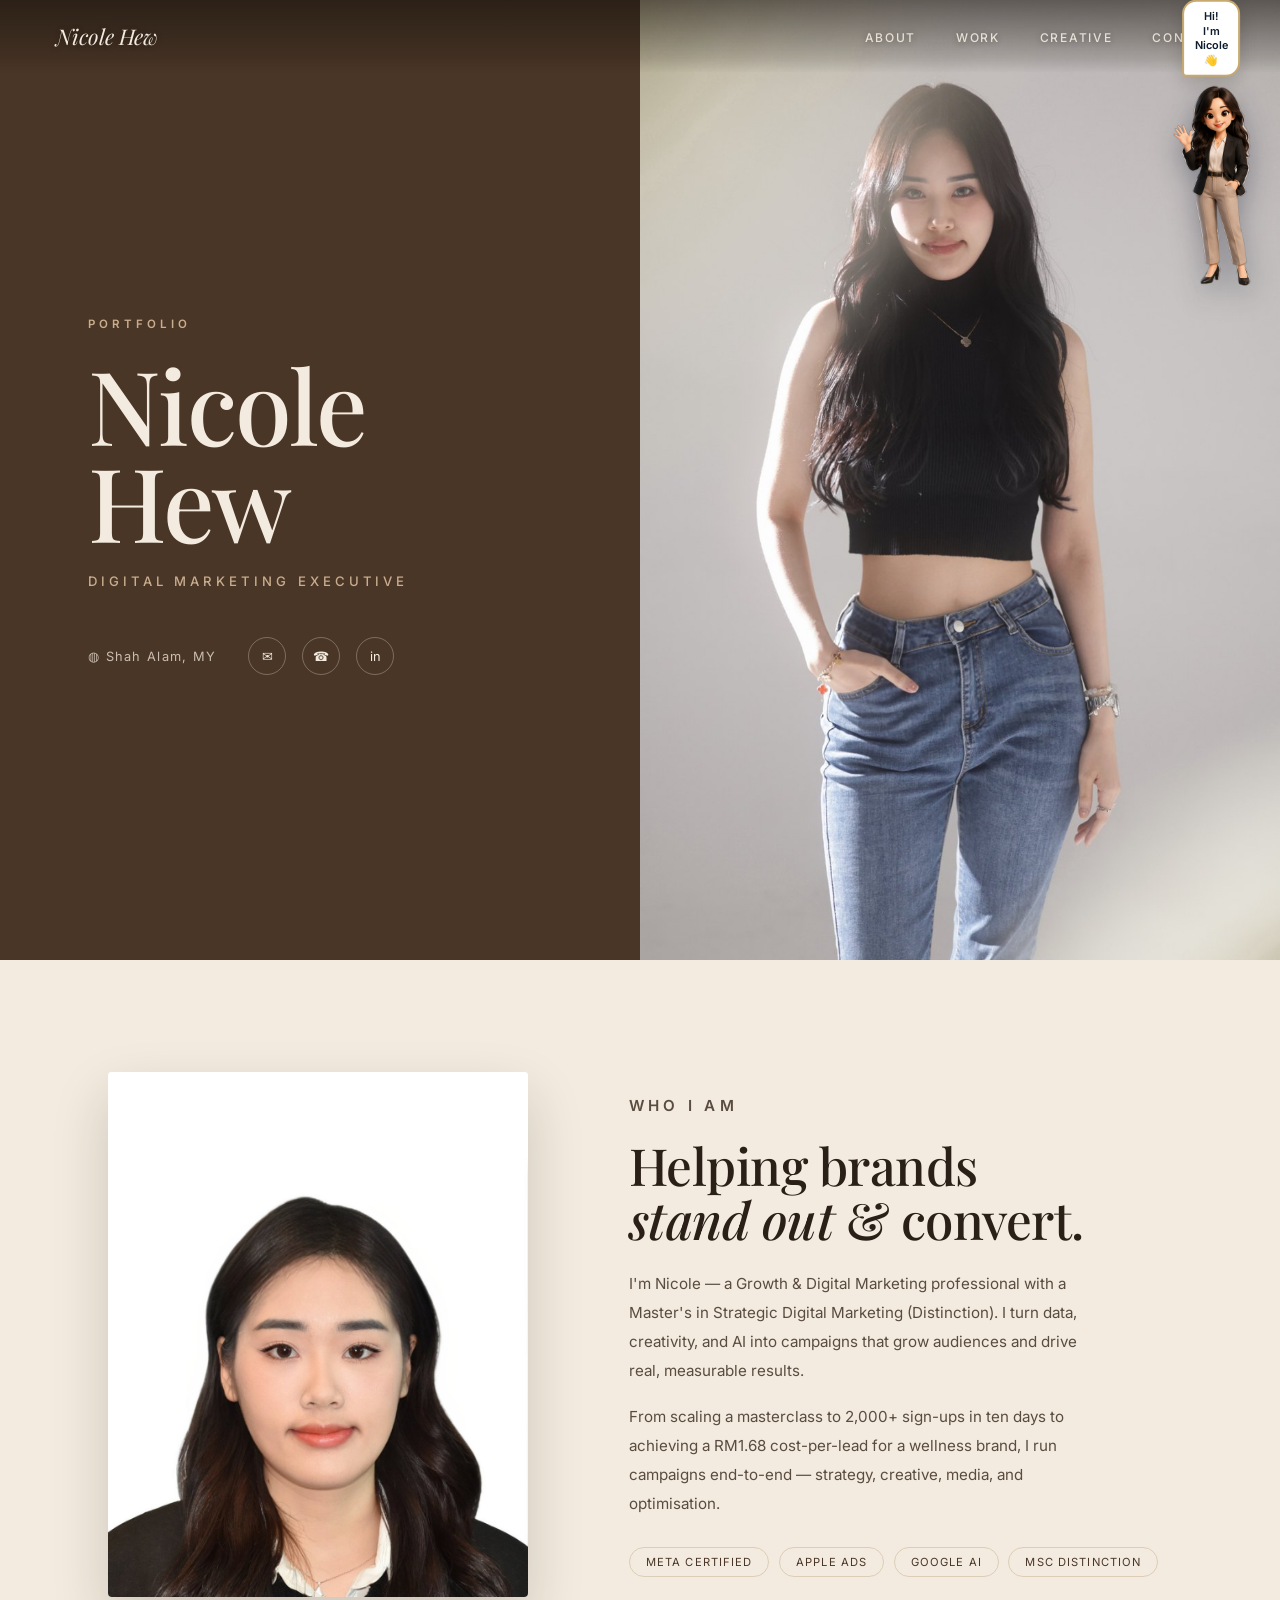
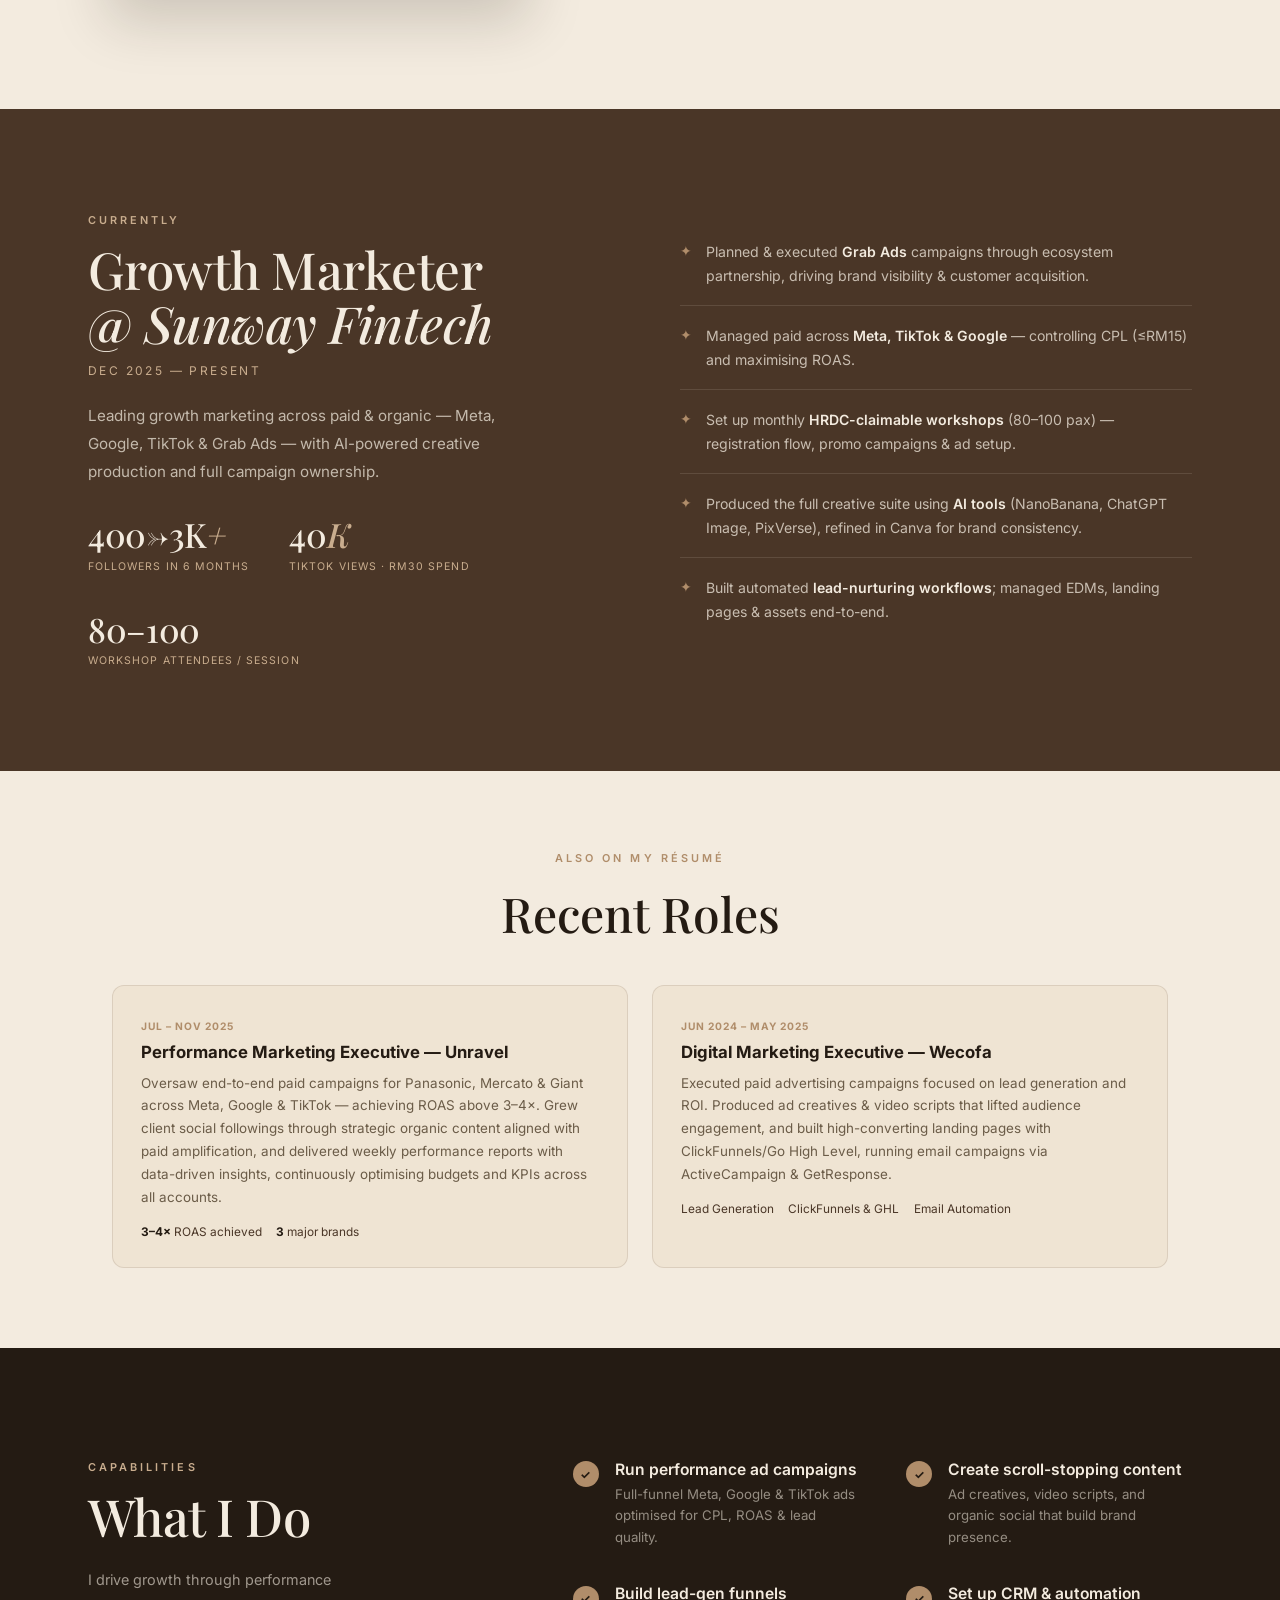
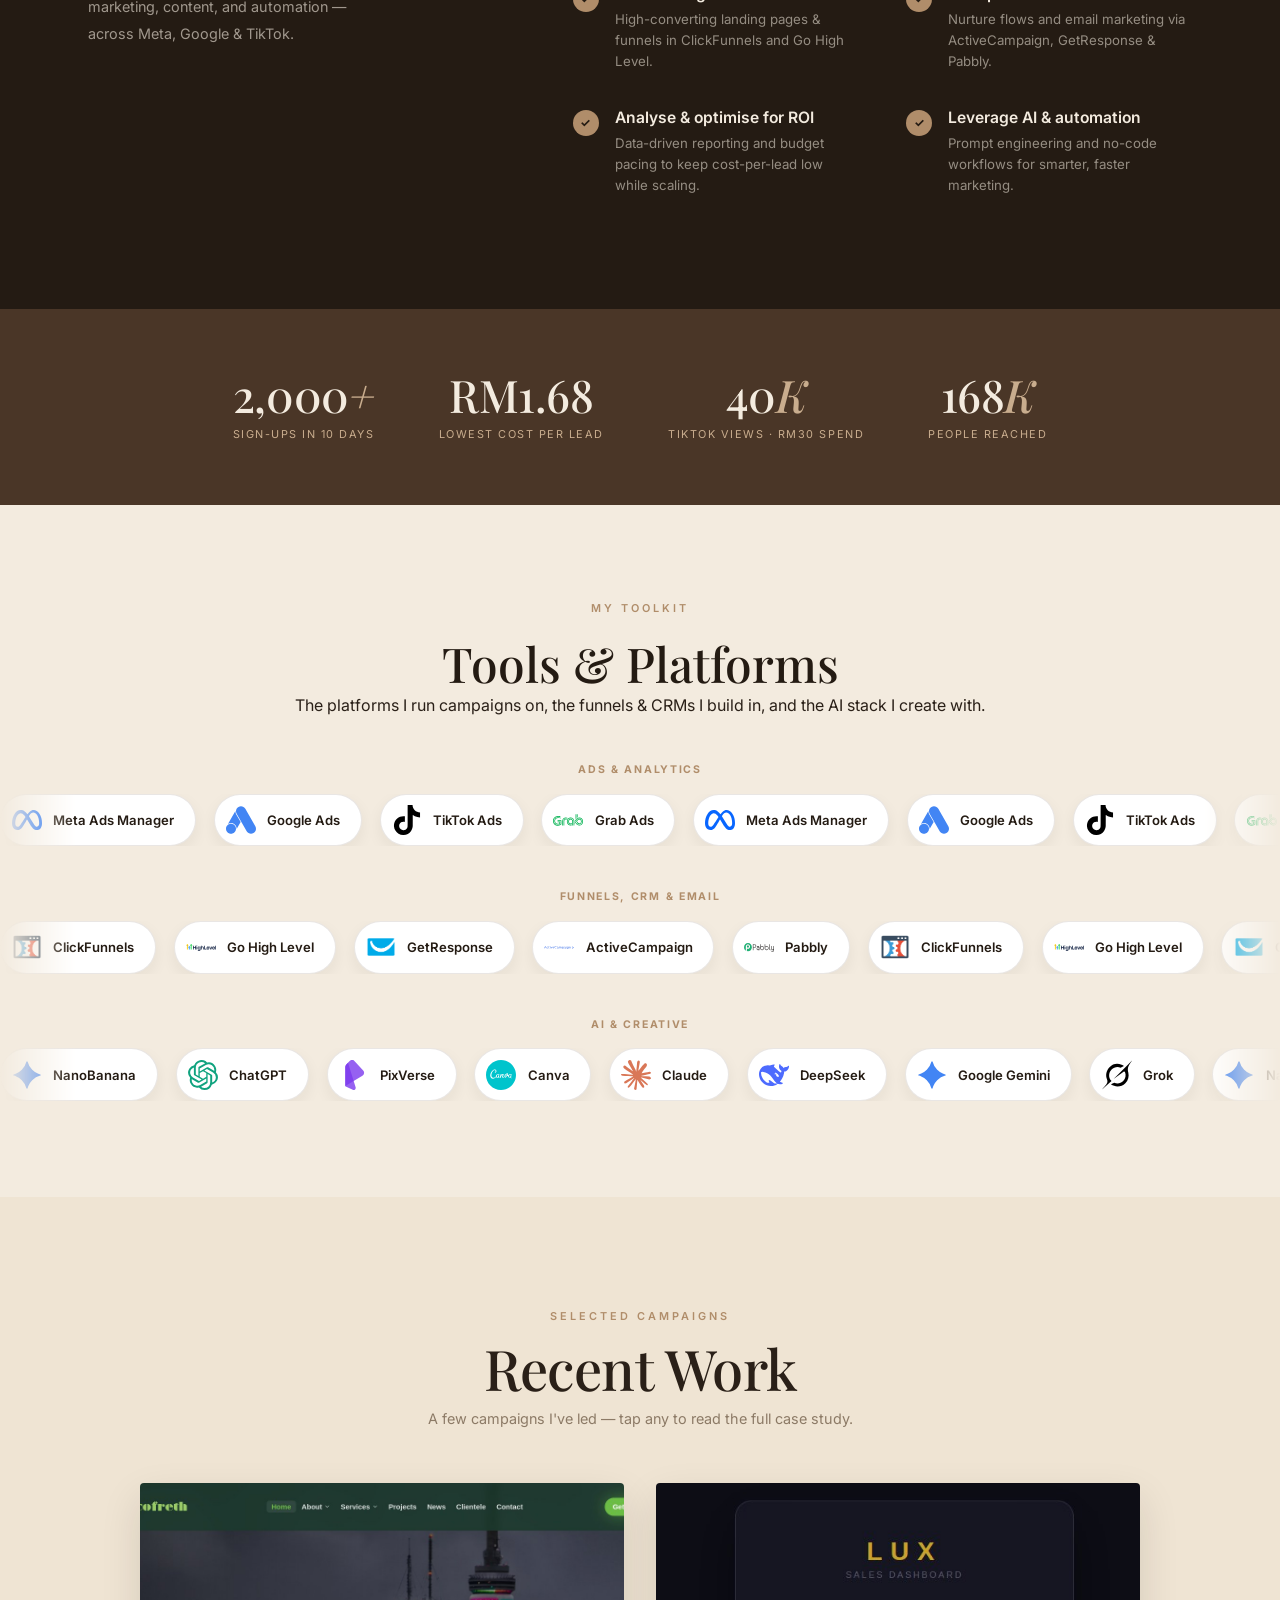
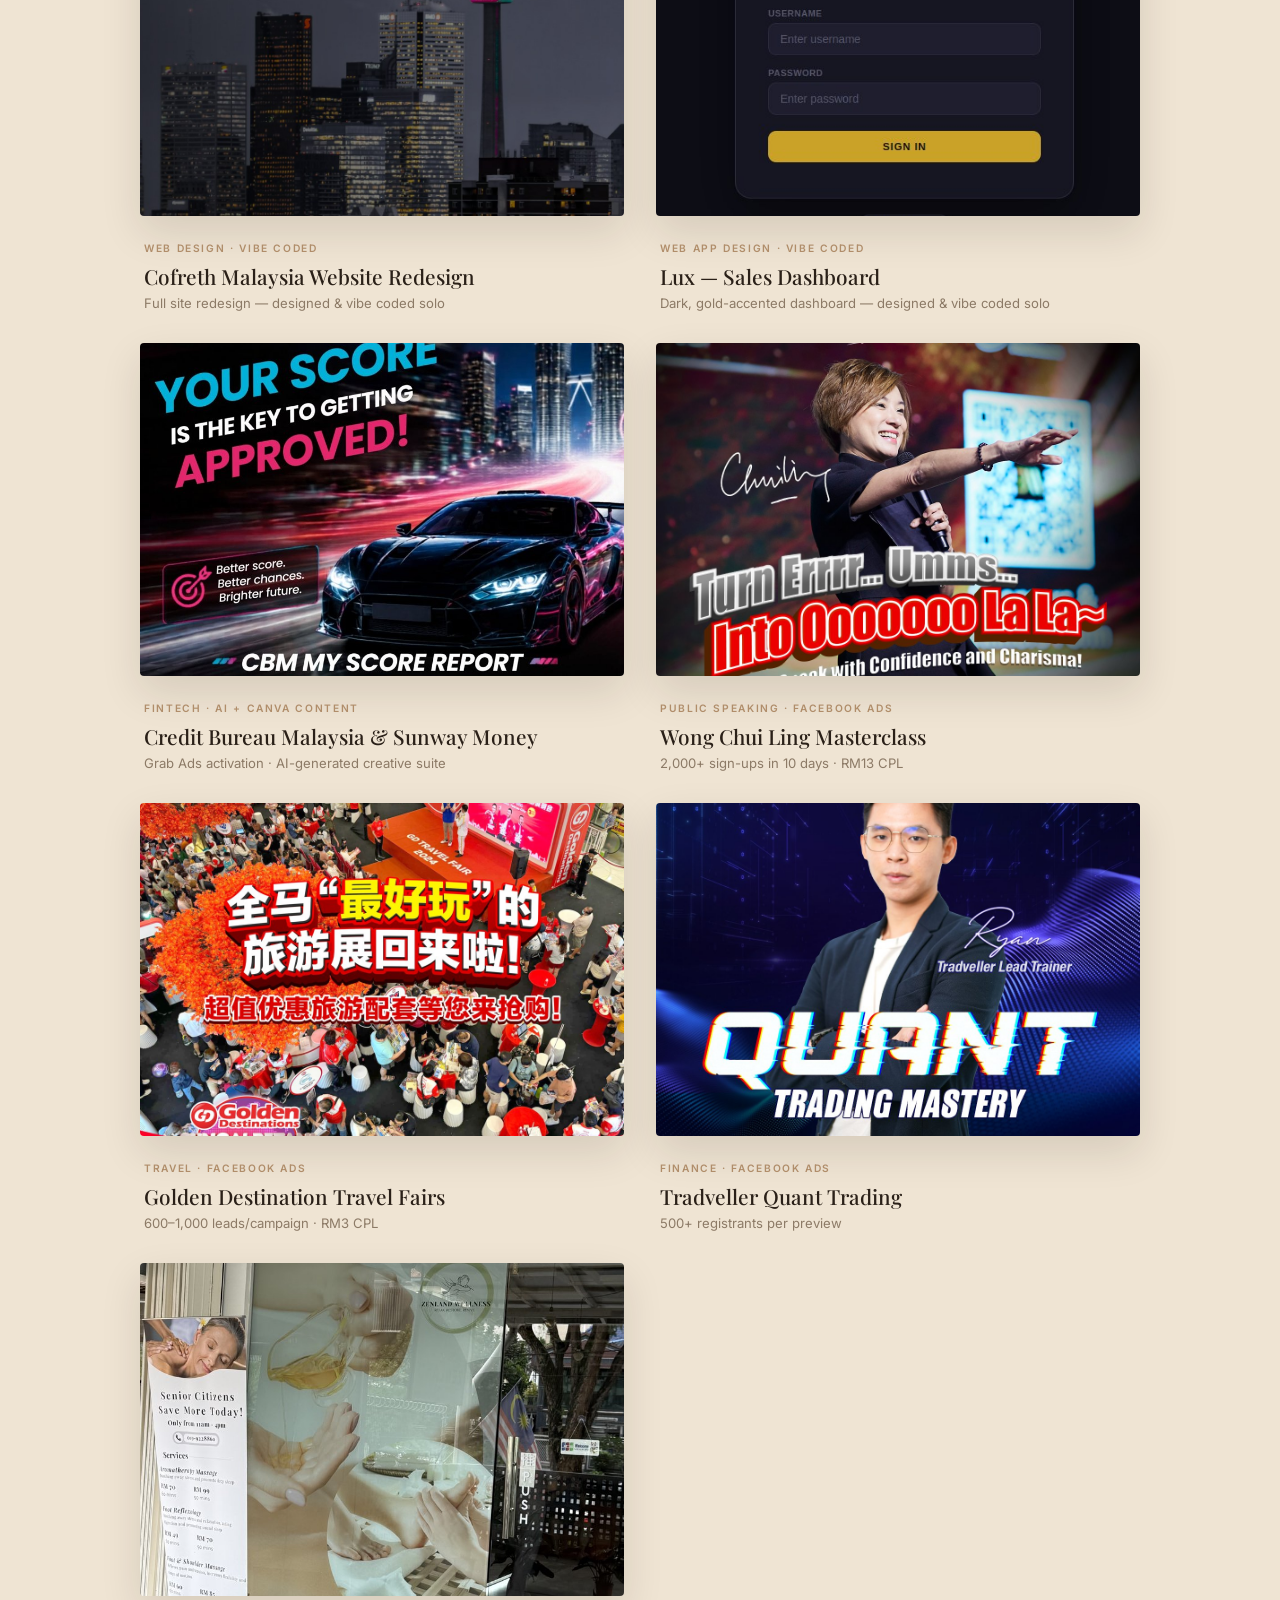
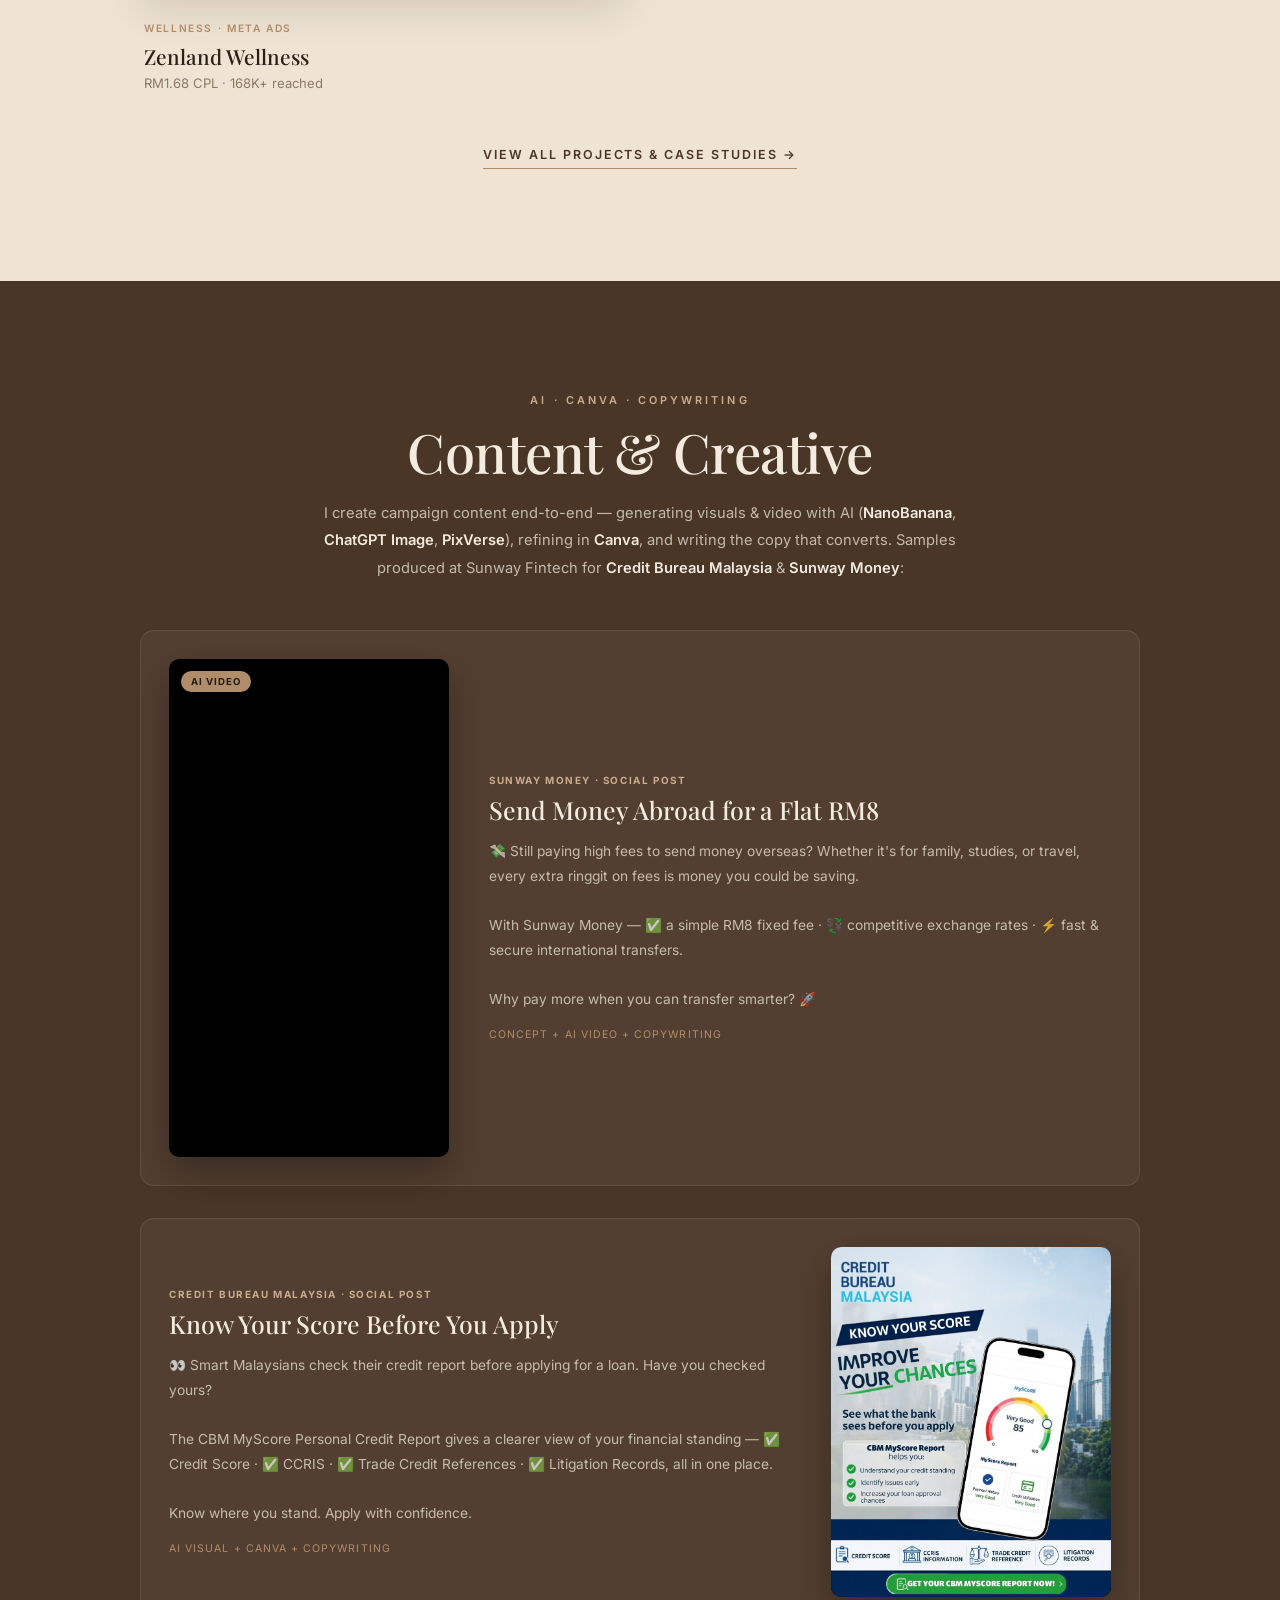
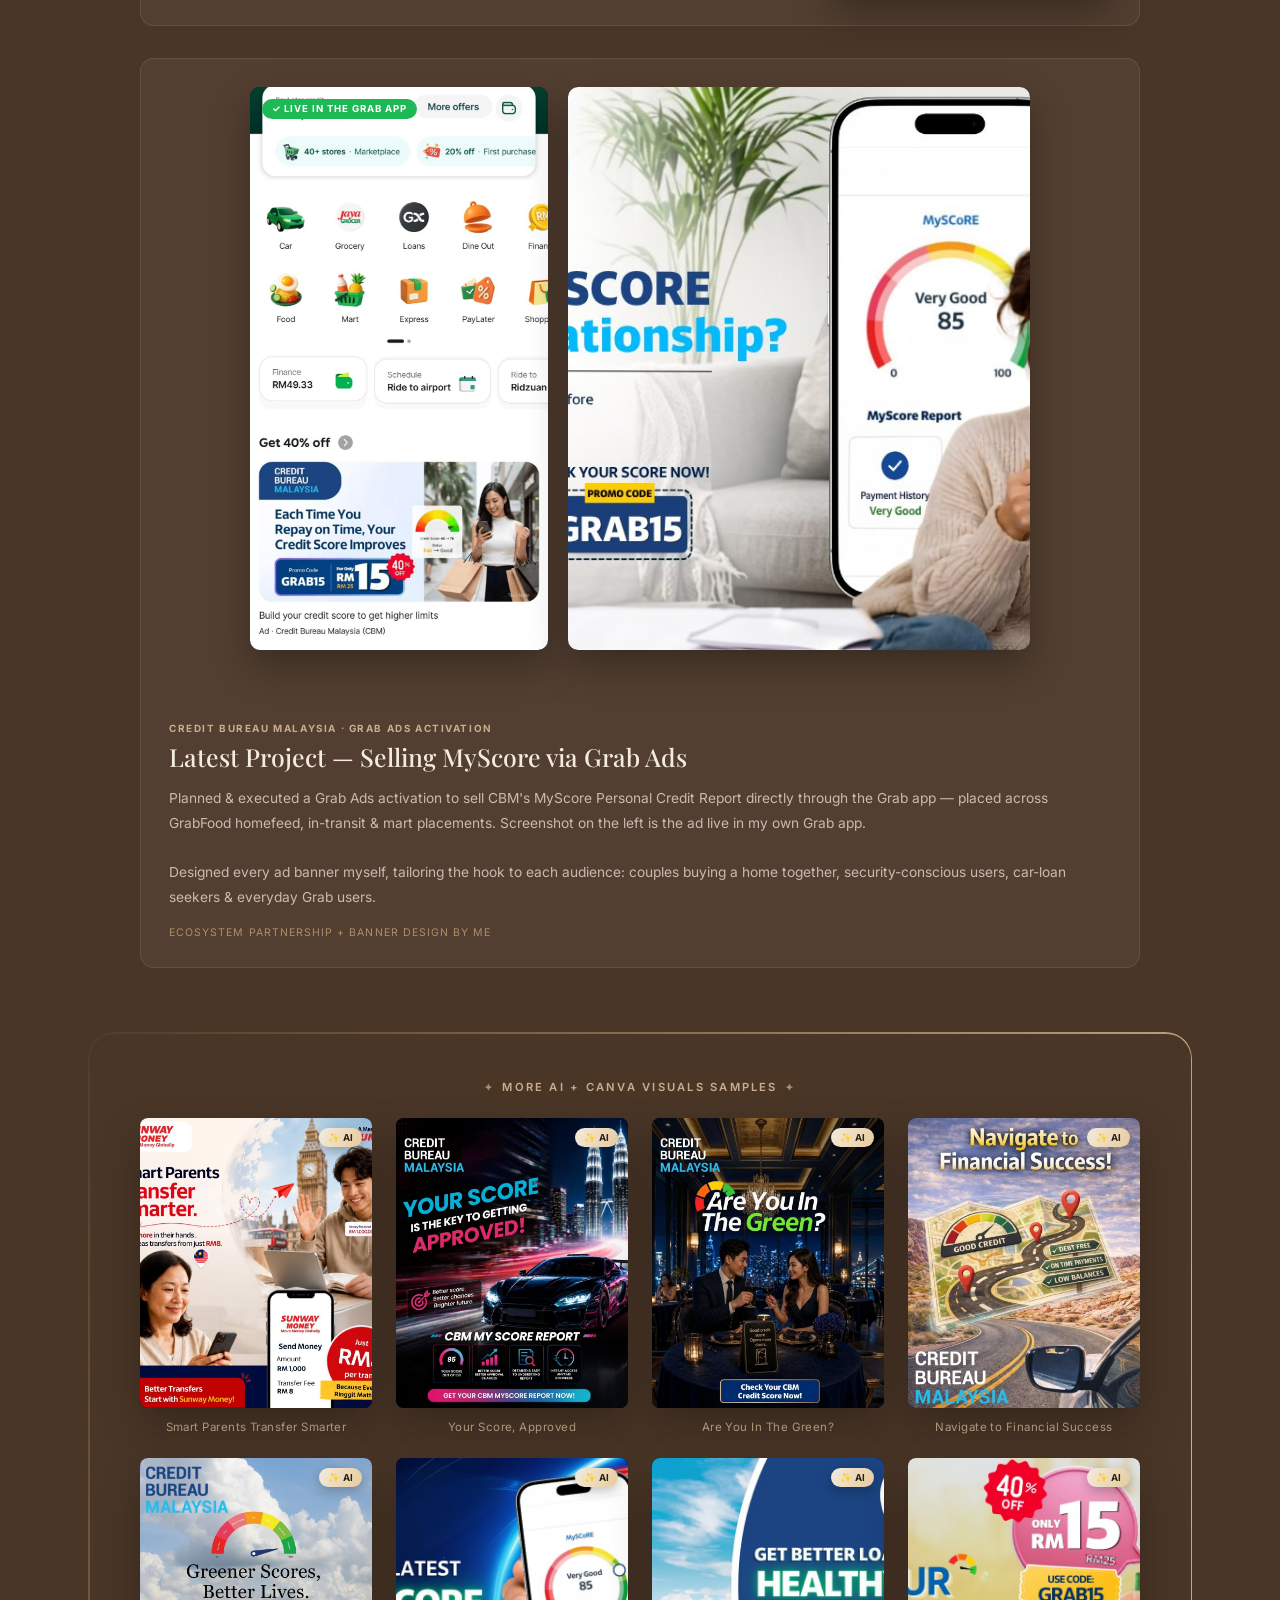
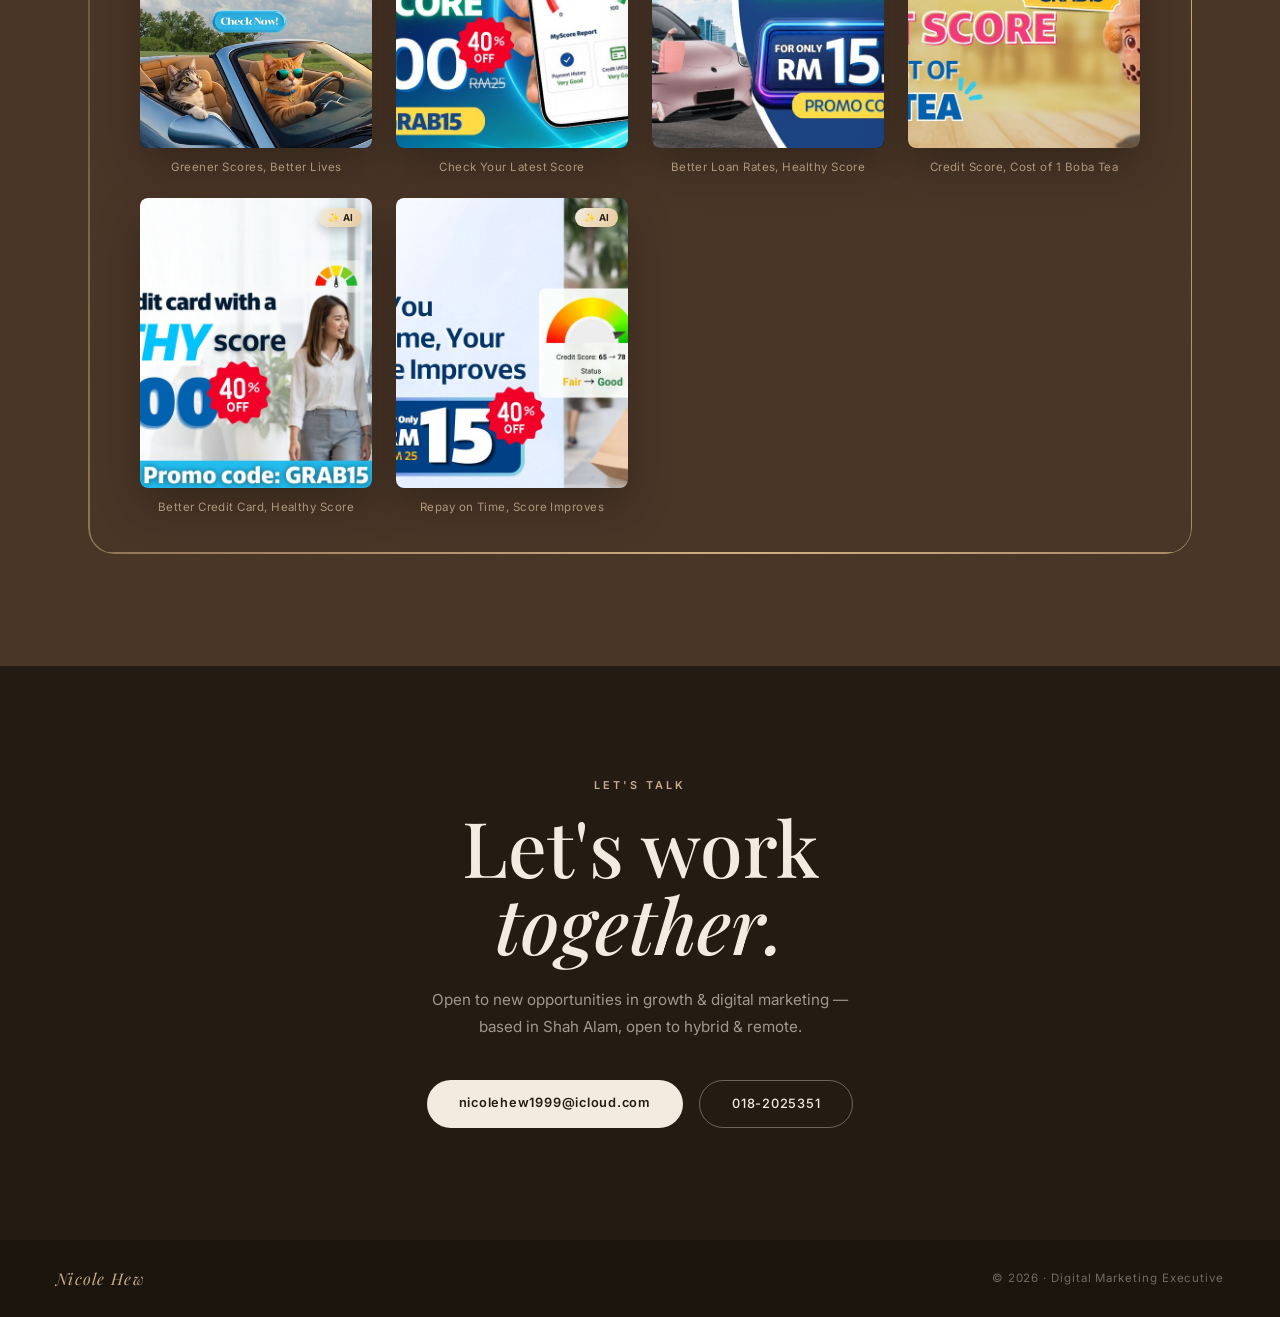
==== index.html @ e57d8f84 "Add ChatGPT, DeepSeek, Google Gemini, and Grok to the AI & Creative tools marquee" ====
<!DOCTYPE html>
<html lang="en">
<head>
  <meta charset="UTF-8" />
  <meta name="viewport" content="width=device-width, initial-scale=1.0" />
  <title>Nicole Hew — Digital Marketing Executive</title>
  <link rel="preconnect" href="https://fonts.googleapis.com" />
  <link rel="preconnect" href="https://fonts.gstatic.com" crossorigin />
  <link href="https://fonts.googleapis.com/css2?family=Playfair+Display:ital,wght@0,400;0,500;0,600;1,400;1,500&family=Cormorant+Garamond:ital@0;1&family=Inter:wght@300;400;500;600&display=swap" rel="stylesheet" />
  <link rel="stylesheet" href="style.css?v=26" />
</head>
<body>

  <!-- NAV -->
  <nav>
    <span class="logo">Nicole Hew</span>
    <ul>
      <li><a href="#about">About</a></li>
      <li><a href="#case">Work</a></li>
      <li><a href="#ai">Creative</a></li>
      <li><a href="#contact">Contact</a></li>
    </ul>
  </nav>

  <!-- HERO -->
  <header class="hero">
    <div class="hero-text">
      <p class="hero-eyebrow">Portfolio</p>
      <h1 class="hero-name">Nicole<br/>Hew</h1>
      <p class="hero-role">Digital Marketing Executive</p>
      <div class="hero-foot">
        <span class="hero-loc">◍ Shah Alam, MY</span>
        <div class="hero-socials">
          <a href="mailto:nicolehew1999@icloud.com" aria-label="Email">✉</a>
          <a href="tel:+60182025351" aria-label="Phone">☎</a>
          <a href="https://www.linkedin.com/in/nicolehewweiyi/" target="_blank" rel="noopener" aria-label="LinkedIn">in</a>
        </div>
      </div>
    </div>
    <div class="hero-photo">
      <img src="photo2.jpg" alt="Nicole Hew" onerror="this.outerHTML='&lt;div class=\'photo-ph hero-ph\'&gt;&lt;span&gt;Your portrait&lt;/span&gt;&lt;/div&gt;'" />
    </div>
  </header>

  <!-- ABOUT -->
  <section class="about" id="about">
    <div class="about-media">
      <img class="about-single" src="photo.jpg" alt="Nicole Hew" onerror="this.outerHTML='&lt;div class=\'photo-ph about-ph\'&gt;&lt;span&gt;Your photo&lt;/span&gt;&lt;/div&gt;'" />
    </div>
    <div class="about-copy">
      <p class="eyebrow">Who I am</p>
      <h2 class="serif-lg">Helping brands<br/><em>stand out</em> &amp; convert.</h2>
      <p>I'm Nicole — a Growth &amp; Digital Marketing professional with a Master's in Strategic Digital Marketing (Distinction). I turn data, creativity, and AI into campaigns that grow audiences and drive real, measurable results.</p>
      <p>From scaling a masterclass to 2,000+ sign-ups in ten days to achieving a RM1.68 cost-per-lead for a wellness brand, I run campaigns end-to-end — strategy, creative, media, and optimisation.</p>
      <div class="about-tags">
        <span>Meta Certified</span><span>Apple Ads</span><span>Google AI</span><span>MSc Distinction</span>
      </div>
    </div>
  </section>

  <!-- CURRENT ROLE -->
  <section class="current" id="current">
    <div class="current-head">
      <p class="eyebrow light">Currently</p>
      <h2 class="serif-lg light">Growth Marketer<br/><em>@ Sunway Fintech</em></h2>
      <p class="current-date">Dec 2025 — Present</p>
      <p class="current-intro">Leading growth marketing across paid &amp; organic — Meta, Google, TikTok &amp; Grab Ads — with AI-powered creative production and full campaign ownership.</p>
      <div class="current-metrics">
        <div><b class="serif-lg">400→3K<em>+</em></b><span>Followers in 6 months</span></div>
        <div><b class="serif-lg">40<em>K</em></b><span>TikTok views · RM30 spend</span></div>
        <div><b class="serif-lg">80–100</b><span>Workshop attendees / session</span></div>
      </div>
    </div>
    <ul class="current-list">
      <li><span class="c-tick">✦</span><p>Planned &amp; executed <b>Grab Ads</b> campaigns through ecosystem partnership, driving brand visibility &amp; customer acquisition.</p></li>
      <li><span class="c-tick">✦</span><p>Managed paid across <b>Meta, TikTok &amp; Google</b> — controlling CPL (≤RM15) and maximising ROAS.</p></li>
      <li><span class="c-tick">✦</span><p>Set up monthly <b>HRDC-claimable workshops</b> (80–100 pax) — registration flow, promo campaigns &amp; ad setup.</p></li>
      <li><span class="c-tick">✦</span><p>Produced the full creative suite using <b>AI tools</b> (NanoBanana, ChatGPT Image, PixVerse), refined in Canva for brand consistency.</p></li>
      <li><span class="c-tick">✦</span><p>Built automated <b>lead-nurturing workflows</b>; managed EDMs, landing pages &amp; assets end-to-end.</p></li>
    </ul>
  </section>

  <!-- RECENT ROLES -->
  <section class="roles-wrap">
    <div class="section-head">
      <p class="eyebrow">Also On My Résumé</p>
      <h3>Recent Roles</h3>
    </div>
    <div class="roles">
      <div class="role-card">
        <span class="role-badge">Jul – Nov 2025</span>
        <h4>Performance Marketing Executive — Unravel</h4>
        <p>Oversaw end-to-end paid campaigns for Panasonic, Mercato &amp; Giant across Meta, Google &amp; TikTok — achieving ROAS above 3–4×. Grew client social followings through strategic organic content aligned with paid amplification, and delivered weekly performance reports with data-driven insights, continuously optimising budgets and KPIs across all accounts.</p>
        <div class="role-metrics">
          <span><b>3–4×</b> ROAS achieved</span>
          <span><b>3</b> major brands</span>
        </div>
      </div>
      <div class="role-card">
        <span class="role-badge">Jun 2024 – May 2025</span>
        <h4>Digital Marketing Executive — Wecofa</h4>
        <p>Executed paid advertising campaigns focused on lead generation and ROI. Produced ad creatives &amp; video scripts that lifted audience engagement, and built high-converting landing pages with ClickFunnels/Go High Level, running email campaigns via ActiveCampaign &amp; GetResponse.</p>
        <div class="role-metrics">
          <span>Lead Generation</span>
          <span>ClickFunnels &amp; GHL</span>
          <span>Email Automation</span>
        </div>
      </div>
    </div>
  </section>

  <!-- SERVICES ("Do you need to") -->
  <section class="services" id="work">
    <div class="services-inner">
      <div class="services-head">
        <p class="eyebrow light">Capabilities</p>
        <h2 class="serif-lg light">What I Do</h2>
        <p class="services-sub">I drive growth through performance marketing, content, and automation — across Meta, Google &amp; TikTok.</p>
      </div>
      <ul class="services-list">
        <li><span class="tick">✓</span><div><b>Run performance ad campaigns</b><p>Full-funnel Meta, Google &amp; TikTok ads optimised for CPL, ROAS &amp; lead quality.</p></div></li>
        <li><span class="tick">✓</span><div><b>Create scroll-stopping content</b><p>Ad creatives, video scripts, and organic social that build brand presence.</p></div></li>
        <li><span class="tick">✓</span><div><b>Build lead-gen funnels</b><p>High-converting landing pages &amp; funnels in ClickFunnels and Go High Level.</p></div></li>
        <li><span class="tick">✓</span><div><b>Set up CRM &amp; automation</b><p>Nurture flows and email marketing via ActiveCampaign, GetResponse &amp; Pabbly.</p></div></li>
        <li><span class="tick">✓</span><div><b>Analyse &amp; optimise for ROI</b><p>Data-driven reporting and budget pacing to keep cost-per-lead low while scaling.</p></div></li>
        <li><span class="tick">✓</span><div><b>Leverage AI &amp; automation</b><p>Prompt engineering and no-code workflows for smarter, faster marketing.</p></div></li>
      </ul>
    </div>
  </section>

  <!-- STATS BAND -->
  <section class="stats">
    <div class="stat"><span class="stat-num serif-lg">2,000<em>+</em></span><span class="stat-key">Sign-ups in 10 days</span></div>
    <div class="stat"><span class="stat-num serif-lg">RM1.68</span><span class="stat-key">Lowest cost per lead</span></div>
    <div class="stat"><span class="stat-num serif-lg">40<em>K</em></span><span class="stat-key">TikTok views · RM30 spend</span></div>
    <div class="stat"><span class="stat-num serif-lg">168<em>K</em></span><span class="stat-key">People reached</span></div>
  </section>

  <!-- TOOLS & PLATFORMS -->
  <section class="tools" id="tools">
    <div class="section-head">
      <p class="eyebrow">My Toolkit</p>
      <h3>Tools &amp; Platforms</h3>
      <p class="section-sub">The platforms I run campaigns on, the funnels &amp; CRMs I build in, and the AI stack I create with.</p>
    </div>

    <p class="tools-cat">Ads &amp; Analytics</p>
    <div class="marquee">
      <div class="marquee-track" data-marquee>
        <div class="logo-card"><img src="img/logos/meta.svg" alt="Meta" /><span>Meta Ads Manager</span></div>
        <div class="logo-card"><img src="img/logos/googleads.svg" alt="Google Ads" /><span>Google Ads</span></div>
        <div class="logo-card"><img src="img/logos/tiktok.svg" alt="TikTok" /><span>TikTok Ads</span></div>
        <div class="logo-card"><img src="img/logos/grab.svg" alt="Grab" /><span>Grab Ads</span></div>
      </div>
    </div>

    <p class="tools-cat">Funnels, CRM &amp; Email</p>
    <div class="marquee">
      <div class="marquee-track reverse" data-marquee>
        <div class="logo-card"><img src="img/logos/clickfunnels.png" alt="ClickFunnels" /><span>ClickFunnels</span></div>
        <div class="logo-card"><img src="img/logos/gohighlevel.svg" alt="Go High Level" /><span>Go High Level</span></div>
        <div class="logo-card"><img src="img/logos/getresponse.png" alt="GetResponse" /><span>GetResponse</span></div>
        <div class="logo-card"><img src="img/logos/activecampaign.svg" alt="ActiveCampaign" /><span>ActiveCampaign</span></div>
        <div class="logo-card"><img src="img/logos/pabbly.svg" alt="Pabbly" /><span>Pabbly</span></div>
      </div>
    </div>

    <p class="tools-cat">AI &amp; Creative</p>
    <div class="marquee">
      <div class="marquee-track" data-marquee>
        <div class="logo-card"><img src="img/logos/gemini.svg" alt="Gemini" /><span>NanoBanana</span></div>
        <div class="logo-card"><img src="img/logos/openai.svg" alt="OpenAI" /><span>ChatGPT</span></div>
        <div class="logo-card"><img src="img/logos/pixverse.svg" alt="PixVerse" /><span>PixVerse</span></div>
        <div class="logo-card"><img src="img/logos/canva.svg" alt="Canva" /><span>Canva</span></div>
        <div class="logo-card"><img src="img/logos/claude.svg" alt="Claude" /><span>Claude</span></div>
        <div class="logo-card"><img src="img/logos/deepseek.svg" alt="DeepSeek" /><span>DeepSeek</span></div>
        <div class="logo-card"><img src="img/logos/gemini.svg" alt="Gemini" /><span>Google Gemini</span></div>
        <div class="logo-card"><img src="img/logos/grok.svg" alt="Grok" /><span>Grok</span></div>
      </div>
    </div>
  </section>

  <!-- SELECTED WORK -->
  <section class="work" id="case">
    <div class="work-head">
      <p class="eyebrow">Selected campaigns</p>
      <h2 class="serif-lg">Recent Work</h2>
      <p class="work-sub">A few campaigns I've led — tap any to read the full case study.</p>
    </div>
    <div class="work-gallery">
      <a class="wtile" href="projects.html#cofreth">
        <div class="wtile-img"><img src="img/cofreth-new.jpg" alt="Cofreth Malaysia website redesign" /></div>
        <div class="wtile-cap"><span class="wtile-cat">Web Design · Vibe Coded</span><h3>Cofreth Malaysia Website Redesign</h3><p>Full site redesign — designed &amp; vibe coded solo</p></div>
      </a>
      <a class="wtile" href="projects.html#lux">
        <div class="wtile-img"><img src="img/lux-login.jpg" alt="Lux Sales Dashboard" /></div>
        <div class="wtile-cap"><span class="wtile-cat">Web App Design · Vibe Coded</span><h3>Lux — Sales Dashboard</h3><p>Dark, gold-accented dashboard — designed &amp; vibe coded solo</p></div>
      </a>
      <a class="wtile" href="projects.html#cbmsunway">
        <div class="wtile-img"><img src="img/cbm-car.jpg" alt="Credit Bureau Malaysia MyScore campaign" /></div>
        <div class="wtile-cap"><span class="wtile-cat">Fintech · AI + Canva Content</span><h3>Credit Bureau Malaysia &amp; Sunway Money</h3><p>Grab Ads activation · AI-generated creative suite</p></div>
      </a>
      <a class="wtile" href="projects.html#chuiling">
        <div class="wtile-img"><img src="img/chuiling-ad1.jpg" alt="Wong Chui Ling public speaking campaign" /></div>
        <div class="wtile-cap"><span class="wtile-cat">Public Speaking · Facebook Ads</span><h3>Wong Chui Ling Masterclass</h3><p>2,000+ sign-ups in 10 days · RM13 CPL</p></div>
      </a>
      <a class="wtile" href="projects.html#golden">
        <div class="wtile-img"><img src="img/golden-ad1.jpg" alt="Golden Destination travel campaign" /></div>
        <div class="wtile-cap"><span class="wtile-cat">Travel · Facebook Ads</span><h3>Golden Destination Travel Fairs</h3><p>600–1,000 leads/campaign · RM3 CPL</p></div>
      </a>
      <a class="wtile" href="projects.html#tradveller">
        <div class="wtile-img"><img src="img/quant-ad1.jpg" alt="Tradveller quant trading campaign" /></div>
        <div class="wtile-cap"><span class="wtile-cat">Finance · Facebook Ads</span><h3>Tradveller Quant Trading</h3><p>500+ registrants per preview</p></div>
      </a>
      <a class="wtile" href="projects.html#zenland">
        <div class="wtile-img"><img src="img/zenland-storefront.jpg" alt="Zenland Wellness storefront" /></div>
        <div class="wtile-cap"><span class="wtile-cat">Wellness · Meta Ads</span><h3>Zenland Wellness</h3><p>RM1.68 CPL · 168K+ reached</p></div>
      </a>
    </div>
    <a class="work-cta" href="projects.html">View all projects &amp; case studies →</a>
  </section>

  <!-- AI-POWERED CREATIVE & CONTENT -->
  <section class="ailab" id="ai">
    <div class="ailab-head">
      <p class="eyebrow light">AI · Canva · Copywriting</p>
      <h2 class="serif-lg light">Content &amp; Creative</h2>
      <p class="ailab-sub">I create campaign content end-to-end — generating visuals &amp; video with AI (<b>NanoBanana</b>, <b>ChatGPT Image</b>, <b>PixVerse</b>), refining in <b>Canva</b>, and writing the copy that converts. Samples produced at Sunway Fintech for <b>Credit Bureau Malaysia</b> &amp; <b>Sunway Money</b>:</p>
    </div>

    <div class="ailab-posts">
      <article class="ailab-post">
        <div class="ailab-post-media is-video"><video src="img/cbm-video.mp4" autoplay muted loop playsinline></video><span class="ailab-badge">AI Video</span></div>
        <div class="ailab-post-copy">
          <p class="ailab-post-tag">Sunway Money · Social Post</p>
          <h3>Send Money Abroad for a Flat RM8</h3>
          <p class="ailab-post-text">💸 Still paying high fees to send money overseas? Whether it's for family, studies, or travel, every extra ringgit on fees is money you could be saving.<br/><br/>With Sunway Money — ✅ a simple RM8 fixed fee · 💱 competitive exchange rates · ⚡ fast &amp; secure international transfers.<br/><br/>Why pay more when you can transfer smarter? 🚀</p>
          <p class="ailab-post-meta">Concept + AI video + copywriting</p>
        </div>
      </article>

      <article class="ailab-post reverse">
        <div class="ailab-post-media"><img src="img/cbm-phone.jpg" alt="CBM MyScore — Know Your Score ad" /></div>
        <div class="ailab-post-copy">
          <p class="ailab-post-tag">Credit Bureau Malaysia · Social Post</p>
          <h3>Know Your Score Before You Apply</h3>
          <p class="ailab-post-text">👀 Smart Malaysians check their credit report before applying for a loan. Have you checked yours?<br/><br/>The CBM MyScore Personal Credit Report gives a clearer view of your financial standing — ✅ Credit Score · ✅ CCRIS · ✅ Trade Credit References · ✅ Litigation Records, all in one place.<br/><br/>Know where you stand. Apply with confidence.</p>
          <p class="ailab-post-meta">AI visual + Canva + copywriting</p>
        </div>
      </article>

      <article class="ailab-post feature">
        <div class="ailab-proof-gallery">
          <div class="ailab-post-media tall"><img src="img/grab-live-app.jpg" alt="CBM ad banner live inside the Grab app homefeed" /><span class="ailab-badge">✓ Live in the Grab App</span></div>
          <div class="ailab-post-media wide2"><img src="img/grab-relationship.jpg" alt="Credit Bureau Malaysia Grab Ads — Can Credit Score Impact Your Relationship" /></div>
        </div>
        <div class="ailab-post-copy">
          <p class="ailab-post-tag">Credit Bureau Malaysia · Grab Ads Activation</p>
          <h3>Latest Project — Selling MyScore via Grab Ads</h3>
          <p class="ailab-post-text">Planned &amp; executed a Grab Ads activation to sell CBM's MyScore Personal Credit Report directly through the Grab app — placed across GrabFood homefeed, in-transit &amp; mart placements. Screenshot on the left is the ad live in my own Grab app.<br/><br/>Designed every ad banner myself, tailoring the hook to each audience: couples buying a home together, security-conscious users, car-loan seekers &amp; everyday Grab users.</p>
          <p class="ailab-post-meta">Ecosystem partnership + banner design by me</p>
        </div>
      </article>
    </div>

    <div class="ailab-showcase">
      <p class="ailab-galtitle"><span>More AI + Canva visuals samples</span></p>
      <div class="ailab-gallery four">
        <figure class="ailab-item"><div class="ailab-media"><span class="ailab-ai-badge">✨ AI</span><img src="img/sunway-transfer.jpg" alt="Sunway Money — Smart Parents Transfer Smarter ad" /></div><figcaption>Smart Parents Transfer Smarter</figcaption></figure>
        <figure class="ailab-item"><div class="ailab-media"><span class="ailab-ai-badge">✨ AI</span><img src="img/cbm-car.jpg" alt="CBM — Your Score is the Key to Getting Approved ad" /></div><figcaption>Your Score, Approved</figcaption></figure>
        <figure class="ailab-item"><div class="ailab-media"><span class="ailab-ai-badge">✨ AI</span><img src="img/cbm-dine.jpg" alt="CBM — Are You In The Green ad" /></div><figcaption>Are You In The Green?</figcaption></figure>
        <figure class="ailab-item"><div class="ailab-media"><span class="ailab-ai-badge">✨ AI</span><img src="img/cbm-navigate.jpg" alt="CBM — Navigate to Financial Success ad" /></div><figcaption>Navigate to Financial Success</figcaption></figure>
        <figure class="ailab-item"><div class="ailab-media"><span class="ailab-ai-badge">✨ AI</span><img src="img/cbm-cats.jpg" alt="CBM — Greener Scores, Better Lives ad" /></div><figcaption>Greener Scores, Better Lives</figcaption></figure>
        <figure class="ailab-item"><div class="ailab-media"><span class="ailab-ai-badge">✨ AI</span><img src="img/grab-checkscore.jpg" alt="CBM Grab Ads — Check Your Latest Credit Score" /></div><figcaption>Check Your Latest Score</figcaption></figure>
        <figure class="ailab-item"><div class="ailab-media"><span class="ailab-ai-badge">✨ AI</span><img src="img/grab-carloan.jpg" alt="CBM Grab Ads — Get Better Loan Rates With a Healthy Score" /></div><figcaption>Better Loan Rates, Healthy Score</figcaption></figure>
        <figure class="ailab-item"><div class="ailab-media"><span class="ailab-ai-badge">✨ AI</span><img src="img/grab-boba.jpg" alt="CBM Grab Ads — Get Your Credit Score at the Cost of 1 Boba Tea" /></div><figcaption>Credit Score, Cost of 1 Boba Tea</figcaption></figure>
        <figure class="ailab-item"><div class="ailab-media"><span class="ailab-ai-badge">✨ AI</span><img src="img/grab-freshgrads.jpg" alt="CBM Grab Ads — Get Better Credit Card With a Healthy Score" /></div><figcaption>Better Credit Card, Healthy Score</figcaption></figure>
        <figure class="ailab-item"><div class="ailab-media"><span class="ailab-ai-badge">✨ AI</span><img src="img/grab-shopaholics.jpg" alt="CBM Grab Ads — Each Time You Repay on Time, Your Credit Score Improves" /></div><figcaption>Repay on Time, Score Improves</figcaption></figure>
      </div>
    </div>
  </section>

  <!-- CONTACT -->
  <section class="contact" id="contact">
    <p class="eyebrow light">Let's talk</p>
    <h2 class="serif-xl light">Let's work<br/><em>together.</em></h2>
    <p class="contact-sub">Open to new opportunities in growth &amp; digital marketing — based in Shah Alam, open to hybrid &amp; remote.</p>
    <div class="contact-links">
      <a href="mailto:nicolehew1999@icloud.com" class="btn-cream">nicolehew1999@icloud.com</a>
      <a href="tel:+60182025351" class="btn-line">018-2025351</a>
    </div>
  </section>

  <footer>
    <span>Nicole Hew</span>
    <span>© 2026 · Digital Marketing Executive</span>
  </footer>

  <script src="main.js?v=13"></script>
  <script src="mascot.js?v=18"></script>
</body>
</html>
---- style.css ----
*, *::before, *::after { box-sizing: border-box; margin: 0; padding: 0; }

:root {
  --espresso: #241b13;
  --brown: #4a3627;
  --brown-2: #5c4634;
  --tan: #b08d6a;
  --tan-soft: #c9ad8e;
  --cream: #f3ebdf;
  --cream-2: #efe4d3;
  --sand: #e6d8c3;
  --ink: #2a2018;
  --muted: #8c7a66;
  --line: #ddcdb6;
}

html { scroll-behavior: smooth; }
body { font-family: 'Inter', sans-serif; background: var(--cream); color: var(--ink); overflow-x: hidden; }

.serif-lg { font-family: 'Playfair Display', serif; font-weight: 500; line-height: 1.05; letter-spacing: -0.01em; }
.serif-xl { font-family: 'Playfair Display', serif; font-weight: 500; line-height: 1; }
em { font-family: 'Playfair Display', serif; font-style: italic; }
.eyebrow { font-size: 0.68rem; font-weight: 600; letter-spacing: 0.28em; text-transform: uppercase; color: var(--tan); margin-bottom: 1rem; }
.eyebrow.light { color: var(--tan-soft); }
.light { color: var(--cream); }

/* ── NAV ── */
nav {
  position: fixed; top: 0; left: 0; right: 0; z-index: 100;
  display: flex; align-items: center; justify-content: space-between;
  padding: 1.4rem 3.5rem;
  background: linear-gradient(180deg, rgba(20,15,10,0.55) 0%, rgba(20,15,10,0.15) 80%, rgba(20,15,10,0) 100%);
  transition: background 0.4s, padding 0.4s;
}
nav.scrolled { background: rgba(36,27,19,0.92); backdrop-filter: blur(10px); padding: 1rem 3.5rem; }
.logo { font-family: 'Playfair Display', serif; font-size: 1.35rem; font-style: italic; color: var(--cream); text-shadow: 0 1px 6px rgba(0,0,0,0.3); }
nav ul { list-style: none; display: flex; gap: 2.5rem; }
nav ul a {
  position: relative; text-decoration: none; font-size: 0.75rem; font-weight: 500; letter-spacing: 0.14em;
  text-transform: uppercase; color: rgba(243,235,223,0.9); text-shadow: 0 1px 6px rgba(0,0,0,0.3);
  padding-bottom: 0.35rem; transition: color 0.25s;
}
nav ul a::after {
  content: ''; position: absolute; left: 0; bottom: 0; width: 100%; height: 2px;
  background: var(--tan); transform: scaleX(0); transform-origin: left; transition: transform 0.25s ease;
}
nav ul a:hover { color: var(--tan-soft); }
nav ul a:hover::after { transform: scaleX(1); }

/* ── HERO ── */
.hero {
  min-height: 100vh; background: var(--brown);
  display: grid; grid-template-columns: 1fr 1fr; align-items: stretch;
}
.hero-text { display: flex; flex-direction: column; justify-content: center; padding: 6rem 4rem 4rem 5.5rem; }
.hero-eyebrow { font-family: 'Inter', sans-serif; font-size: 0.72rem; font-weight: 600; letter-spacing: 0.35em; text-transform: uppercase; color: var(--tan-soft); margin-bottom: 1.5rem; }
.hero-name { font-family: 'Playfair Display', serif; font-weight: 500; font-size: clamp(3.5rem, 8vw, 7rem); color: var(--cream); line-height: 0.95; letter-spacing: -0.02em; }
.hero-role { font-size: 0.82rem; font-weight: 500; letter-spacing: 0.3em; text-transform: uppercase; color: var(--tan-soft); margin-top: 1.5rem; }
.hero-foot { display: flex; align-items: center; gap: 2rem; margin-top: 3rem; flex-wrap: wrap; }
.hero-loc { font-size: 0.8rem; letter-spacing: 0.1em; color: rgba(243,235,223,0.75); }
.hero-socials { display: flex; gap: 1rem; }
.hero-socials a {
  width: 38px; height: 38px; border-radius: 50%; border: 1px solid rgba(243,235,223,0.3);
  display: flex; align-items: center; justify-content: center;
  color: var(--cream); text-decoration: none; font-size: 0.8rem; transition: all 0.25s;
}
.hero-socials a:hover { background: var(--tan); border-color: var(--tan); color: var(--espresso); }
.hero-photo { position: relative; overflow: hidden; }
.hero-photo img { width: 100%; height: 100%; object-fit: cover; object-position: center 20%; display: block; }

/* photo placeholders */
.photo-ph { display: flex; align-items: center; justify-content: center; background: var(--brown-2); }
.photo-ph span { font-family: 'Playfair Display', serif; font-style: italic; font-size: 1.1rem; color: var(--tan-soft); letter-spacing: 0.05em; }
.hero-ph { width: 100%; height: 100%; min-height: 100vh; }
.about-ph { width: 100%; height: 100%; background: var(--sand); }
.about-ph span { color: var(--muted); }

/* ── ABOUT ── */
.about { background: var(--cream); padding: 7rem 5.5rem; display: grid; grid-template-columns: 0.9fr 1.1fr; gap: 5rem; align-items: center; }
.about-media { display: flex; justify-content: center; }
.about-single { width: 100%; max-width: 420px; aspect-ratio: 4/5; object-fit: cover; object-position: center 20%; border-radius: 4px; box-shadow: 0 24px 55px rgba(36,27,19,0.18); display: block; background: #fff; }
.about-ph { width: 100%; max-width: 420px; aspect-ratio: 4/5; border-radius: 4px; }
.about-copy h2 { font-size: clamp(2rem, 4vw, 3.2rem); color: var(--ink); margin-bottom: 1.5rem; }
.about-copy p { font-size: 0.95rem; line-height: 1.9; color: #5a4d3f; margin-bottom: 1.1rem; max-width: 46ch; }
.about-tags { display: flex; flex-wrap: wrap; gap: 0.6rem; margin-top: 1.75rem; }
.about-tags span { font-size: 0.7rem; letter-spacing: 0.1em; text-transform: uppercase; color: var(--brown); border: 1px solid var(--line); border-radius: 100px; padding: 0.45rem 1rem; }

/* ── CURRENT ROLE ── */
.current { background: var(--brown); padding: 6.5rem 5.5rem; display: grid; grid-template-columns: 1fr 1fr; gap: 5rem; align-items: center; }
.current-head h2 { font-size: clamp(2rem, 4vw, 3.2rem); margin-bottom: 0.75rem; }
.current-date { font-size: 0.75rem; letter-spacing: 0.2em; text-transform: uppercase; color: var(--tan-soft); margin-bottom: 1.5rem; }
.current-intro { font-size: 0.95rem; line-height: 1.85; color: rgba(243,235,223,0.72); max-width: 42ch; margin-bottom: 2rem; }
.current-metrics { display: flex; gap: 2.5rem; flex-wrap: wrap; }
.current-metrics b { display: block; font-size: 2.1rem; color: var(--cream); line-height: 1; font-weight: 500; }
.current-metrics em { color: var(--tan-soft); }
.current-metrics span { font-size: 0.66rem; letter-spacing: 0.1em; text-transform: uppercase; color: var(--tan-soft); margin-top: 0.5rem; display: block; }
.current-list { list-style: none; display: flex; flex-direction: column; gap: 1.1rem; }
.current-list li { display: flex; gap: 0.9rem; align-items: flex-start; padding-bottom: 1.1rem; border-bottom: 1px solid rgba(243,235,223,0.12); }
.current-list li:last-child { border-bottom: none; }
.c-tick { color: var(--tan); font-size: 0.9rem; margin-top: 0.15rem; flex-shrink: 0; }
.current-list p { font-size: 0.88rem; line-height: 1.7; color: rgba(243,235,223,0.75); }
.current-list b { color: var(--cream); font-weight: 600; }

/* ── RECENT ROLES ── */
.roles-wrap { max-width: 1120px; margin: 0 auto; padding: 5rem 2rem; }
.roles-wrap .section-head { text-align: center; margin-bottom: 2.5rem; }
.roles-wrap .section-head h3 { font-family: 'Playfair Display', serif; font-weight: 500; font-size: clamp(2rem, 4vw, 3rem); color: var(--espresso); }
.roles { display: grid; grid-template-columns: 1fr 1fr; gap: 1.5rem; }
.role-card { background: var(--cream-2); border: 1px solid rgba(74,54,39,0.12); border-radius: 12px; padding: 1.75rem; }
.role-badge { display: inline-block; font-size: 0.64rem; font-weight: 700; letter-spacing: 0.1em; text-transform: uppercase; color: var(--tan); margin-bottom: 0.6rem; }
.role-card h4 { font-size: 1.05rem; margin-bottom: 0.6rem; color: var(--espresso); }
.role-card p { font-size: 0.84rem; line-height: 1.7; color: #6b5c48; margin-bottom: 1rem; }
.role-metrics { display: flex; flex-wrap: wrap; gap: 0.4rem 0.9rem; }
.role-metrics span { font-size: 0.74rem; color: var(--brown); }
.role-metrics b { color: var(--espresso); }
@media (max-width: 820px) { .roles { grid-template-columns: 1fr; } }

/* ── SERVICES ── */
.services { background: var(--espresso); padding: 7rem 5.5rem; }
.services-inner { display: grid; grid-template-columns: 0.8fr 1.2fr; gap: 4.5rem; align-items: start; }
.services-head h2 { font-size: clamp(2.2rem, 4vw, 3.4rem); margin-bottom: 1.5rem; }
.services-sub { font-size: 0.9rem; line-height: 1.85; color: rgba(243,235,223,0.6); max-width: 34ch; }
.services-list { list-style: none; display: grid; grid-template-columns: 1fr 1fr; gap: 2.25rem 3rem; }
.services-list li { display: flex; gap: 1rem; align-items: flex-start; }
.tick { flex-shrink: 0; width: 26px; height: 26px; border-radius: 50%; background: var(--tan); color: var(--espresso); display: flex; align-items: center; justify-content: center; font-size: 0.75rem; font-weight: 700; margin-top: 0.1rem; }
.services-list b { display: block; font-size: 0.98rem; color: var(--cream); margin-bottom: 0.35rem; font-weight: 600; }
.services-list p { font-size: 0.83rem; line-height: 1.6; color: rgba(243,235,223,0.55); }

/* ── STATS ── */
.stats { background: var(--brown); display: flex; justify-content: center; gap: 4rem; padding: 4rem 3rem; flex-wrap: wrap; }
.stat { text-align: center; }
.stat-num { display: block; font-size: 2.8rem; color: var(--cream); line-height: 1; }
.stat-num em { color: var(--tan-soft); }
.stat-key { font-size: 0.68rem; letter-spacing: 0.14em; text-transform: uppercase; color: var(--tan-soft); margin-top: 0.6rem; display: block; }

/* ── TOOLS & PLATFORMS ── */
.tools { background: var(--cream); padding: 6rem 0; overflow: hidden; }
.tools .section-head { text-align: center; margin: 0 auto 3rem; max-width: 1120px; padding: 0 5.5rem; }
.tools .section-head h3 { font-family: 'Playfair Display', serif; font-weight: 500; font-size: clamp(2rem, 4vw, 3rem); color: var(--espresso); }
.tools-cat {
  font-size: 0.66rem; font-weight: 700; letter-spacing: 0.16em; text-transform: uppercase; color: var(--tan);
  margin: 2.75rem auto 1.1rem; text-align: center; max-width: 1120px; padding: 0 5.5rem;
}
.tools-cat:first-of-type { margin-top: 0; }

.marquee {
  position: relative; overflow: hidden; width: 100%;
  -webkit-mask-image: linear-gradient(90deg, transparent 0, #000 6%, #000 94%, transparent 100%);
  mask-image: linear-gradient(90deg, transparent 0, #000 6%, #000 94%, transparent 100%);
}
.marquee-track {
  display: flex; gap: 1.1rem; width: max-content;
  animation: marquee-scroll linear infinite;
  animation-duration: var(--marquee-duration, 26s);
}
.marquee-track.reverse { animation-direction: reverse; }
.marquee:hover .marquee-track { animation-play-state: paused; }
@keyframes marquee-scroll { from { transform: translateX(0); } to { transform: translateX(calc(-1 * var(--set-width, 50%))); } }

.logo-card {
  display: flex; align-items: center; gap: 0.7rem; background: #fff; flex-shrink: 0;
  border: 1px solid rgba(74,54,39,0.12); border-radius: 100px; padding: 0.65rem 1.3rem 0.65rem 0.7rem;
  font-size: 0.82rem; font-weight: 600; color: var(--espresso); white-space: nowrap;
  box-shadow: 0 6px 16px rgba(36,27,19,0.06); transition: transform 0.25s, box-shadow 0.25s;
}
.logo-card:hover { transform: translateY(-3px) scale(1.03); box-shadow: 0 12px 26px rgba(36,27,19,0.16); }
.logo-card img { width: 30px; height: 30px; object-fit: contain; flex-shrink: 0; }
@media (max-width: 900px) {
  .tools { padding: 4.5rem 0; }
  .tools .section-head, .tools-cat { padding: 0 1.75rem; }
}

/* ── SELECTED WORK ── */
.work { background: var(--cream-2); padding: 7rem 5.5rem; }
.work-head { text-align: center; margin-bottom: 3.5rem; }
.work-head h2 { font-size: clamp(2.2rem, 4.5vw, 3.5rem); color: var(--ink); }
.work-sub { font-size: 0.9rem; color: var(--muted); margin-top: 0.75rem; }
.work-gallery { display: grid; grid-template-columns: repeat(2, 1fr); gap: 2rem; max-width: 1000px; margin: 0 auto; }
.wtile { text-decoration: none; color: var(--ink); display: block; }
.wtile-img { overflow: hidden; border-radius: 4px; aspect-ratio: 16/11; box-shadow: 0 16px 40px rgba(36,27,19,0.12); }
.wtile-img img { width: 100%; height: 100%; object-fit: cover; transition: transform 0.5s ease; display: block; }
.wtile:hover .wtile-img img { transform: scale(1.05); }
.wtile-cap { padding: 1.25rem 0.25rem 0; }
.wtile-cat { font-size: 0.64rem; font-weight: 600; letter-spacing: 0.16em; text-transform: uppercase; color: var(--tan); }
.wtile-cap h3 { font-family: 'Playfair Display', serif; font-weight: 500; font-size: 1.3rem; margin: 0.4rem 0 0.3rem; }
.wtile-cap p { font-size: 0.82rem; color: var(--muted); }
.work-cta { display: block; text-align: center; margin: 3.5rem auto 0; width: fit-content; font-size: 0.78rem; font-weight: 600; letter-spacing: 0.16em; text-transform: uppercase; color: var(--brown); text-decoration: none; border-bottom: 1px solid var(--tan); padding-bottom: 0.4rem; transition: color 0.25s; }
.work-cta:hover { color: var(--tan); }

/* ── AI-POWERED CREATIVE ── */
.ailab { background: var(--brown); padding: 7rem 5.5rem; }
.ailab-head { text-align: center; max-width: 640px; margin: 0 auto 3rem; }
.ailab-head h2 { font-size: clamp(2.2rem, 4.5vw, 3.4rem); margin-bottom: 1.25rem; }
.ailab-sub { font-size: 0.92rem; line-height: 1.85; color: rgba(243,235,223,0.72); }
.ailab-sub b { color: var(--cream); font-weight: 600; }
/* sample posts (visual + copy) */
.ailab-posts { max-width: 1000px; margin: 0 auto 4rem; display: flex; flex-direction: column; gap: 2rem; }
.ailab-post { display: grid; grid-template-columns: 280px 1fr; gap: 2.5rem; align-items: center; background: rgba(243,235,223,0.05); border: 1px solid rgba(243,235,223,0.1); border-radius: 14px; padding: 1.75rem; }
.ailab-post.feature { grid-template-columns: 1fr; }
.ailab-post.feature .ailab-post-media.wide { max-width: 560px; margin: 0 auto; width: 100%; }
.ailab-post.reverse { grid-template-columns: 1fr 280px; }
.ailab-post.reverse .ailab-post-media { order: 2; }
.ailab-post-media { position: relative; width: 100%; min-width: 0; border-radius: 10px; overflow: hidden; background: #000; box-shadow: 0 16px 38px rgba(0,0,0,0.32); aspect-ratio: 4/5; }
.ailab-post-media.is-video { aspect-ratio: 9/16; }
.ailab-post-media.wide { aspect-ratio: 2/1; }
.ailab-post-media img, .ailab-post-media video { width: 100%; height: 100%; object-fit: cover; display: block; }
.ailab-proof-gallery { display: grid; grid-template-columns: 1fr 1.55fr; gap: 1.25rem; max-width: 780px; margin: 0 auto 2rem; align-items: stretch; }
.ailab-post-media.tall { aspect-ratio: 9/17; }
.ailab-post-media.tall .ailab-badge { background: #1db954; color: #fff; }
.ailab-post-media.wide2 { aspect-ratio: 4/3; }
@media (max-width: 700px) {
  .ailab-proof-gallery { grid-template-columns: 1fr; max-width: 320px; }
}
.ailab-post-tag { font-size: 0.62rem; font-weight: 700; letter-spacing: 0.16em; text-transform: uppercase; color: var(--tan-soft); margin-bottom: 0.6rem; }
.ailab-post-copy h3 { font-family: 'Playfair Display', serif; font-weight: 500; font-size: 1.55rem; color: var(--cream); margin-bottom: 0.9rem; line-height: 1.15; }
.ailab-post-text { font-size: 0.86rem; line-height: 1.8; color: rgba(243,235,223,0.72); margin-bottom: 1rem; }
.ailab-post-meta { font-size: 0.66rem; letter-spacing: 0.1em; text-transform: uppercase; color: var(--tan); }

.ailab-showcase { position: relative; max-width: 1140px; margin: 0 auto; padding: 3rem 2rem 2.5rem; border-radius: 26px; }
.ailab-showcase::before {
  content: ''; position: absolute; inset: 0; border-radius: 26px; padding: 1.5px;
  background: linear-gradient(120deg, rgba(201,173,142,0.05), rgba(230,199,150,0.85), rgba(201,173,142,0.05), rgba(230,199,150,0.55), rgba(201,173,142,0.05));
  background-size: 300% 300%;
  animation: ai-shimmer 7s ease infinite;
  -webkit-mask: linear-gradient(#fff 0 0) content-box, linear-gradient(#fff 0 0);
  -webkit-mask-composite: xor; mask-composite: exclude;
  pointer-events: none;
}
@keyframes ai-shimmer { 0%,100% { background-position: 0% 50%; } 50% { background-position: 100% 50%; } }
.ailab-galtitle { text-align: center; font-size: 0.7rem; font-weight: 600; letter-spacing: 0.2em; text-transform: uppercase; color: var(--tan-soft); margin-bottom: 1.5rem; }
.ailab-galtitle span { position: relative; padding: 0 1.6em; }
.ailab-galtitle span::before, .ailab-galtitle span::after { content: '✦'; position: absolute; top: 50%; transform: translateY(-50%); color: var(--tan); font-size: 0.9em; }
.ailab-galtitle span::before { left: 0; }
.ailab-galtitle span::after { right: 0; }
.ailab-gallery { display: grid; grid-template-columns: repeat(3, 1fr); gap: 1.5rem; max-width: 1000px; margin: 0 auto; align-items: start; }
.ailab-gallery.two { grid-template-columns: repeat(2, 1fr); max-width: 620px; }
.ailab-gallery.four { grid-template-columns: repeat(4, 1fr); max-width: 1000px; }
.ailab-gallery.five { grid-template-columns: repeat(5, 1fr); max-width: 1080px; }
.ailab-item { margin: 0; }
.ailab-media { position: relative; aspect-ratio: 4/5; border-radius: 8px; overflow: hidden; box-shadow: 0 18px 44px rgba(0,0,0,0.28); background: #000; transition: box-shadow 0.3s, transform 0.3s; }
.ailab-media.is-video { aspect-ratio: 9/16; }
.ailab-media img, .ailab-media video { width: 100%; height: 100%; object-fit: cover; display: block; }
.ailab-item:hover .ailab-media { transform: translateY(-5px); box-shadow: 0 10px 20px rgba(0,0,0,0.25), 0 0 0 1px rgba(230,199,150,0.5), 0 0 26px rgba(230,199,150,0.45); }
.ailab-badge { position: absolute; top: 0.75rem; left: 0.75rem; background: var(--tan); color: var(--espresso); font-size: 0.6rem; font-weight: 700; letter-spacing: 0.1em; text-transform: uppercase; padding: 0.3rem 0.65rem; border-radius: 100px; }
.ailab-ai-badge {
  position: absolute; top: 0.6rem; right: 0.6rem; z-index: 2;
  font-size: 0.6rem; font-weight: 700; letter-spacing: 0.04em; color: #2a2018;
  background: linear-gradient(120deg, #f3ebdf, #e6c796, #f3ebdf);
  background-size: 220% 220%; animation: ai-shimmer 4s ease infinite;
  padding: 0.28rem 0.55rem; border-radius: 100px; box-shadow: 0 4px 12px rgba(0,0,0,0.25);
}
.ailab-item figcaption { text-align: center; margin-top: 0.75rem; font-size: 0.72rem; letter-spacing: 0.04em; color: var(--tan-soft); }

/* ── LIGHTBOX ── */
#ailab .ailab-gallery img, #ailab .ailab-post-media img { cursor: zoom-in; }
#lightbox {
  position: fixed; inset: 0; z-index: 2000;
  background: rgba(20,15,10,0.93); backdrop-filter: blur(4px);
  display: none; align-items: center; justify-content: center;
  padding: 4vh 4vw; cursor: zoom-out;
}
#lightbox.open { display: flex; animation: lbin 0.25s ease; }
@keyframes lbin { from { opacity: 0; } to { opacity: 1; } }
#lightbox img { max-width: 100%; max-height: 92vh; border-radius: 8px; box-shadow: 0 24px 70px rgba(0,0,0,0.6); }
#lightbox-close {
  position: fixed; top: 1rem; right: 1.6rem; color: var(--cream);
  font-size: 2.6rem; line-height: 1; cursor: pointer; opacity: 0.8; transition: opacity 0.2s;
}
#lightbox-close:hover { opacity: 1; }

/* ── CONTACT ── */
.contact { background: var(--espresso); text-align: center; padding: 7rem 2rem; }
.contact h2 { font-size: clamp(2.8rem, 6vw, 5rem); margin-bottom: 1.5rem; }
.contact-sub { font-size: 0.95rem; line-height: 1.8; color: rgba(243,235,223,0.6); max-width: 42ch; margin: 0 auto 2.5rem; }
.contact-links { display: flex; gap: 1rem; justify-content: center; flex-wrap: wrap; }
.btn-cream { background: var(--cream); color: var(--espresso); text-decoration: none; padding: 0.95rem 2rem; border-radius: 100px; font-size: 0.8rem; font-weight: 600; letter-spacing: 0.06em; transition: background 0.25s; }
.btn-cream:hover { background: var(--tan); }
.btn-line { border: 1px solid rgba(243,235,223,0.35); color: var(--cream); text-decoration: none; padding: 0.95rem 2rem; border-radius: 100px; font-size: 0.8rem; font-weight: 500; letter-spacing: 0.06em; transition: background 0.25s; }
.btn-line:hover { background: rgba(243,235,223,0.08); }

/* ── FOOTER ── */
footer { background: #1c150e; display: flex; justify-content: space-between; align-items: center; padding: 1.75rem 3.5rem; }
footer span { font-size: 0.72rem; letter-spacing: 0.08em; color: rgba(243,235,223,0.4); }
footer span:first-child { font-family: 'Playfair Display', serif; font-style: italic; font-size: 1rem; color: var(--tan-soft); }

/* ── SCROLL REVEAL ── */
.reveal { opacity: 0; transform: translateY(26px); transition: opacity 0.8s ease, transform 0.8s ease; }
.reveal.visible { opacity: 1; transform: translateY(0); }

/* ── RESPONSIVE ── */
@media (max-width: 900px) {
  nav { padding: 1rem 1.5rem; }
  nav ul { gap: 1.25rem; }
  .hero { grid-template-columns: 1fr; }
  .hero-text { padding: 6rem 1.75rem 3rem; order: 2; }
  .hero-photo { order: 1; height: 60vh; }
  .hero-ph { min-height: 60vh; }
  .about { grid-template-columns: 1fr; gap: 3.5rem; padding: 4.5rem 1.75rem; }
  .about-media { height: 400px; }
  .current { grid-template-columns: 1fr; gap: 2.5rem; padding: 4.5rem 1.75rem; }
  .current-metrics { gap: 1.5rem; }
  .current-metrics b { font-size: 1.7rem; }
  .services { padding: 4.5rem 1.75rem; }
  .services-inner { grid-template-columns: 1fr; gap: 2.5rem; }
  .ailab { padding: 4.5rem 1.75rem; }
  .ailab-showcase { padding: 2.25rem 1.1rem 1.75rem; }
  .ailab-gallery { grid-template-columns: 1fr; gap: 2rem; max-width: 380px; }
  .ailab-gallery.two { grid-template-columns: 1fr; max-width: 380px; }
  .ailab-gallery.four { grid-template-columns: repeat(2, 1fr); max-width: 420px; }
  .ailab-gallery.five { grid-template-columns: repeat(2, 1fr); max-width: 420px; }
  .ailab-post, .ailab-post.reverse { grid-template-columns: 1fr; gap: 1.5rem; }
  .ailab-post.reverse .ailab-post-media { order: 0; }
  .ailab-post-media, .ailab-post-media.is-video { max-width: 260px; margin: 0 auto; width: 100%; }
  .services-list { grid-template-columns: 1fr; gap: 1.75rem; }
  .stats { gap: 2rem 2.5rem; padding: 3rem 1.5rem; }
  .stat-num { font-size: 2.2rem; }
  .work { padding: 4.5rem 1.75rem; }
  .work-gallery { grid-template-columns: 1fr; gap: 2.5rem; }
  footer { flex-direction: column; gap: 0.5rem; text-align: center; }
}

@media (max-width: 560px) {
  nav { flex-direction: column; align-items: flex-start; gap: 0.7rem; padding: 0.9rem 1.25rem;
    background: rgba(36,27,19,0.88); backdrop-filter: blur(10px); }
  nav ul { gap: 1rem; flex-wrap: wrap; }
  nav ul a { font-size: 0.68rem; }
  .logo { font-size: 1.15rem; }
  .hero { margin-top: 92px; }
  .hero-photo { height: 58vh; }
  .hero-ph { min-height: 58vh; }
  .hero-text { padding: 2.5rem 1.75rem 6.5rem; }
  .about-copy p, .current-intro, .current-list p, .services-sub, .ailab-sub,
  .ailab-post-text, .contact-sub, .role-card p, .section-sub { font-size: 0.82rem; line-height: 1.65; }
  .ailab-post-copy h3 { font-size: 1.25rem; }
}
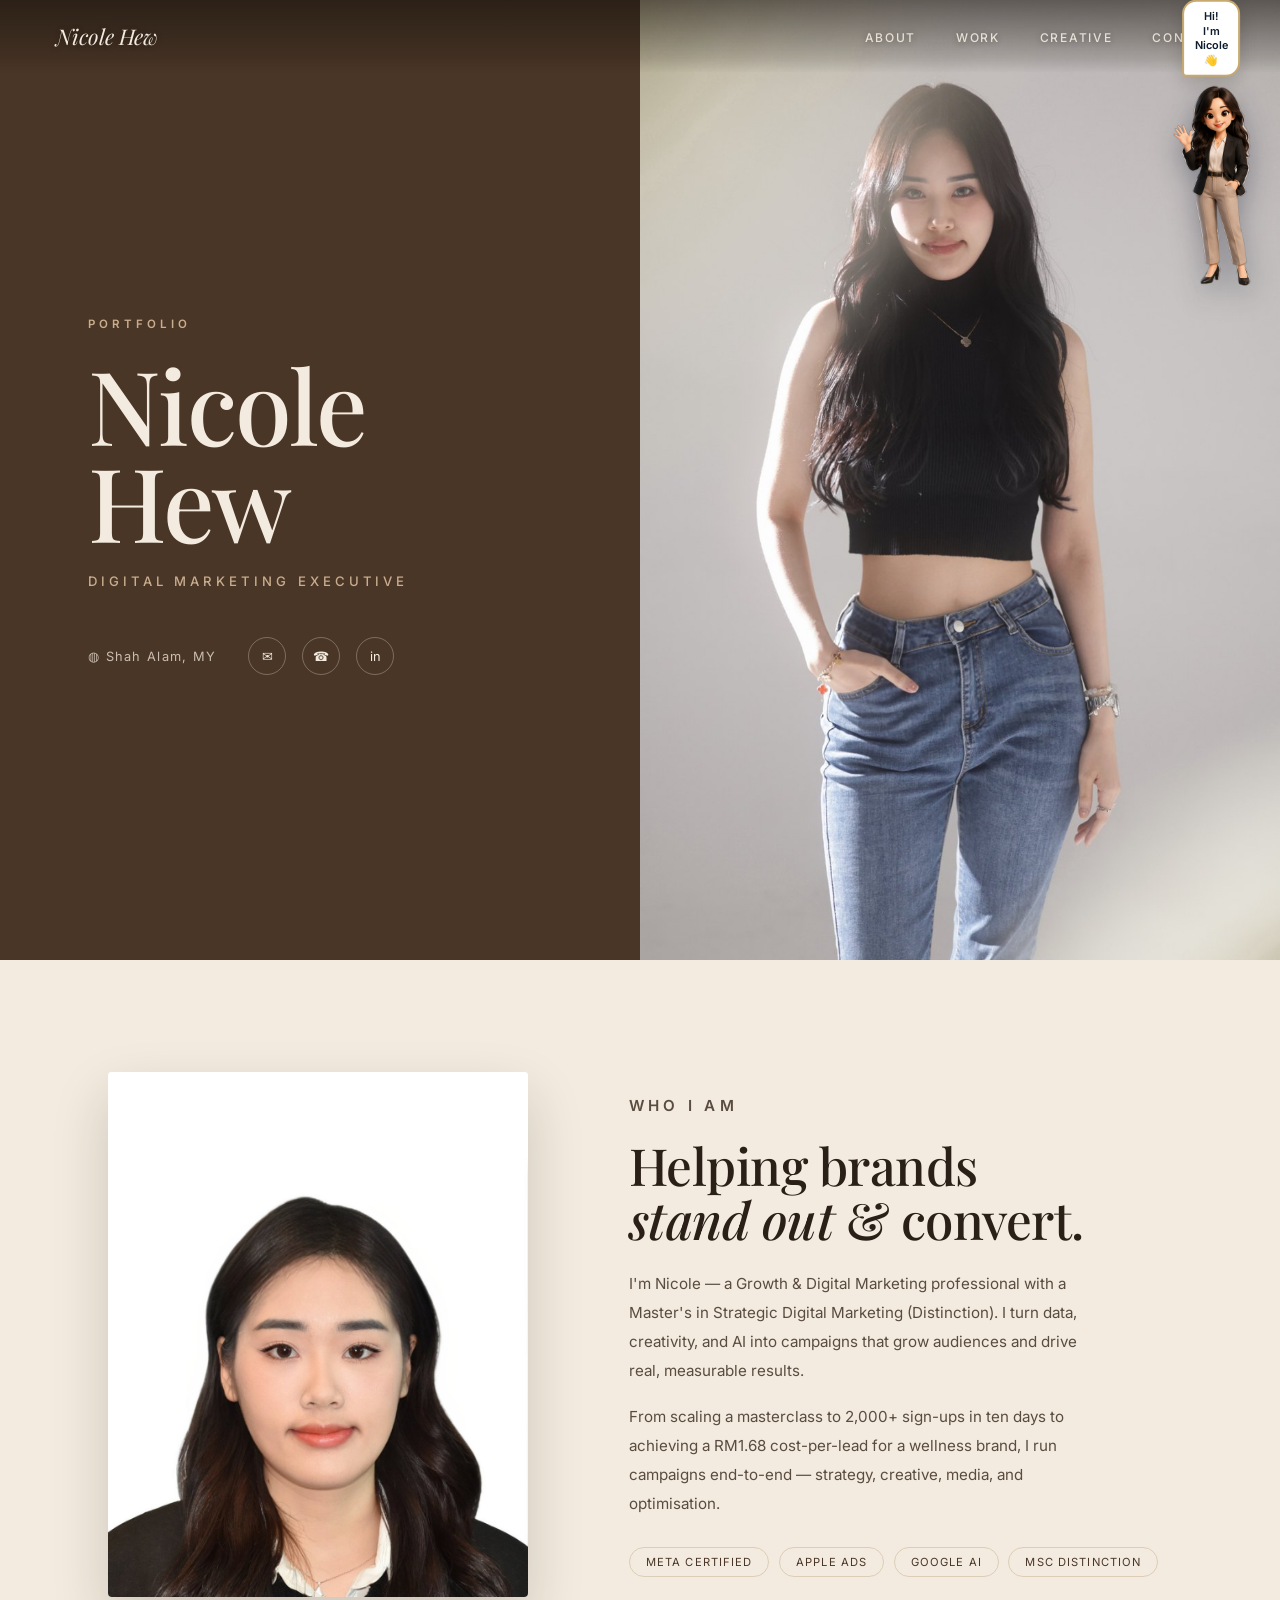
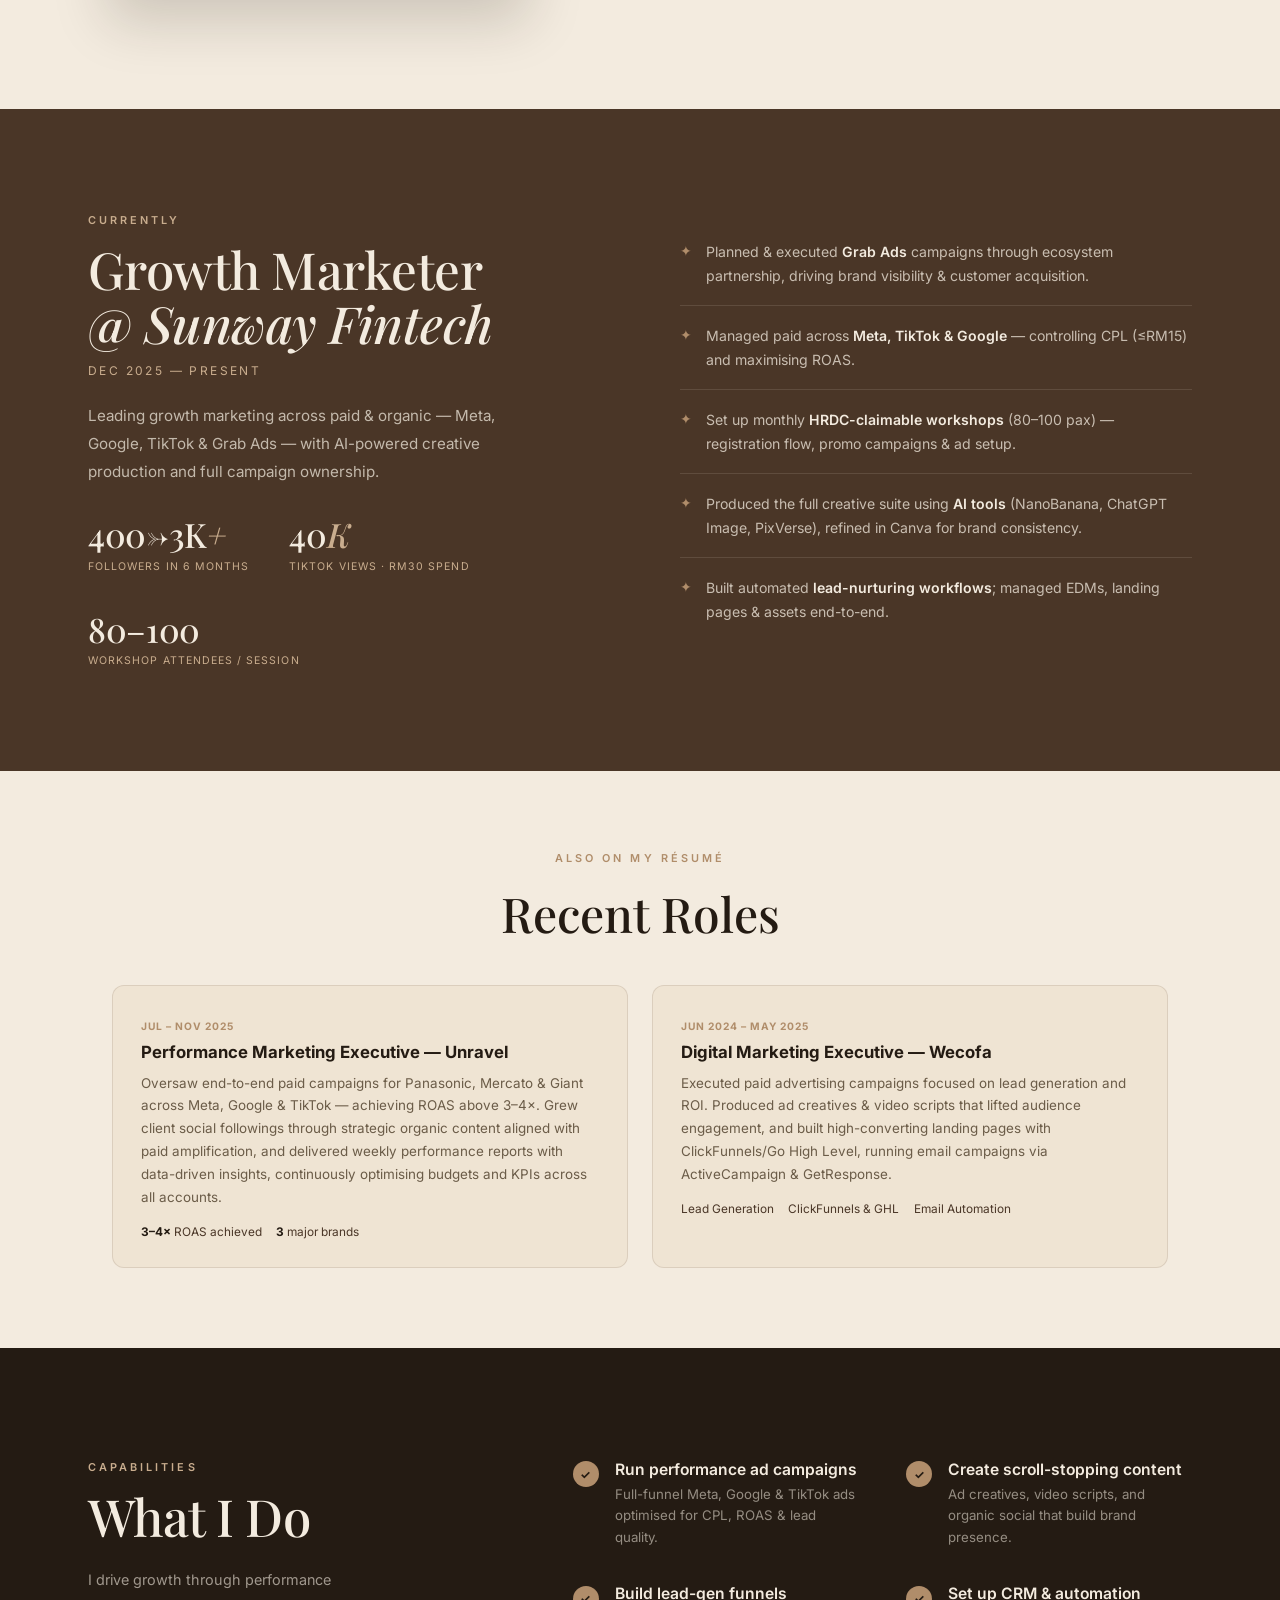
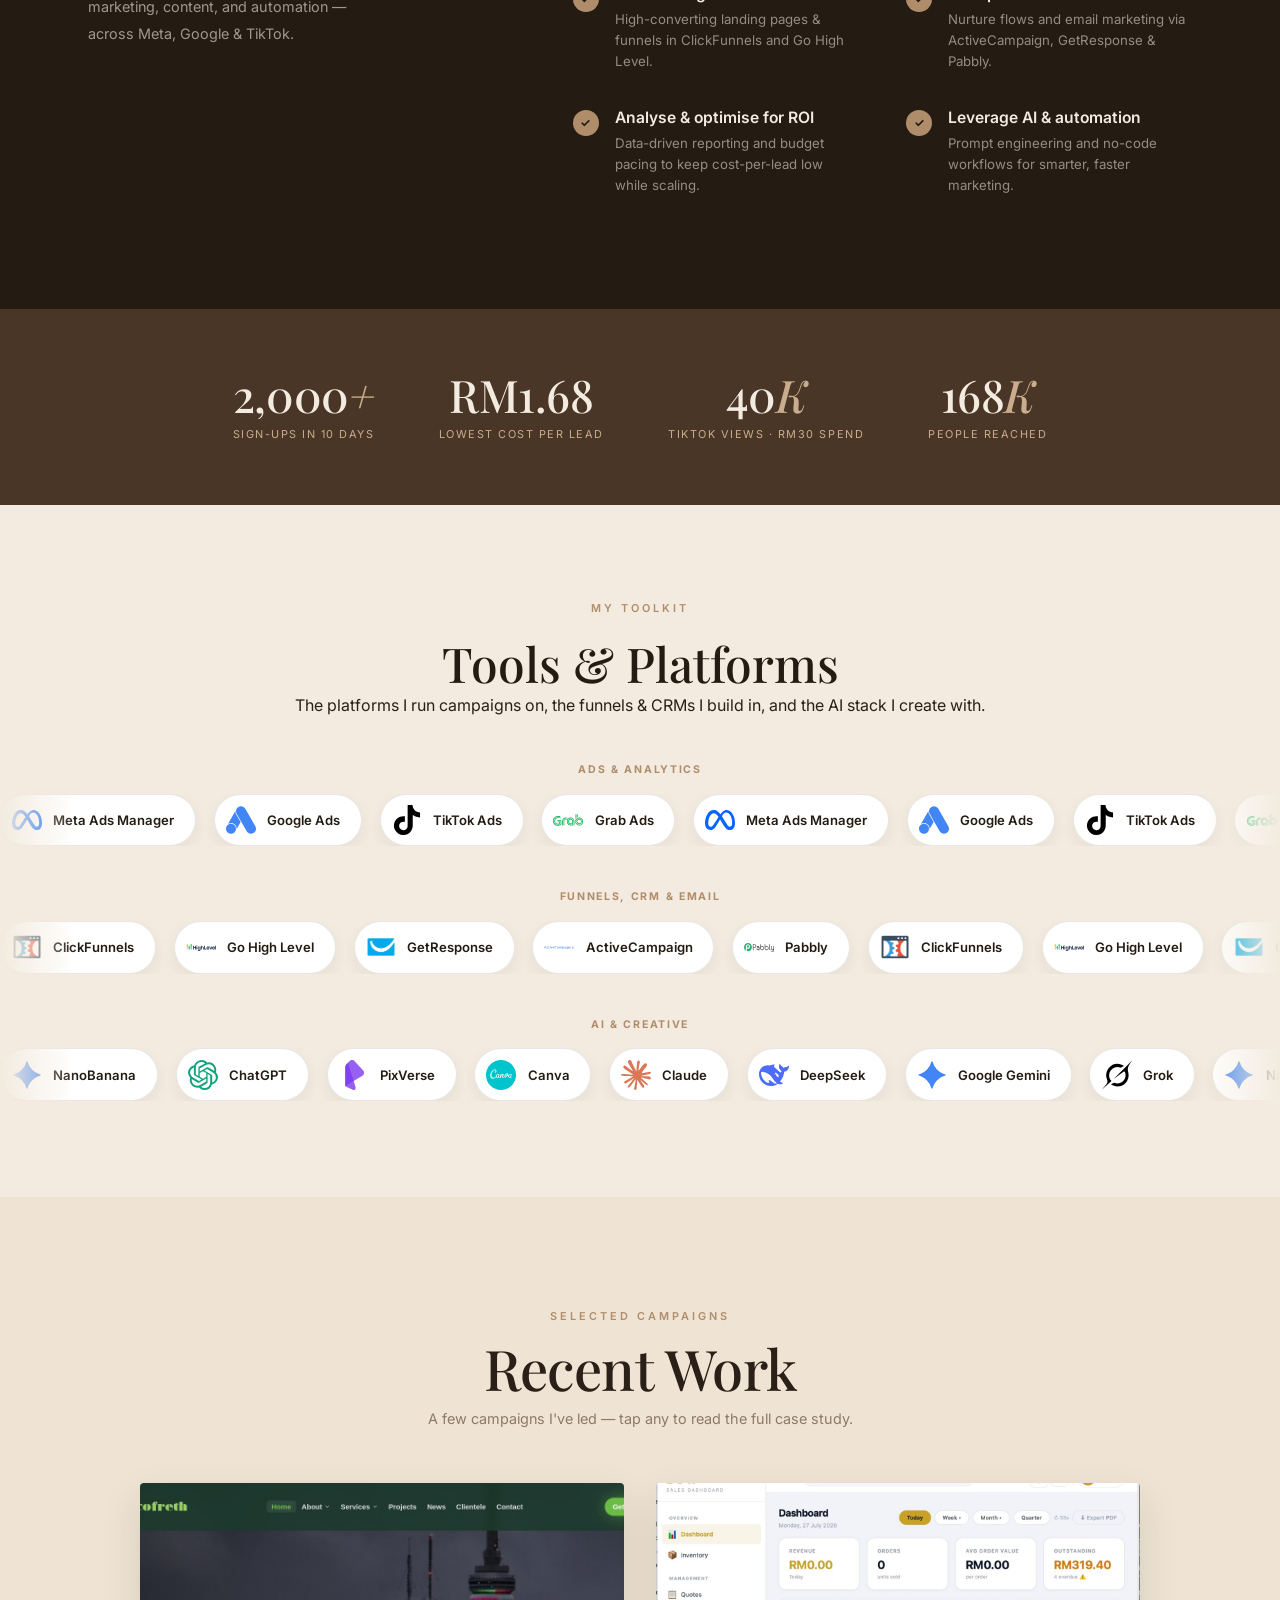
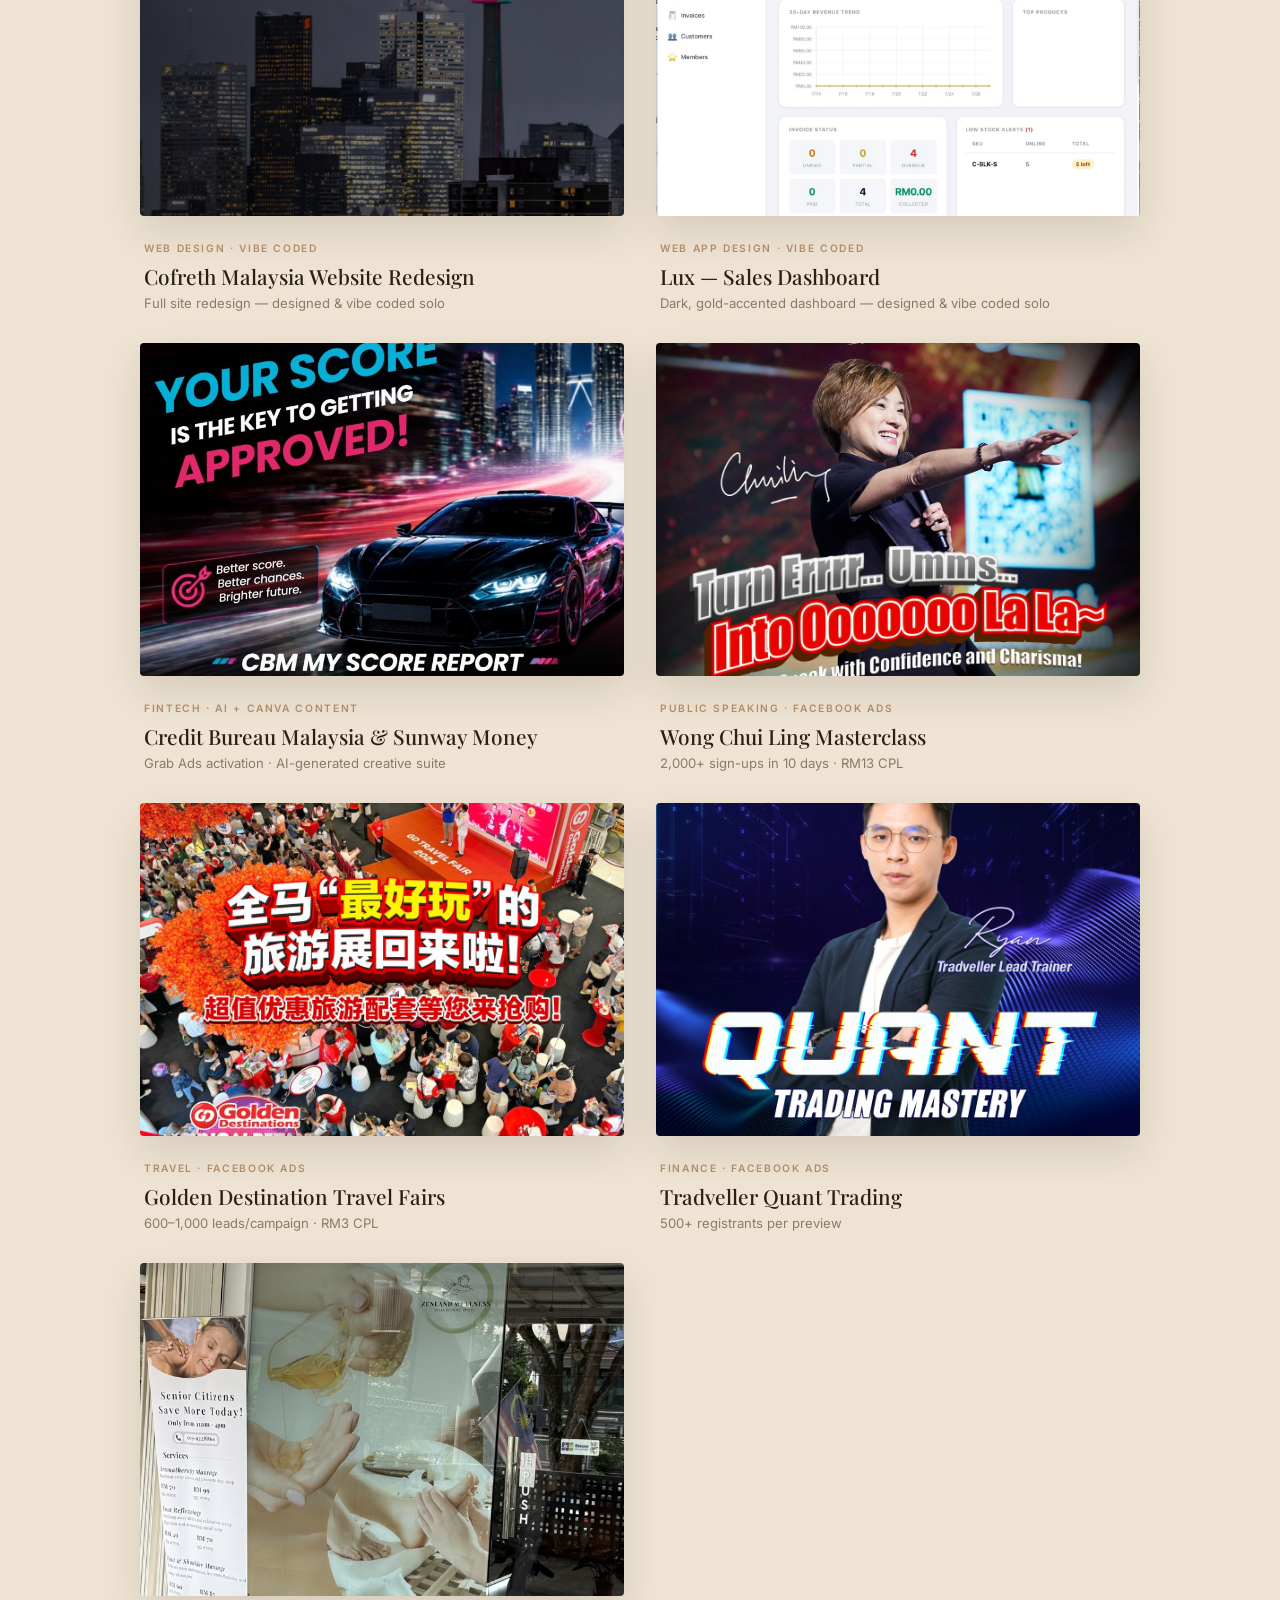
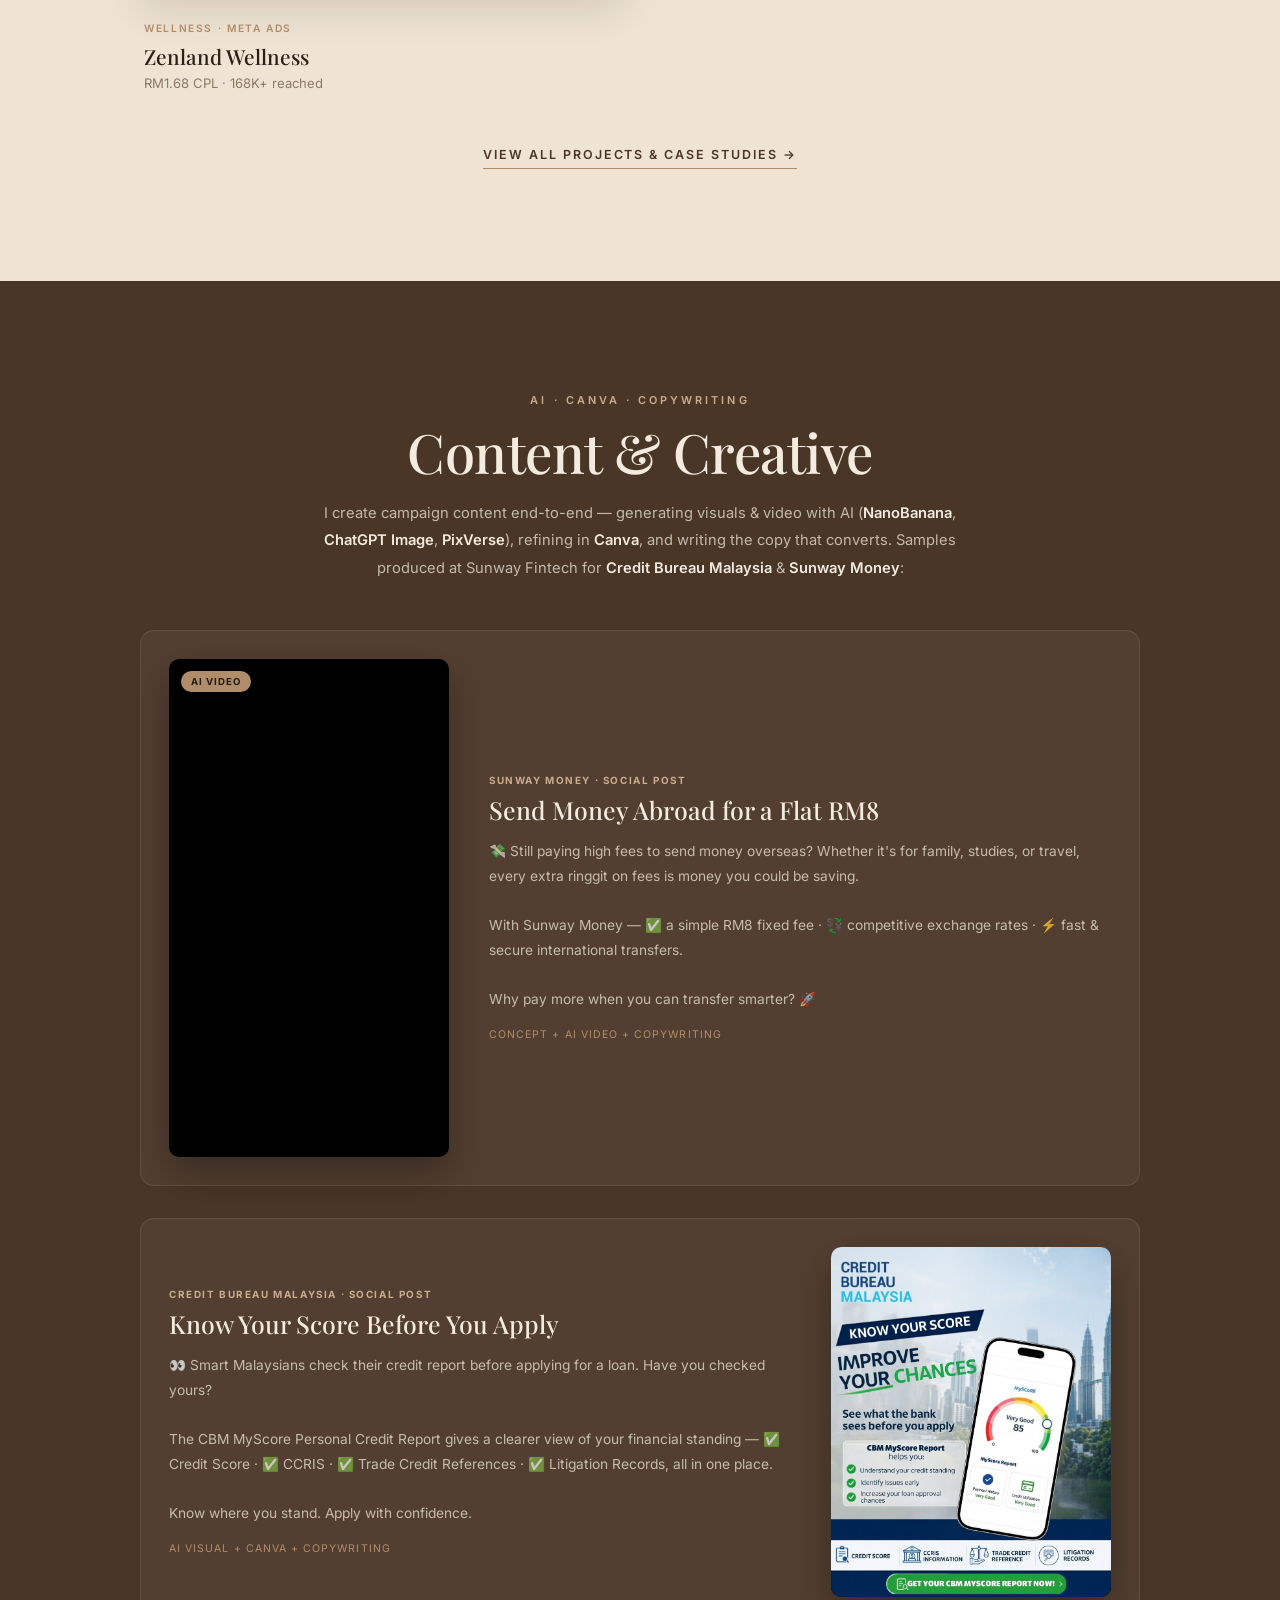
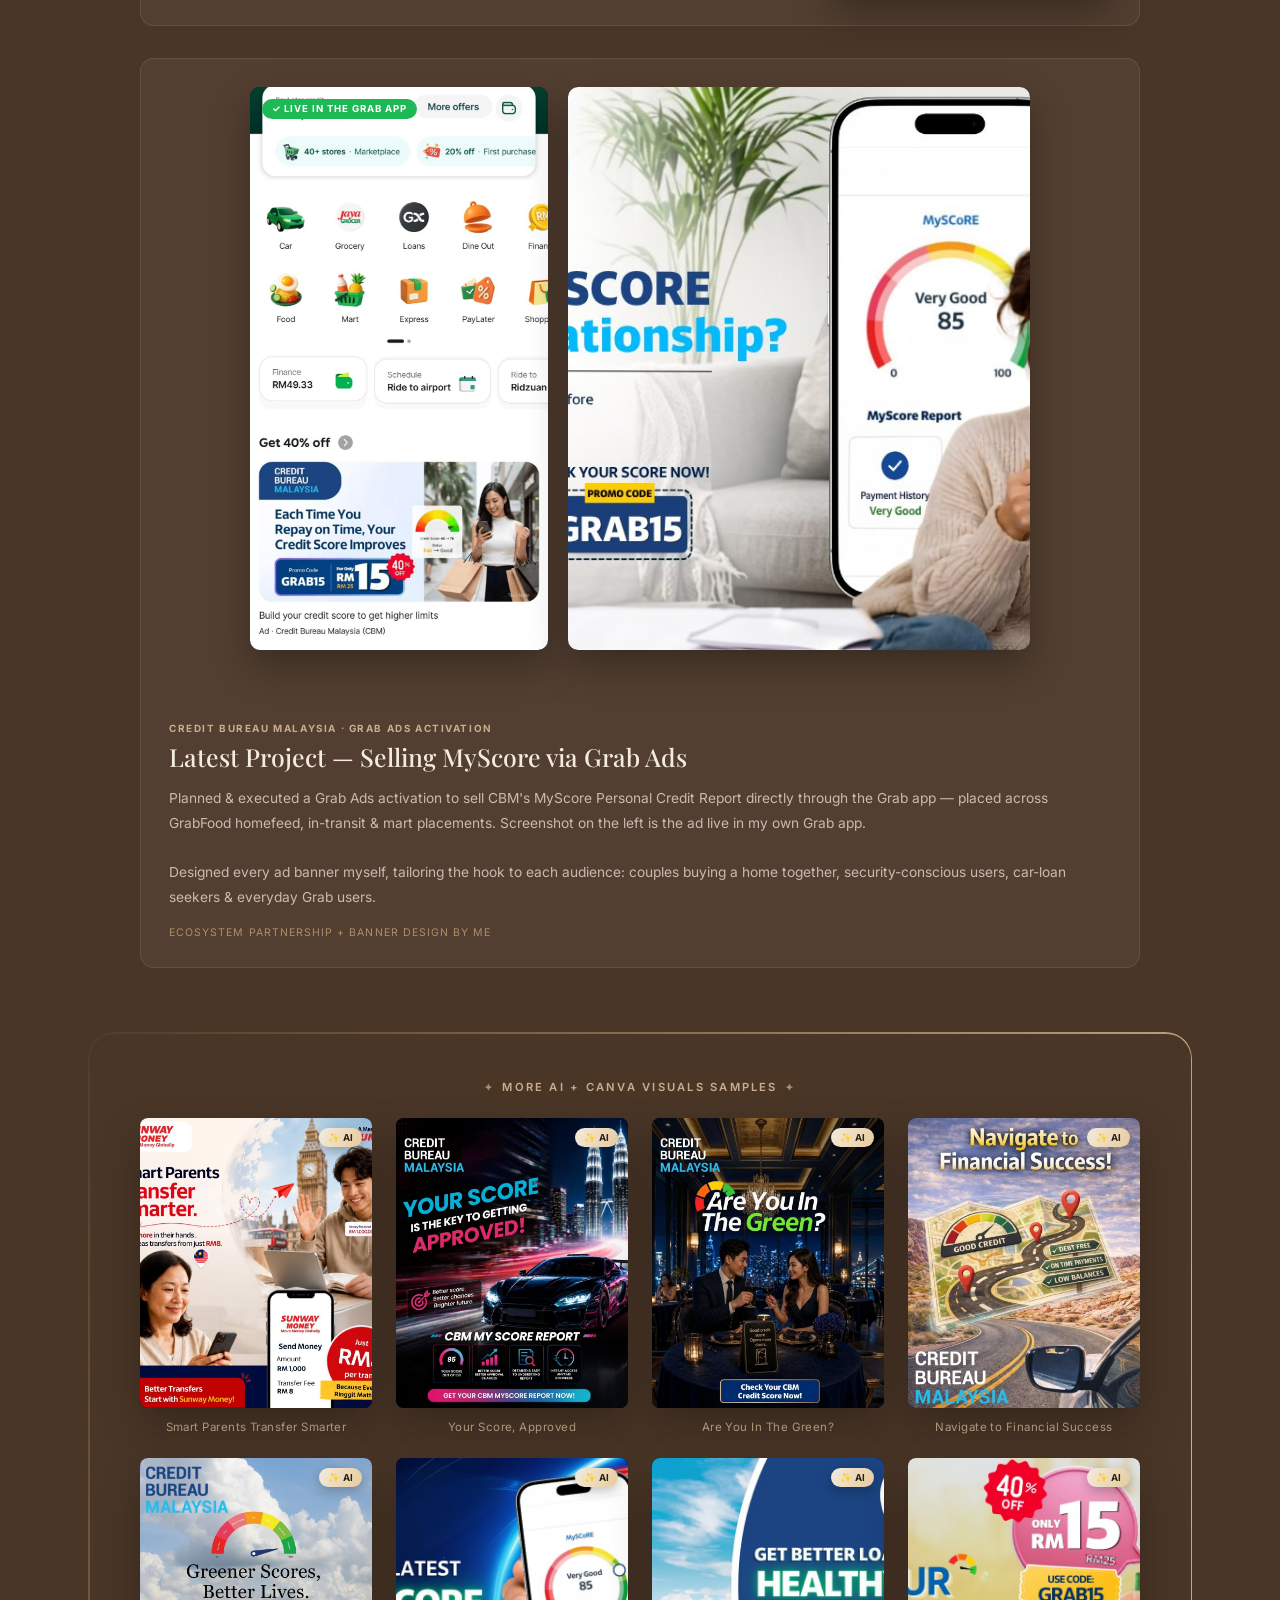
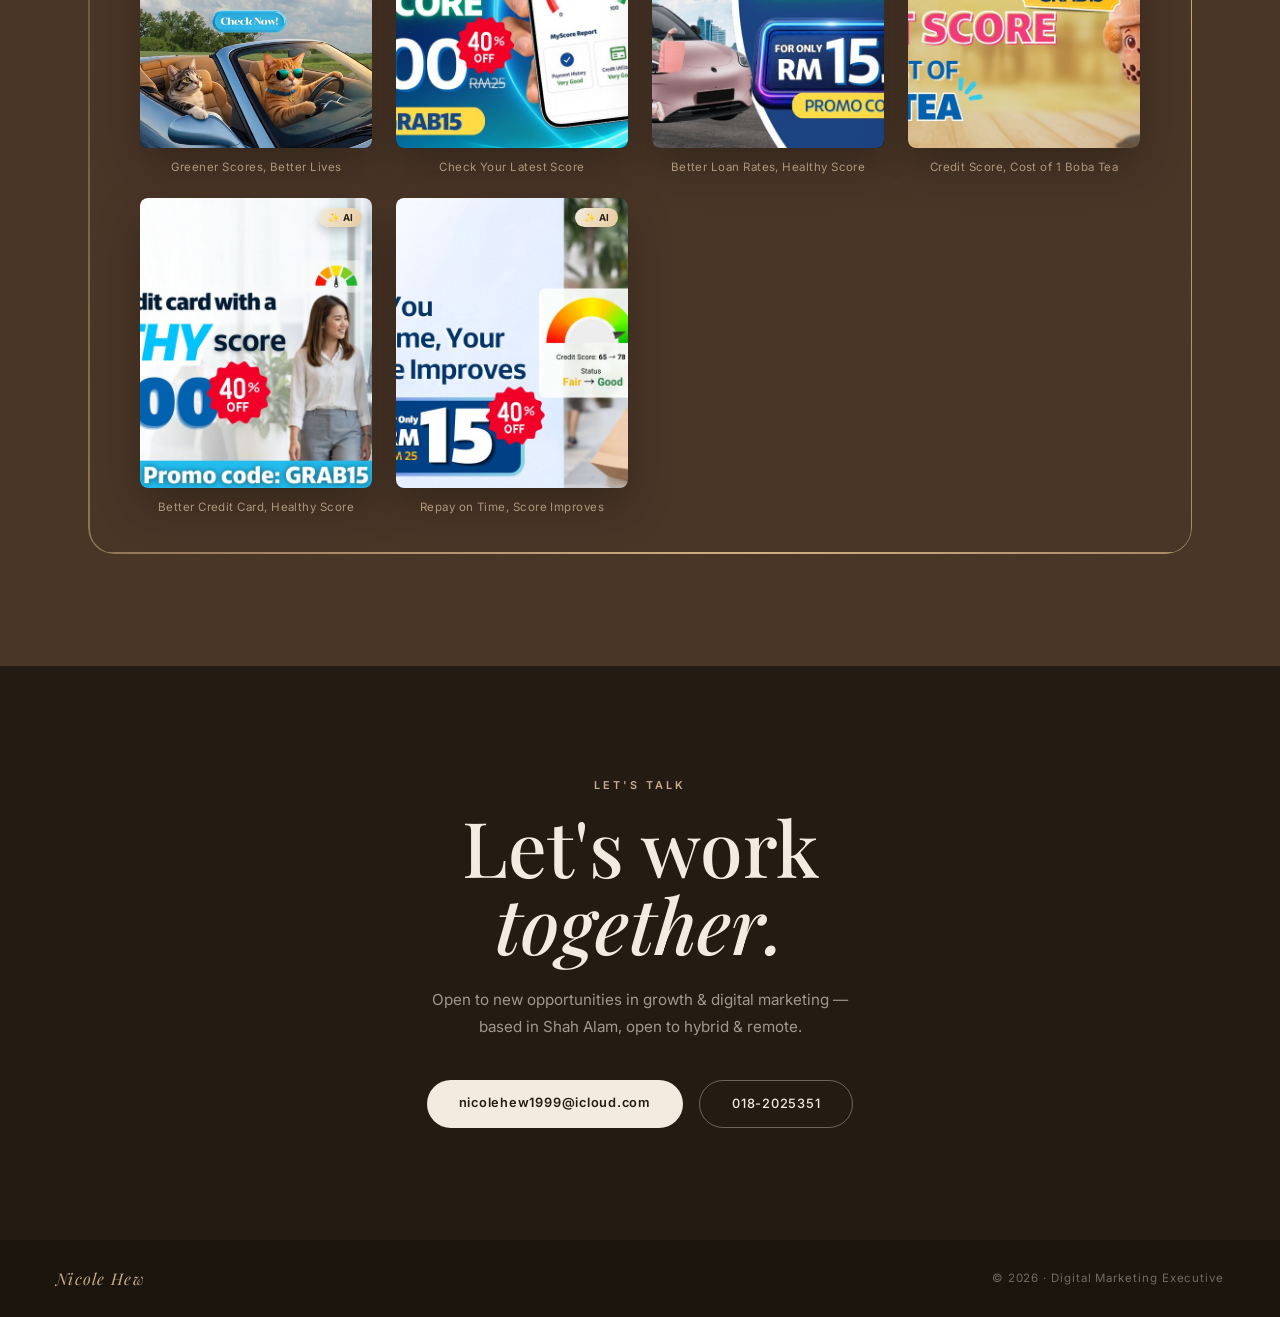
==== commit dc704792: "Swap Lux case study to the real dashboard screenshot, expand feature list Replace the sign-in screen" ====
--- a/index.html
+++ b/index.html
@@ -193,7 +193,7 @@
         <div class="wtile-cap"><span class="wtile-cat">Web Design · Vibe Coded</span><h3>Cofreth Malaysia Website Redesign</h3><p>Full site redesign — designed &amp; vibe coded solo</p></div>
       </a>
       <a class="wtile" href="projects.html#lux">
-        <div class="wtile-img"><img src="img/lux-login.jpg" alt="Lux Sales Dashboard" /></div>
+        <div class="wtile-img"><img src="img/lux-dashboard.jpg" alt="Lux Sales Dashboard" /></div>
         <div class="wtile-cap"><span class="wtile-cat">Web App Design · Vibe Coded</span><h3>Lux — Sales Dashboard</h3><p>Dark, gold-accented dashboard — designed &amp; vibe coded solo</p></div>
       </a>
       <a class="wtile" href="projects.html#cbmsunway">
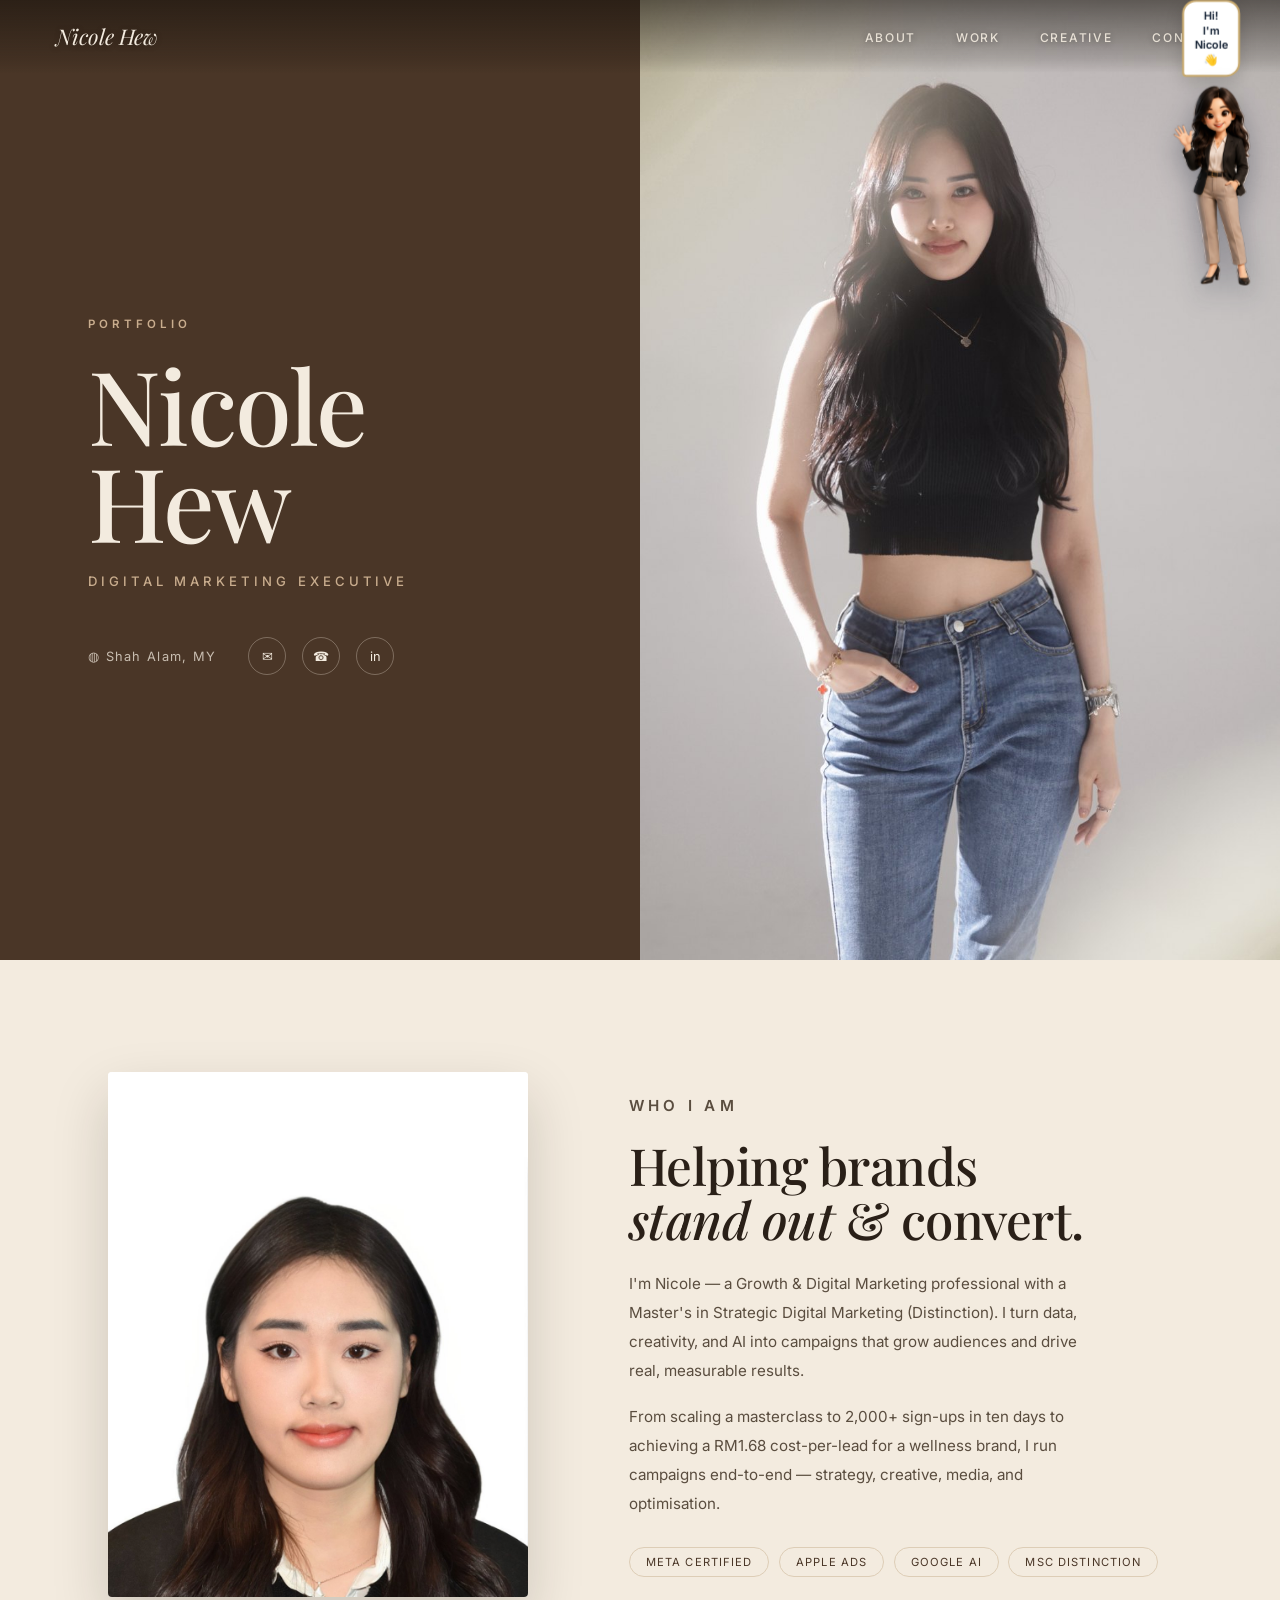
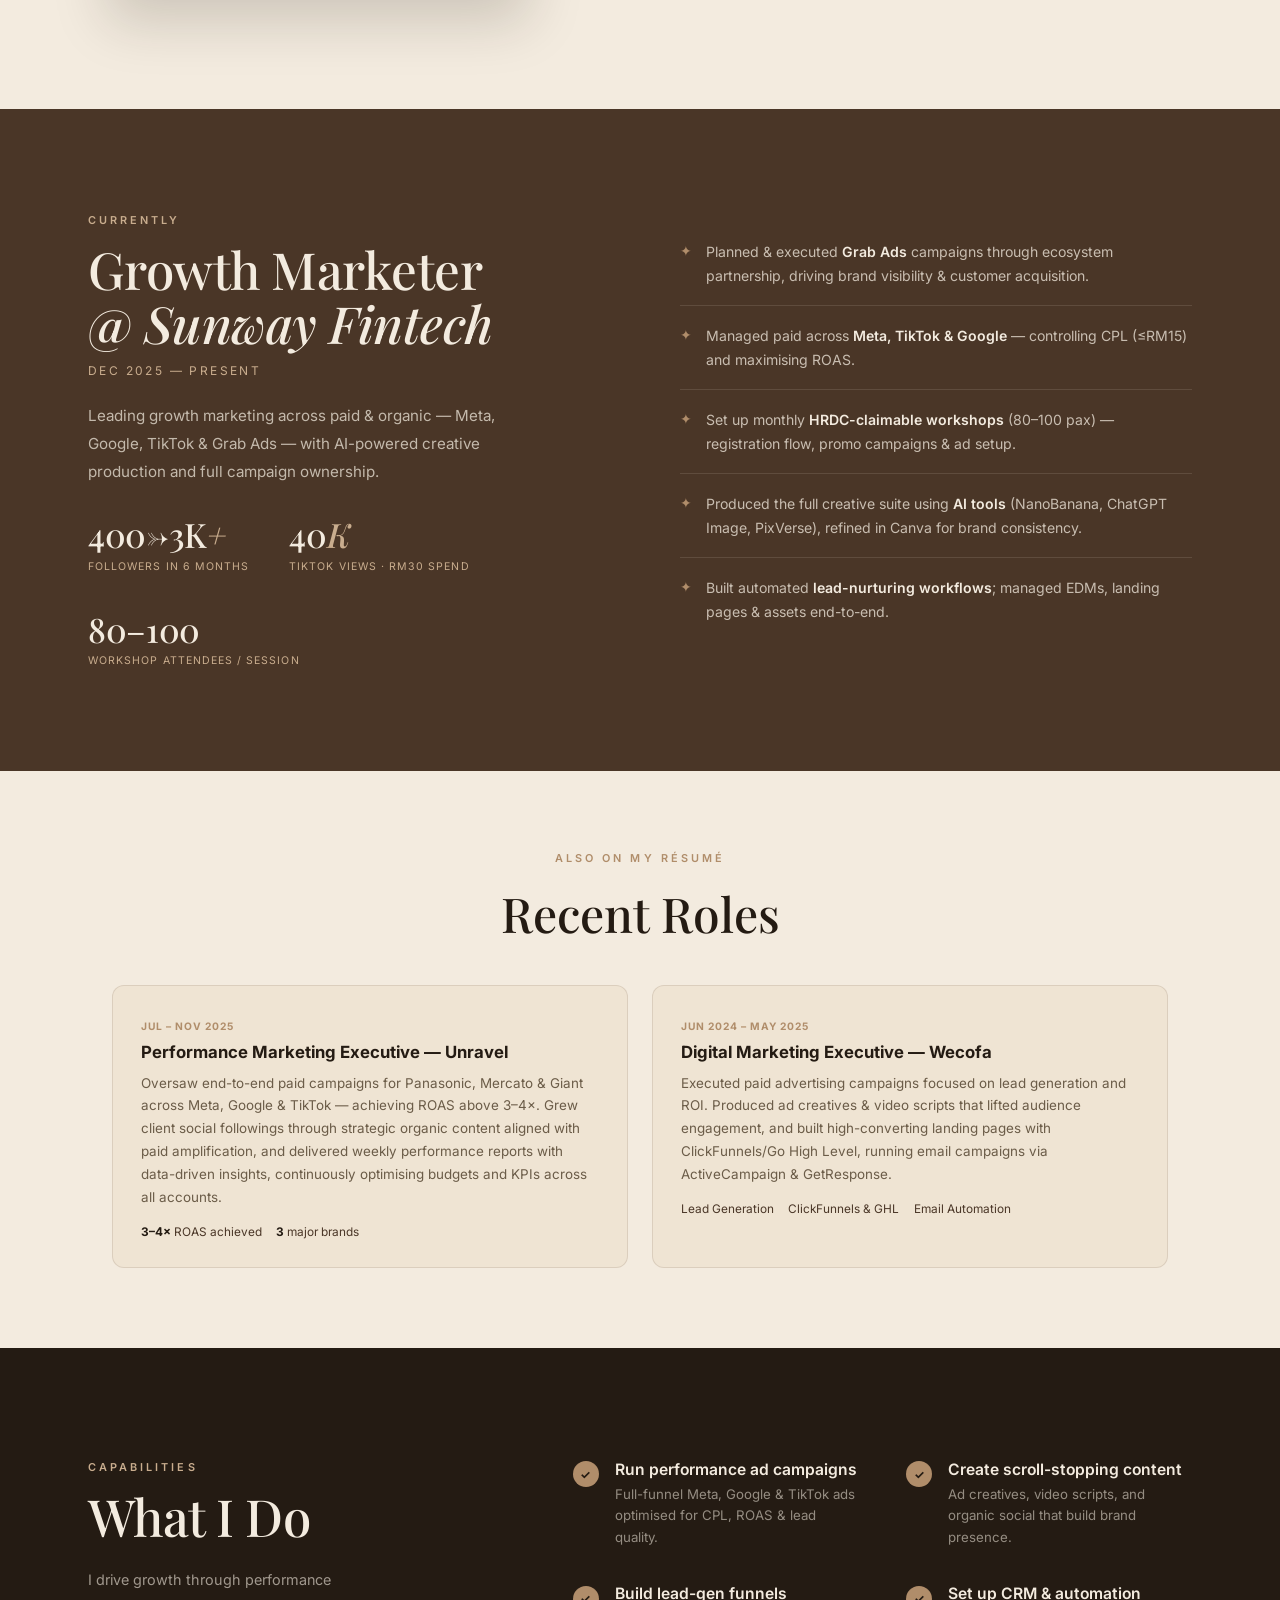
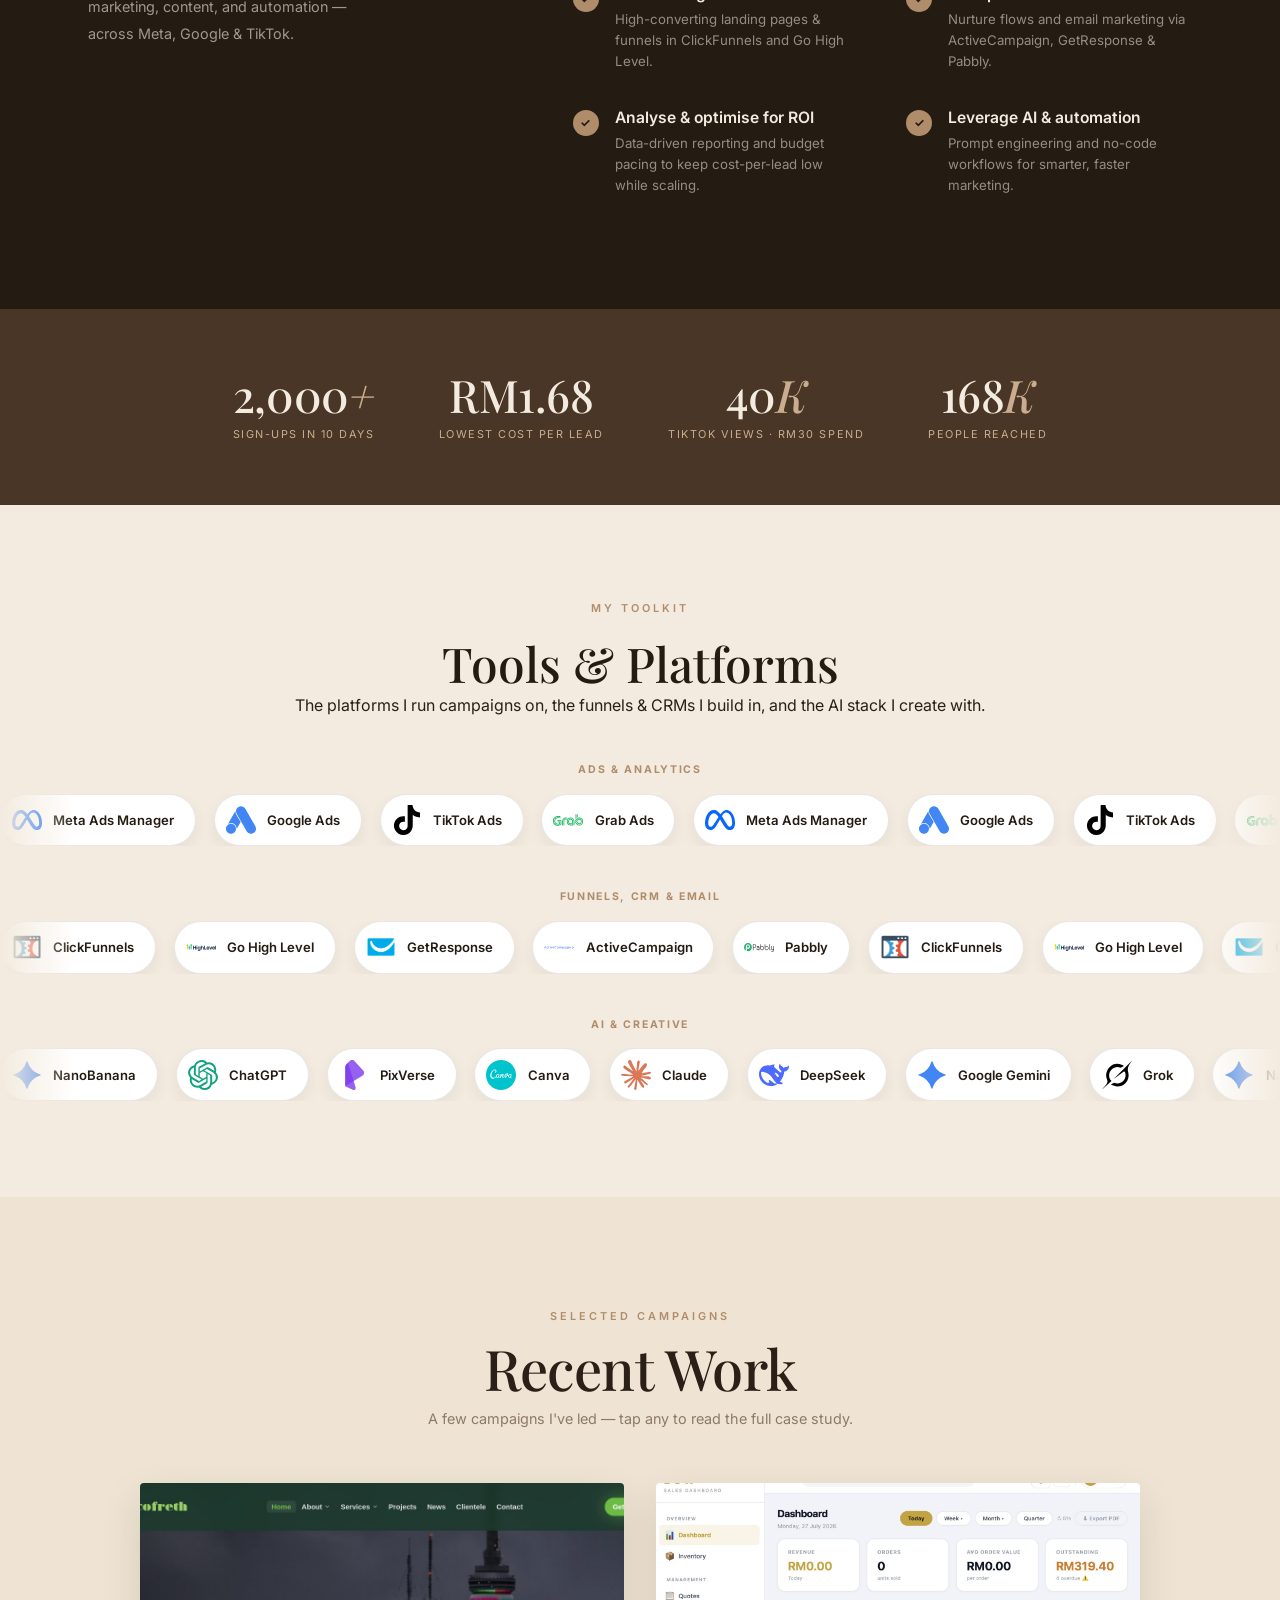
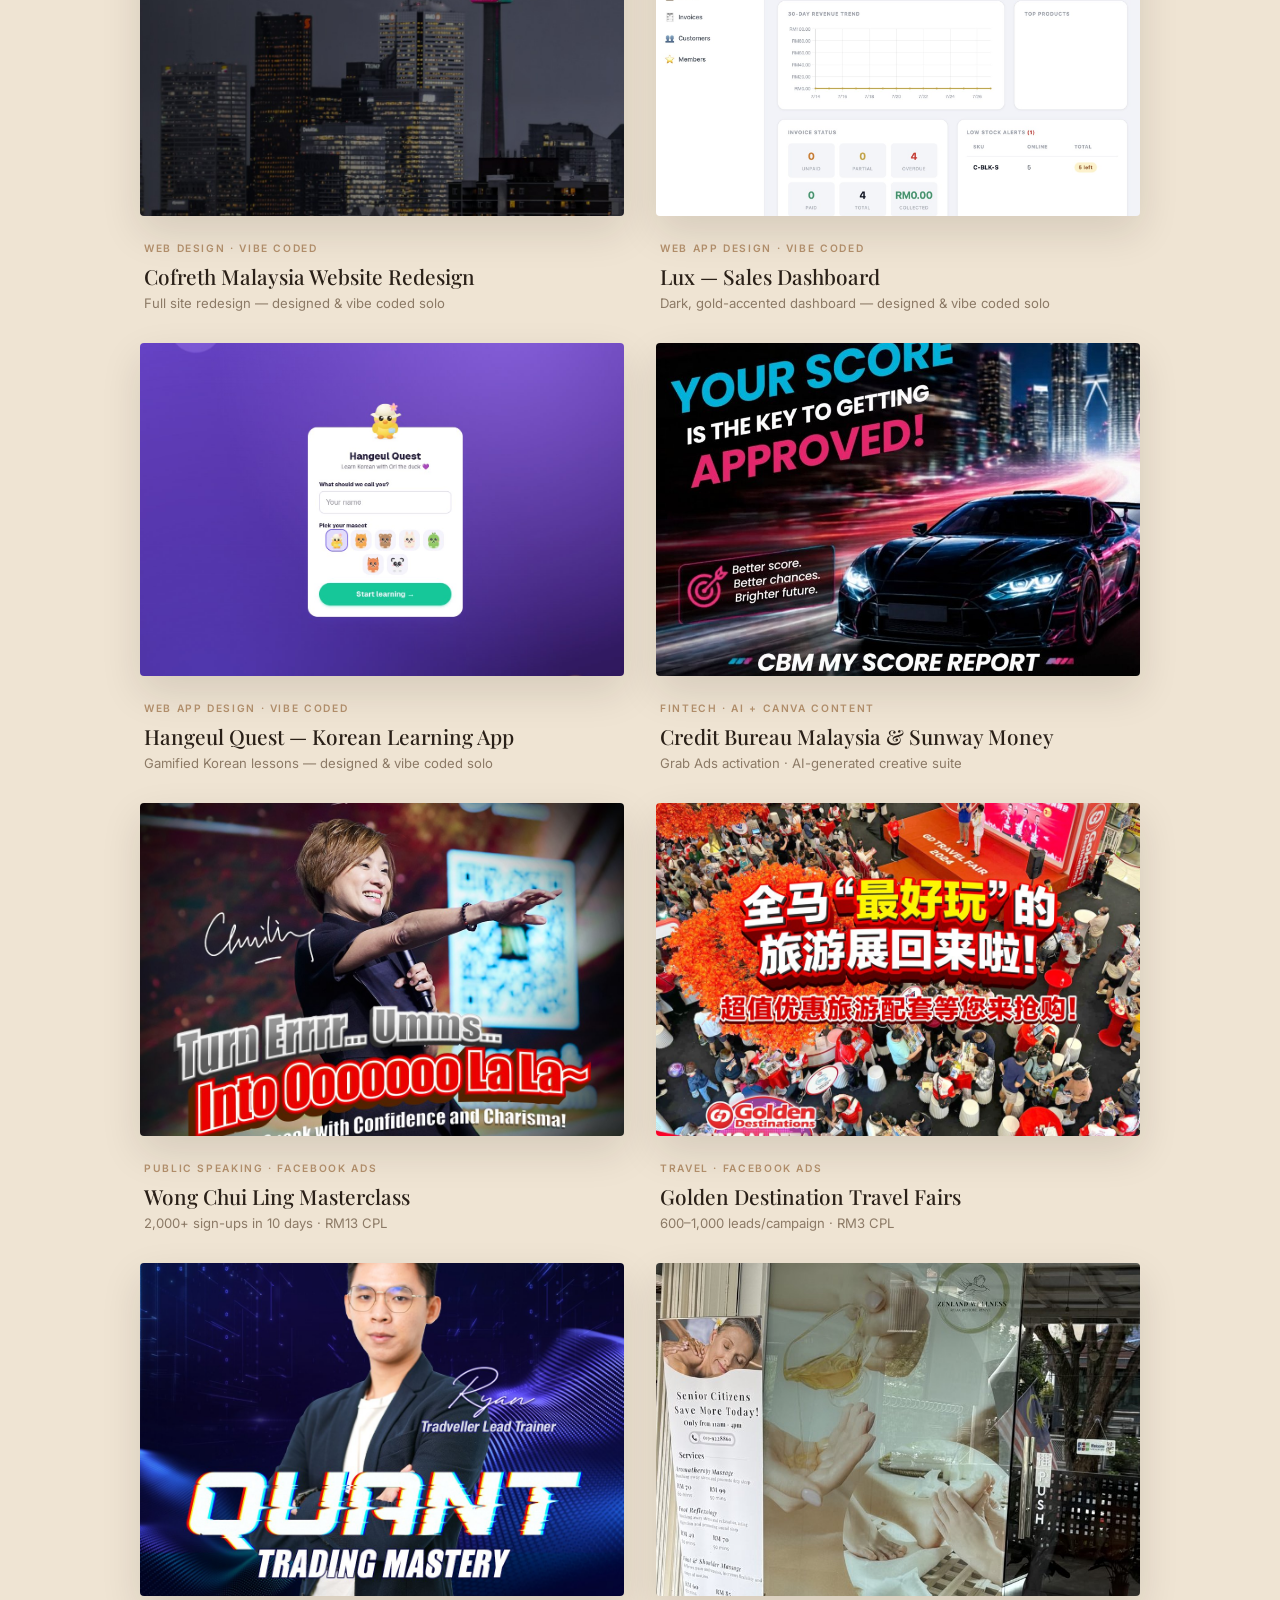
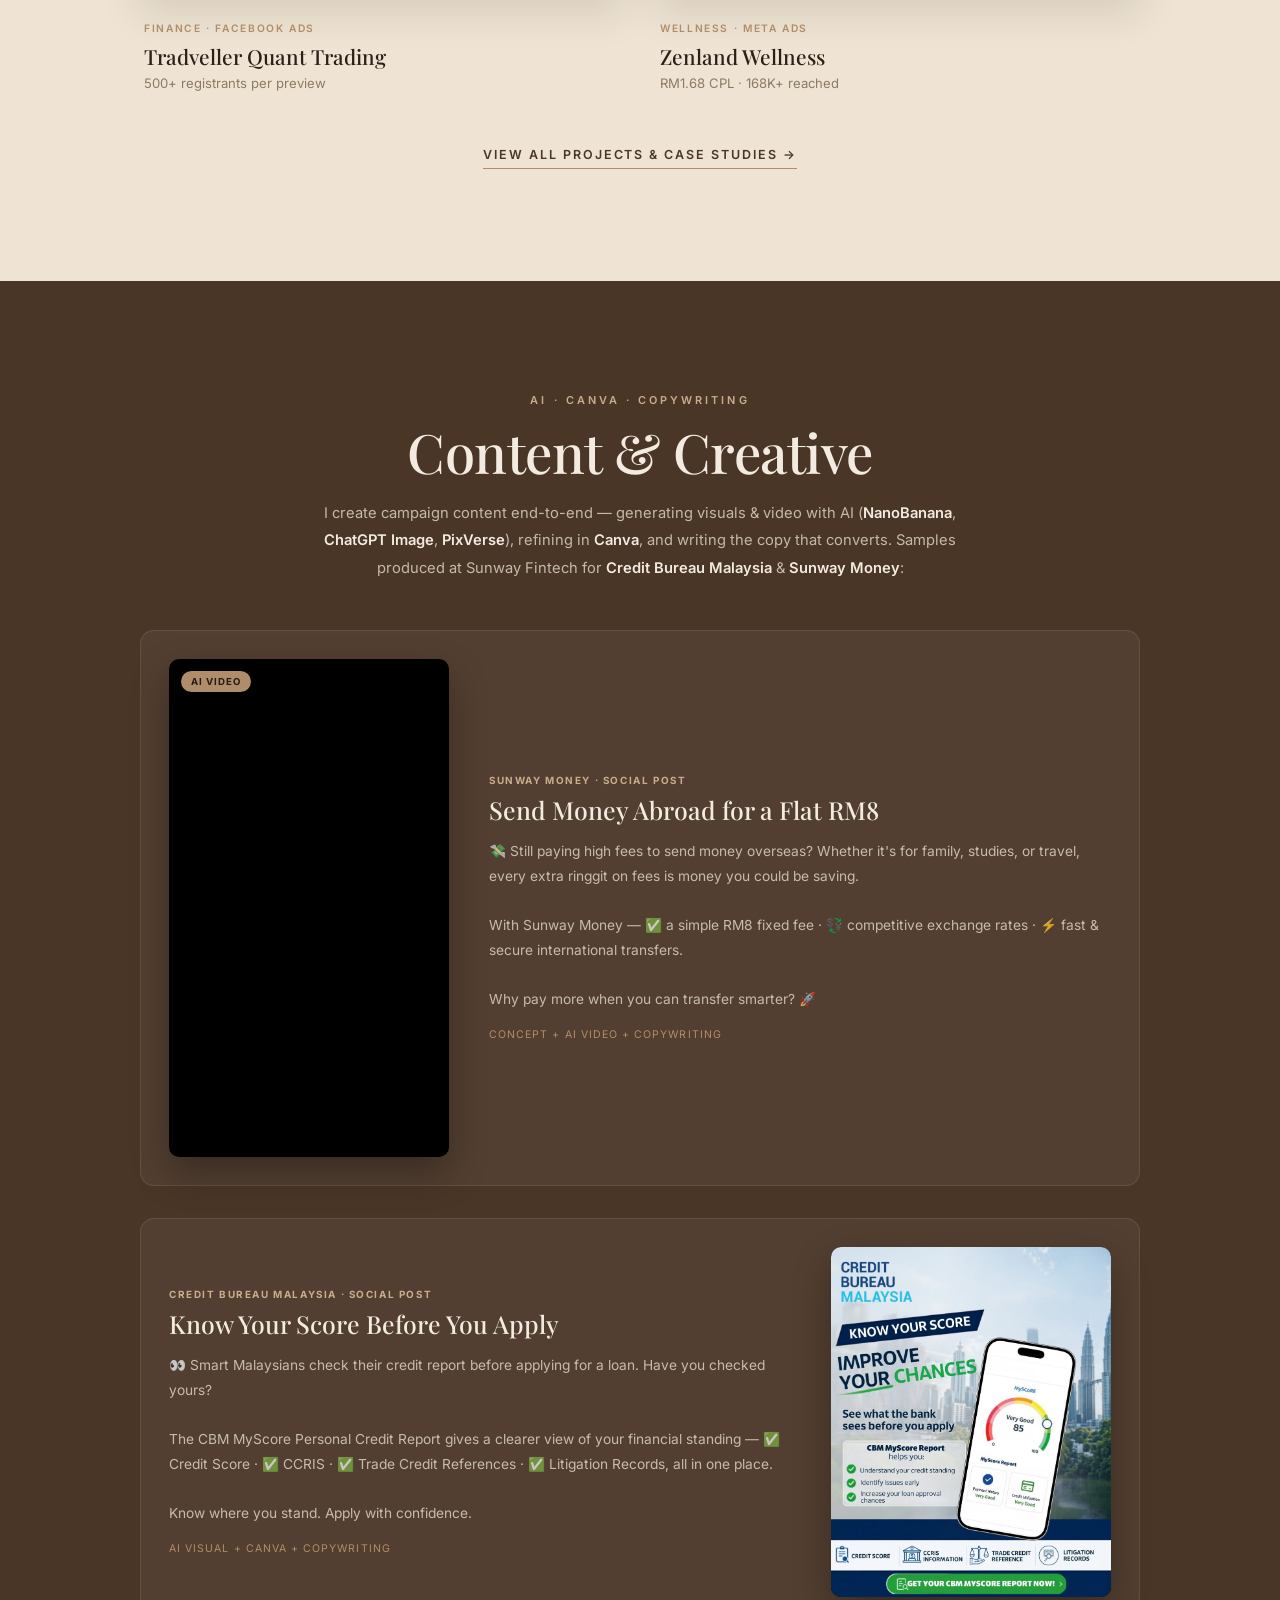
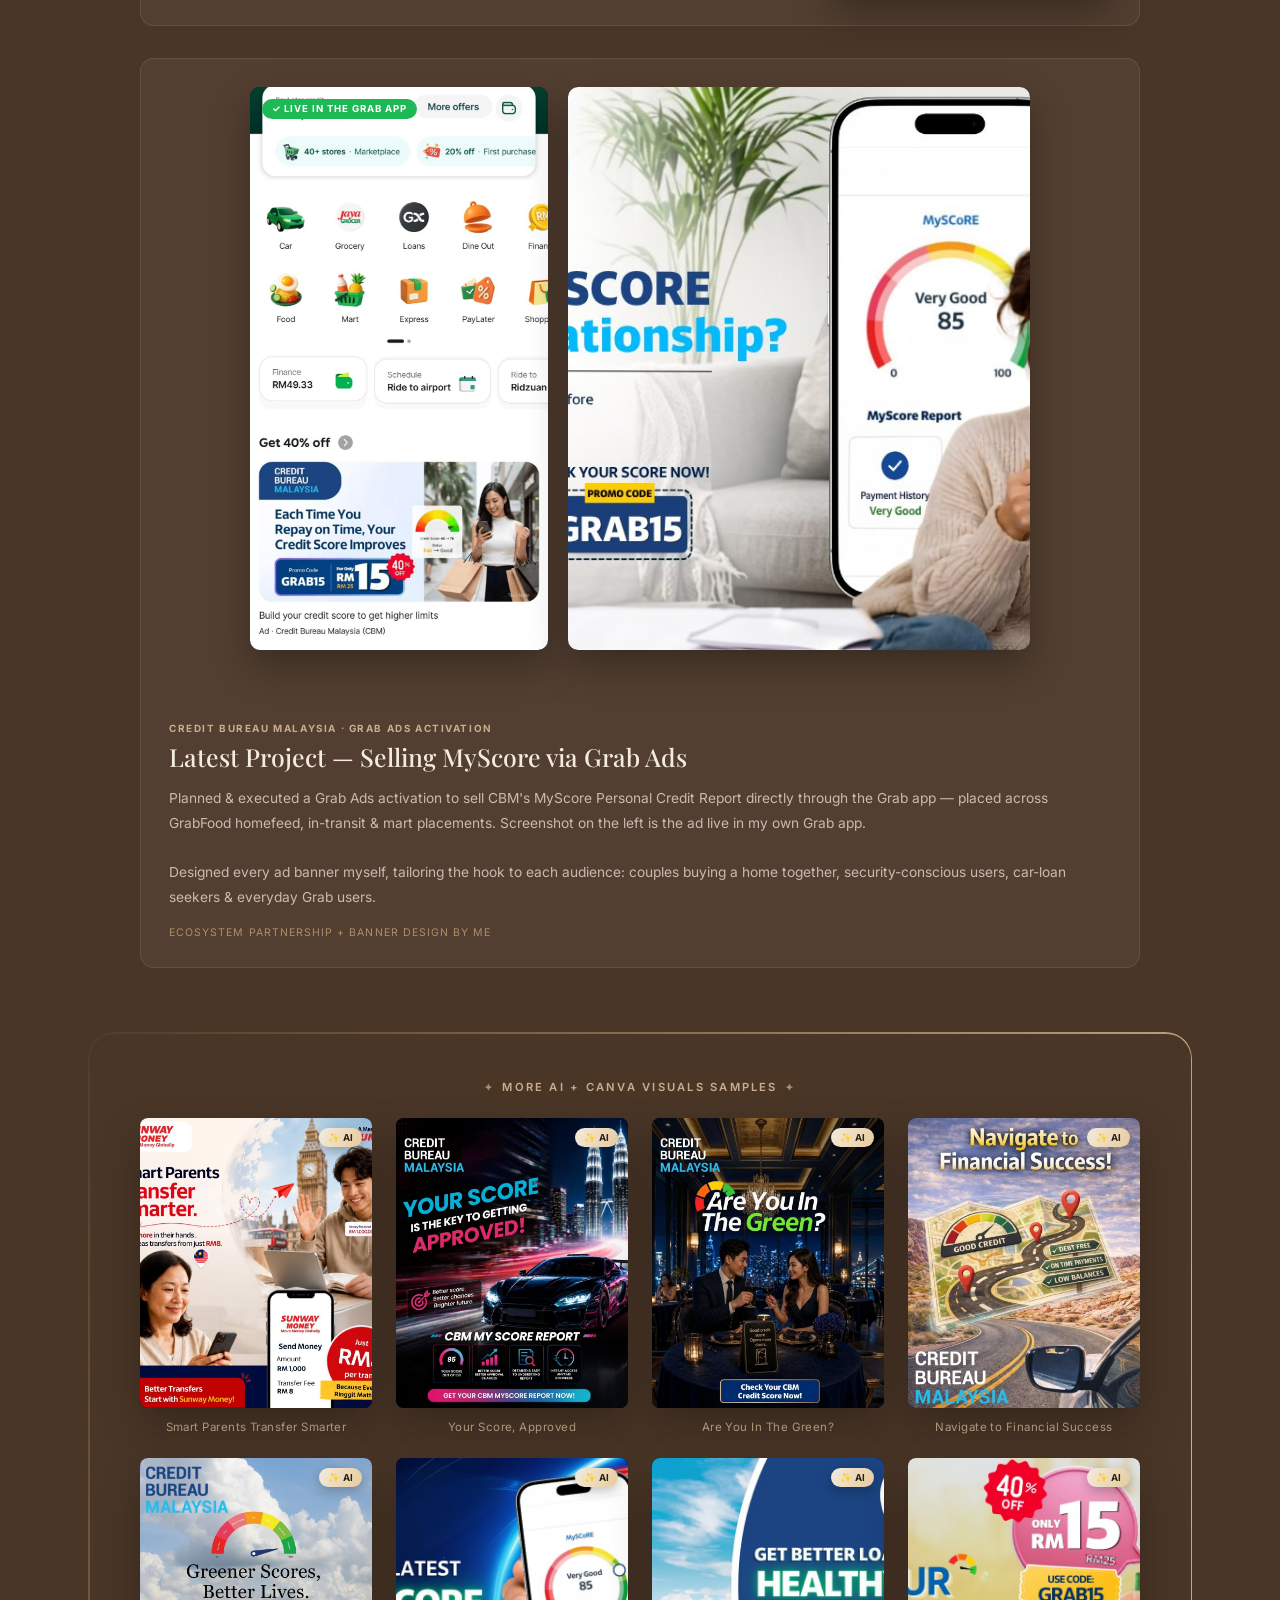
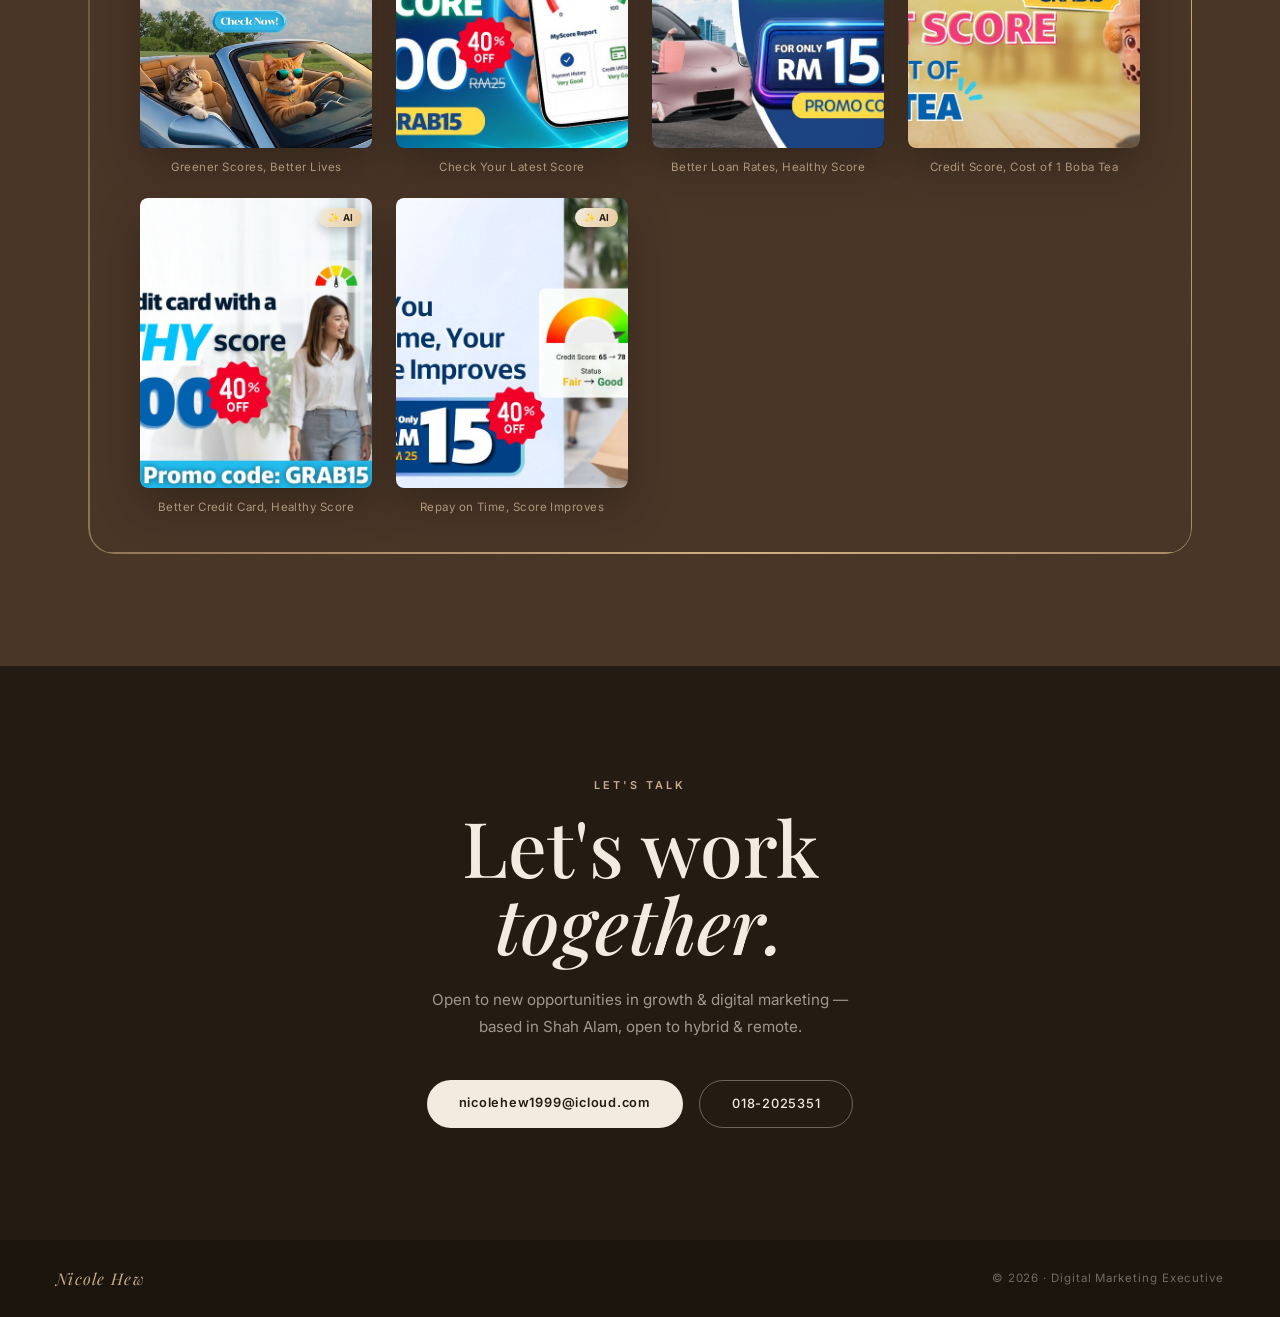
==== commit aef0047f: "Add Hangeul Quest Korean-learning app case study New vibe-coded project: a gamified Korean learning " ====
--- a/index.html
+++ b/index.html
@@ -195,6 +195,10 @@
       <a class="wtile" href="projects.html#lux">
         <div class="wtile-img"><img src="img/lux-dashboard.jpg" alt="Lux Sales Dashboard" /></div>
         <div class="wtile-cap"><span class="wtile-cat">Web App Design · Vibe Coded</span><h3>Lux — Sales Dashboard</h3><p>Dark, gold-accented dashboard — designed &amp; vibe coded solo</p></div>
+      </a>
+      <a class="wtile" href="projects.html#hangeul">
+        <div class="wtile-img"><img src="img/korean-onboarding.jpg" alt="Hangeul Quest Korean learning app" /></div>
+        <div class="wtile-cap"><span class="wtile-cat">Web App Design · Vibe Coded</span><h3>Hangeul Quest — Korean Learning App</h3><p>Gamified Korean lessons — designed &amp; vibe coded solo</p></div>
       </a>
       <a class="wtile" href="projects.html#cbmsunway">
         <div class="wtile-img"><img src="img/cbm-car.jpg" alt="Credit Bureau Malaysia MyScore campaign" /></div>
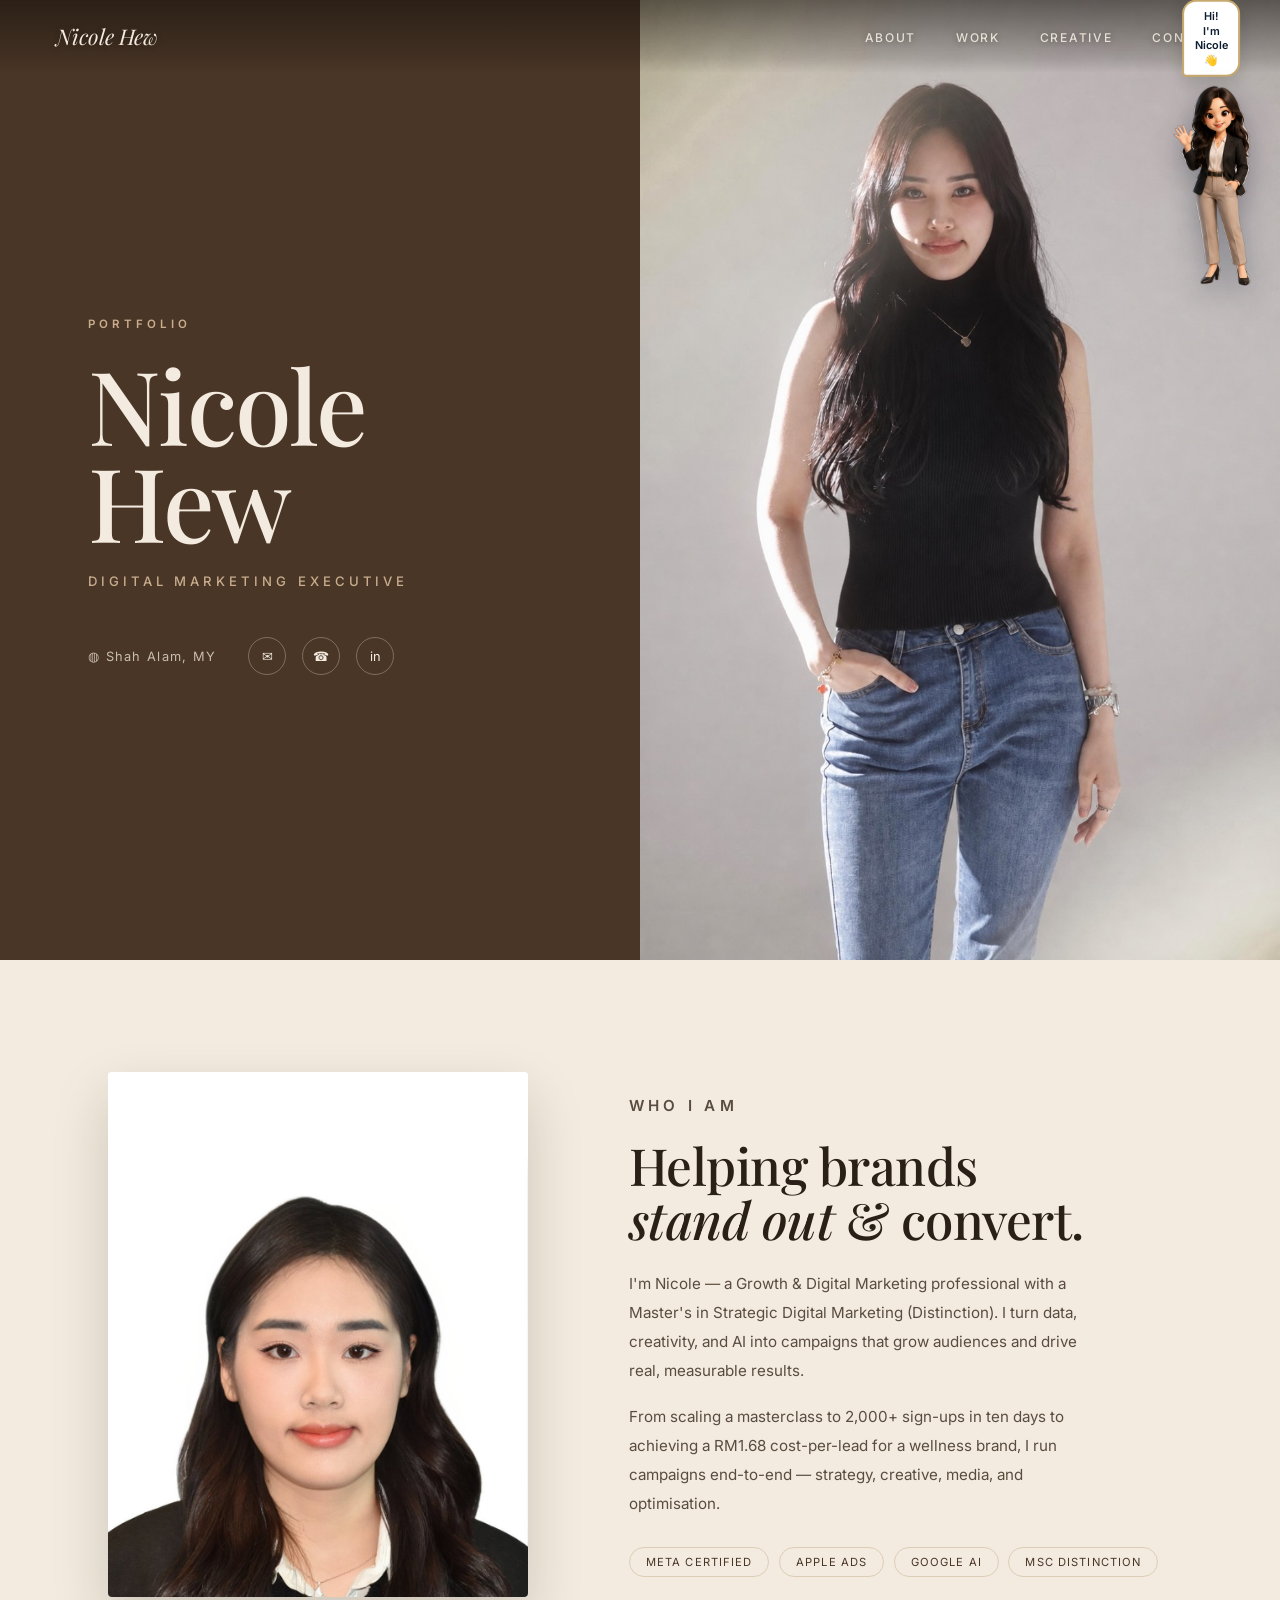
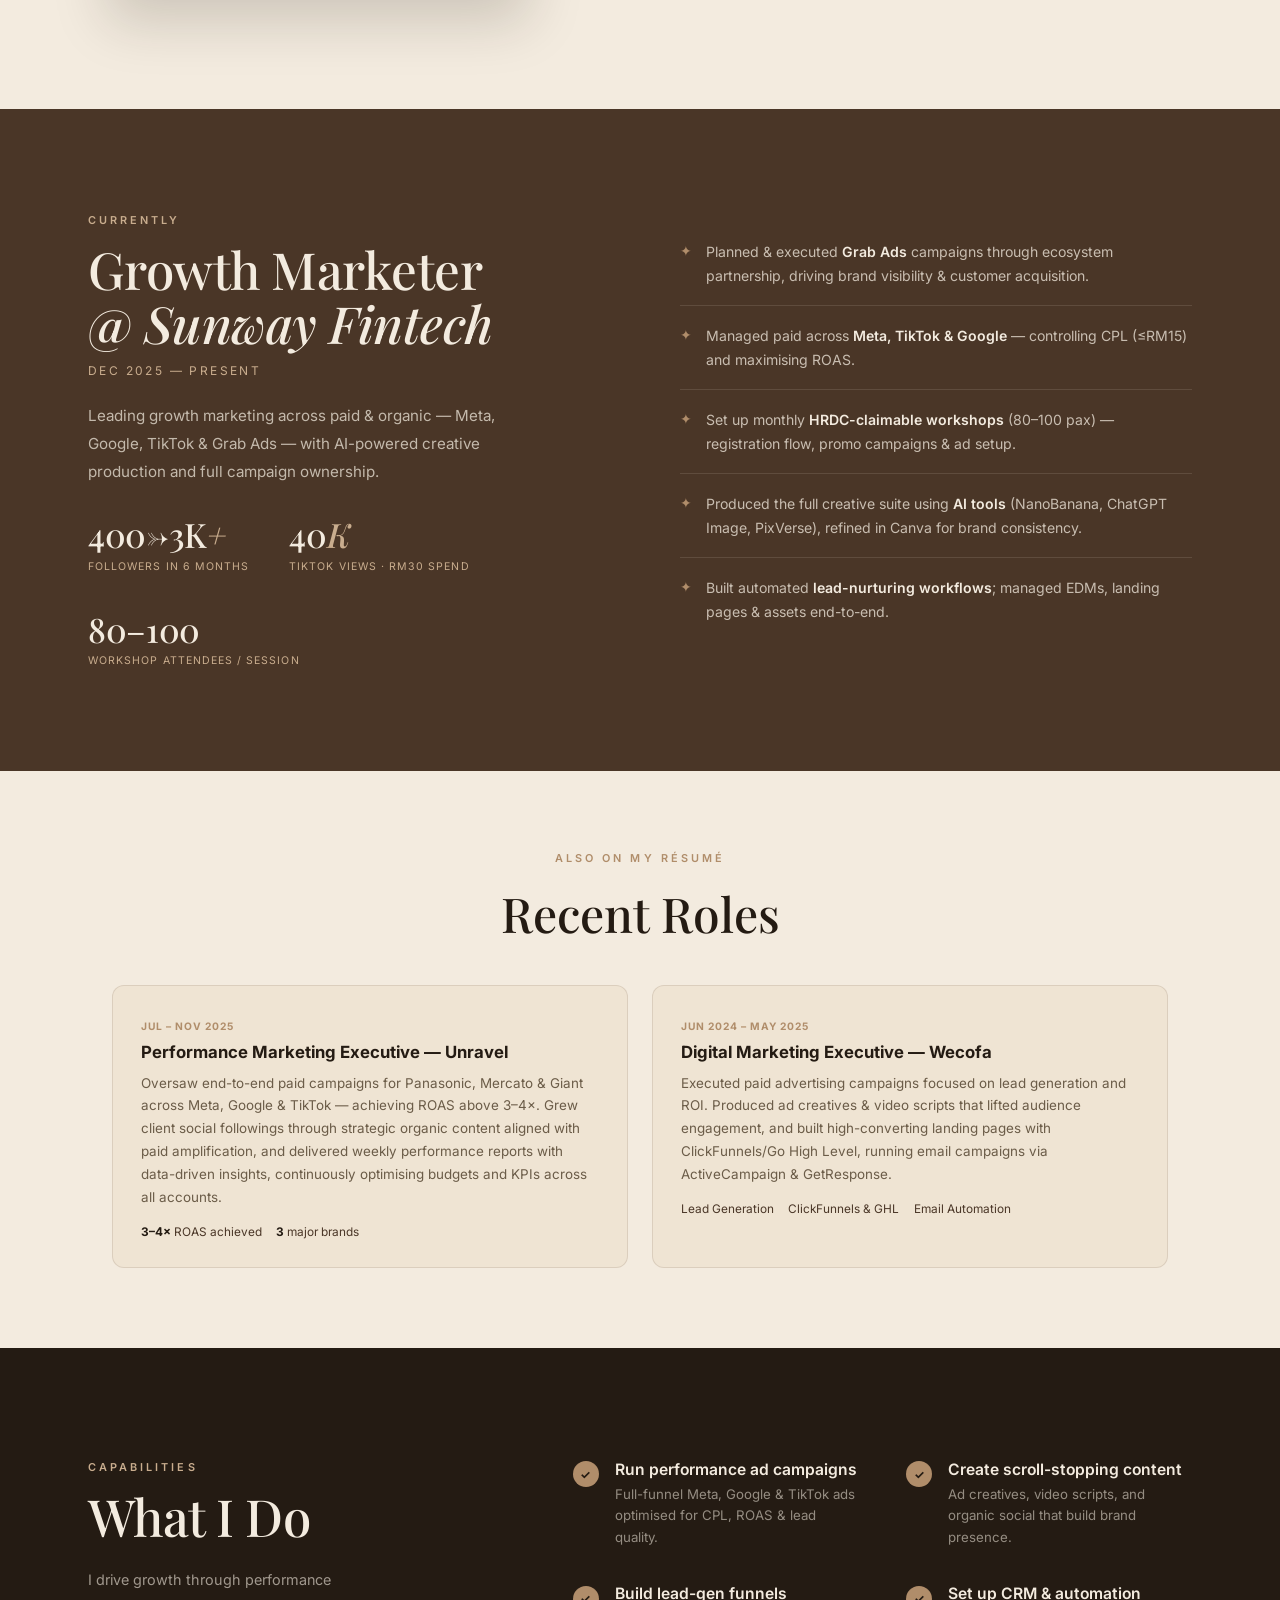
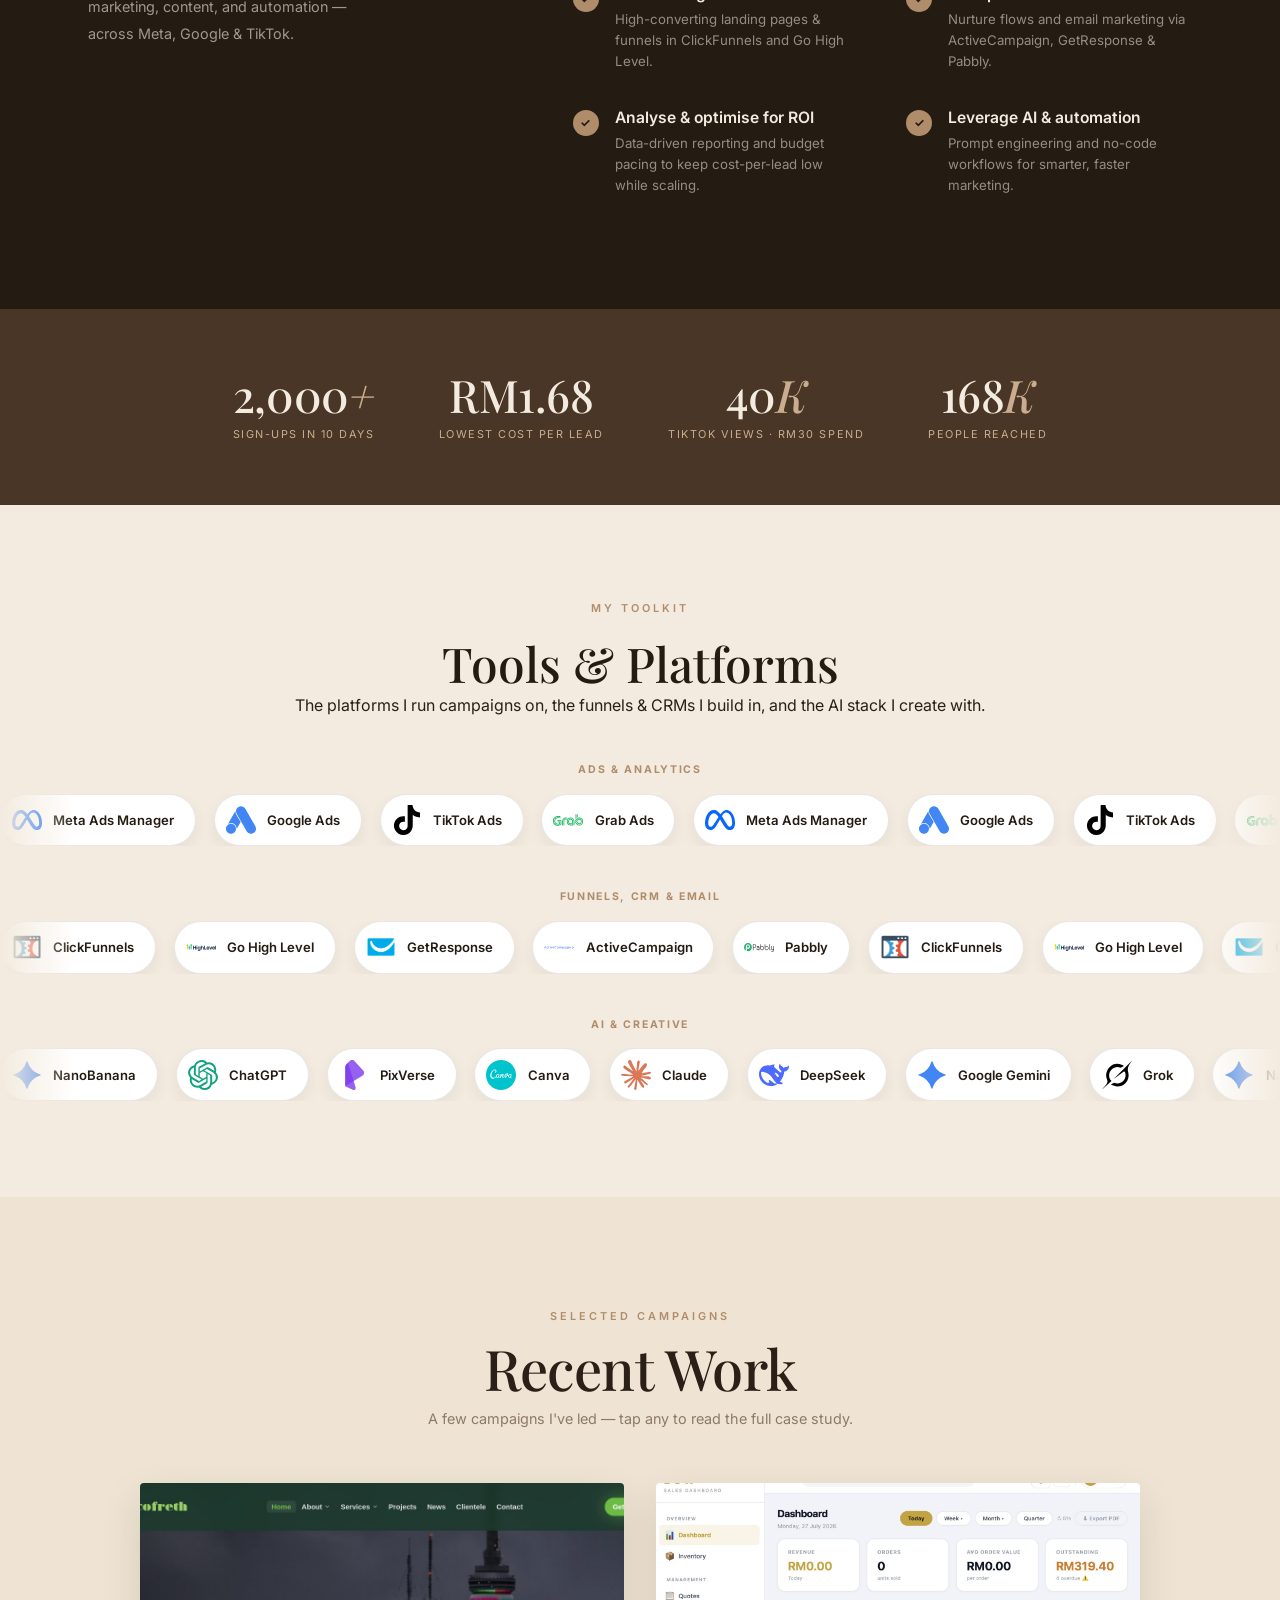
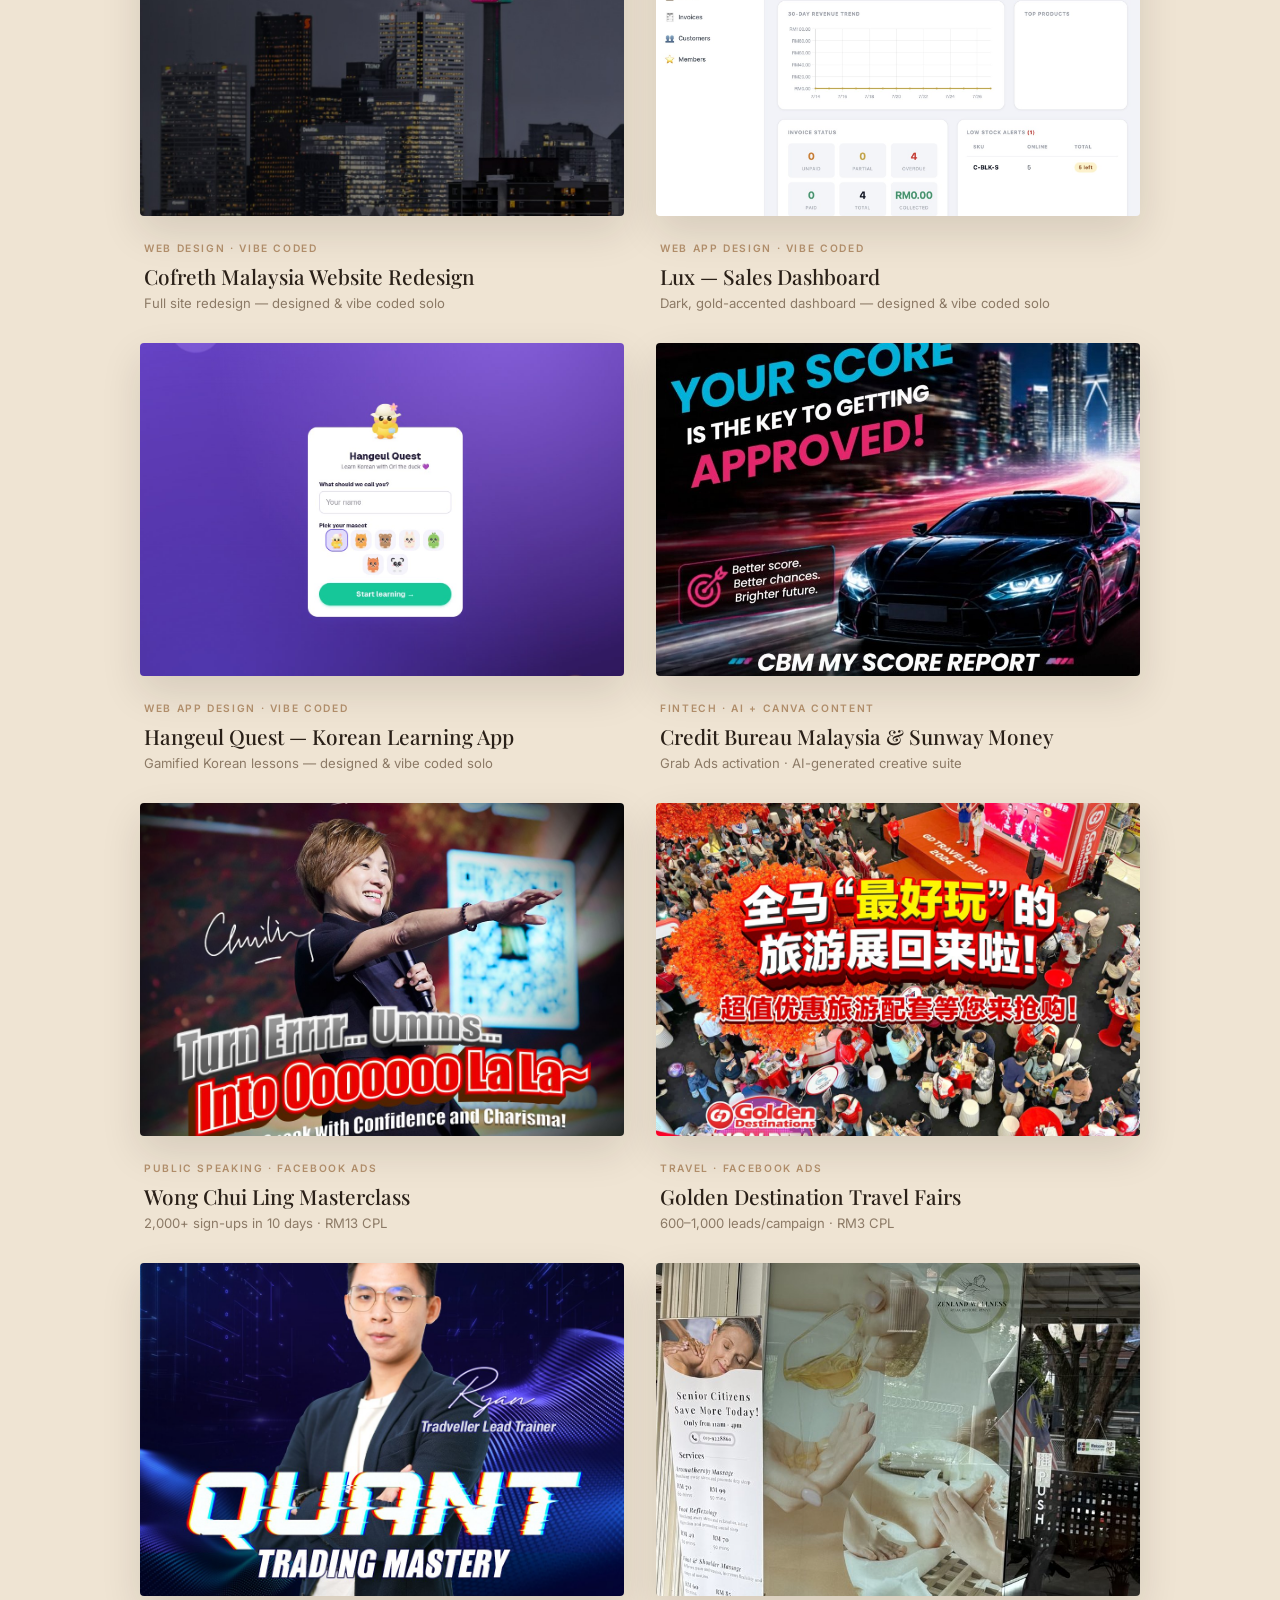
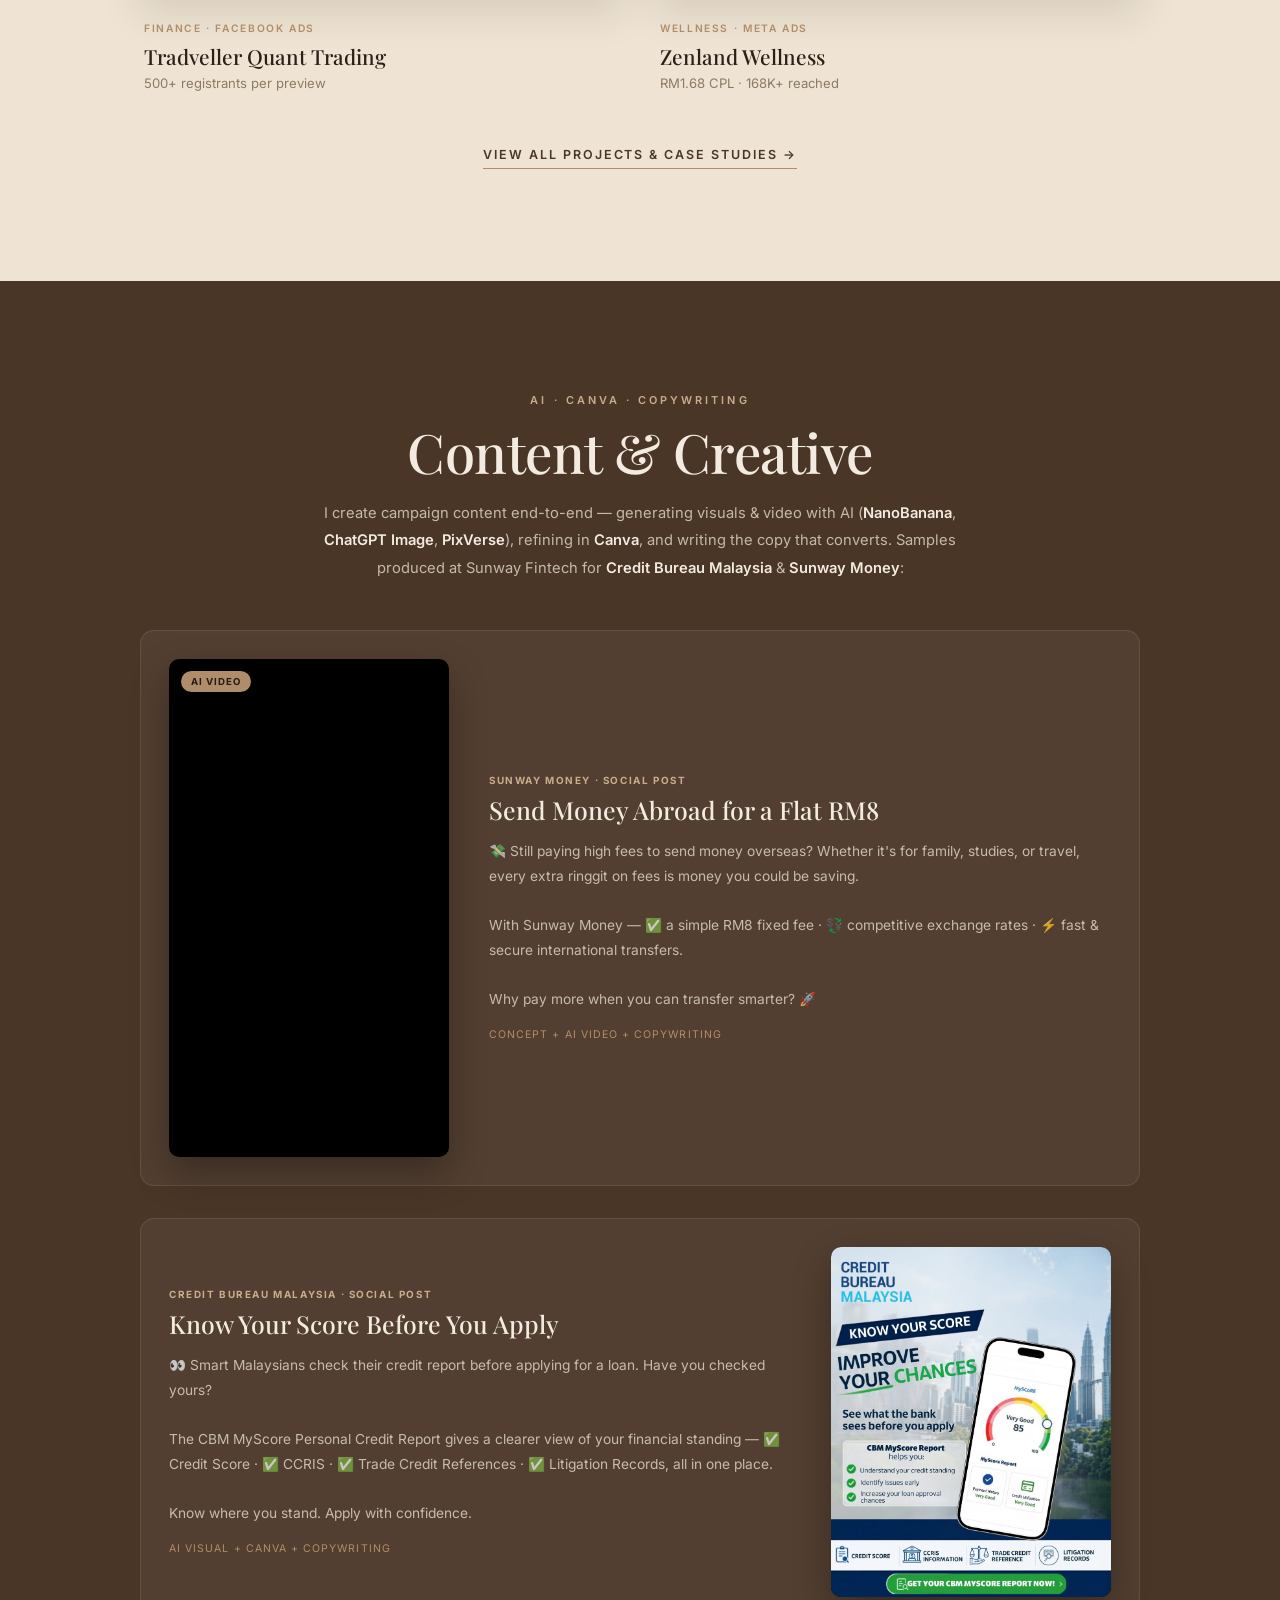
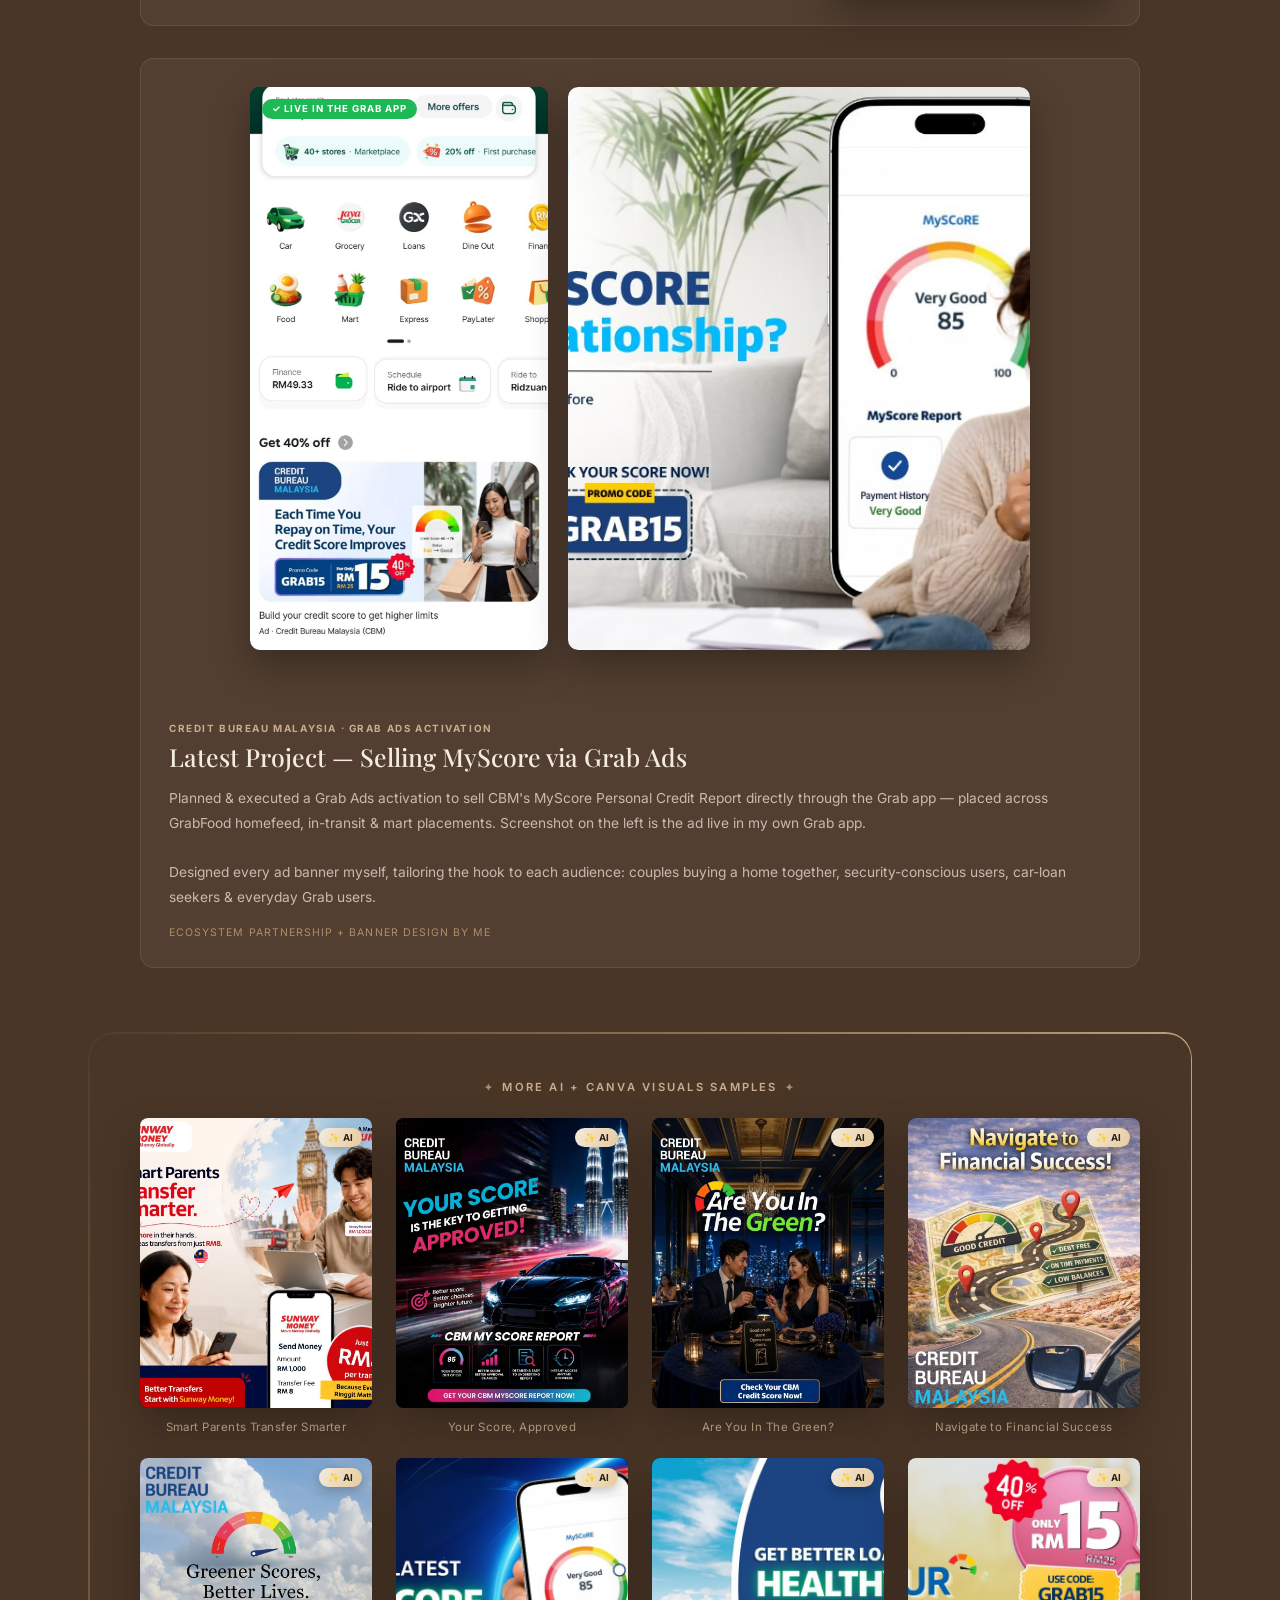
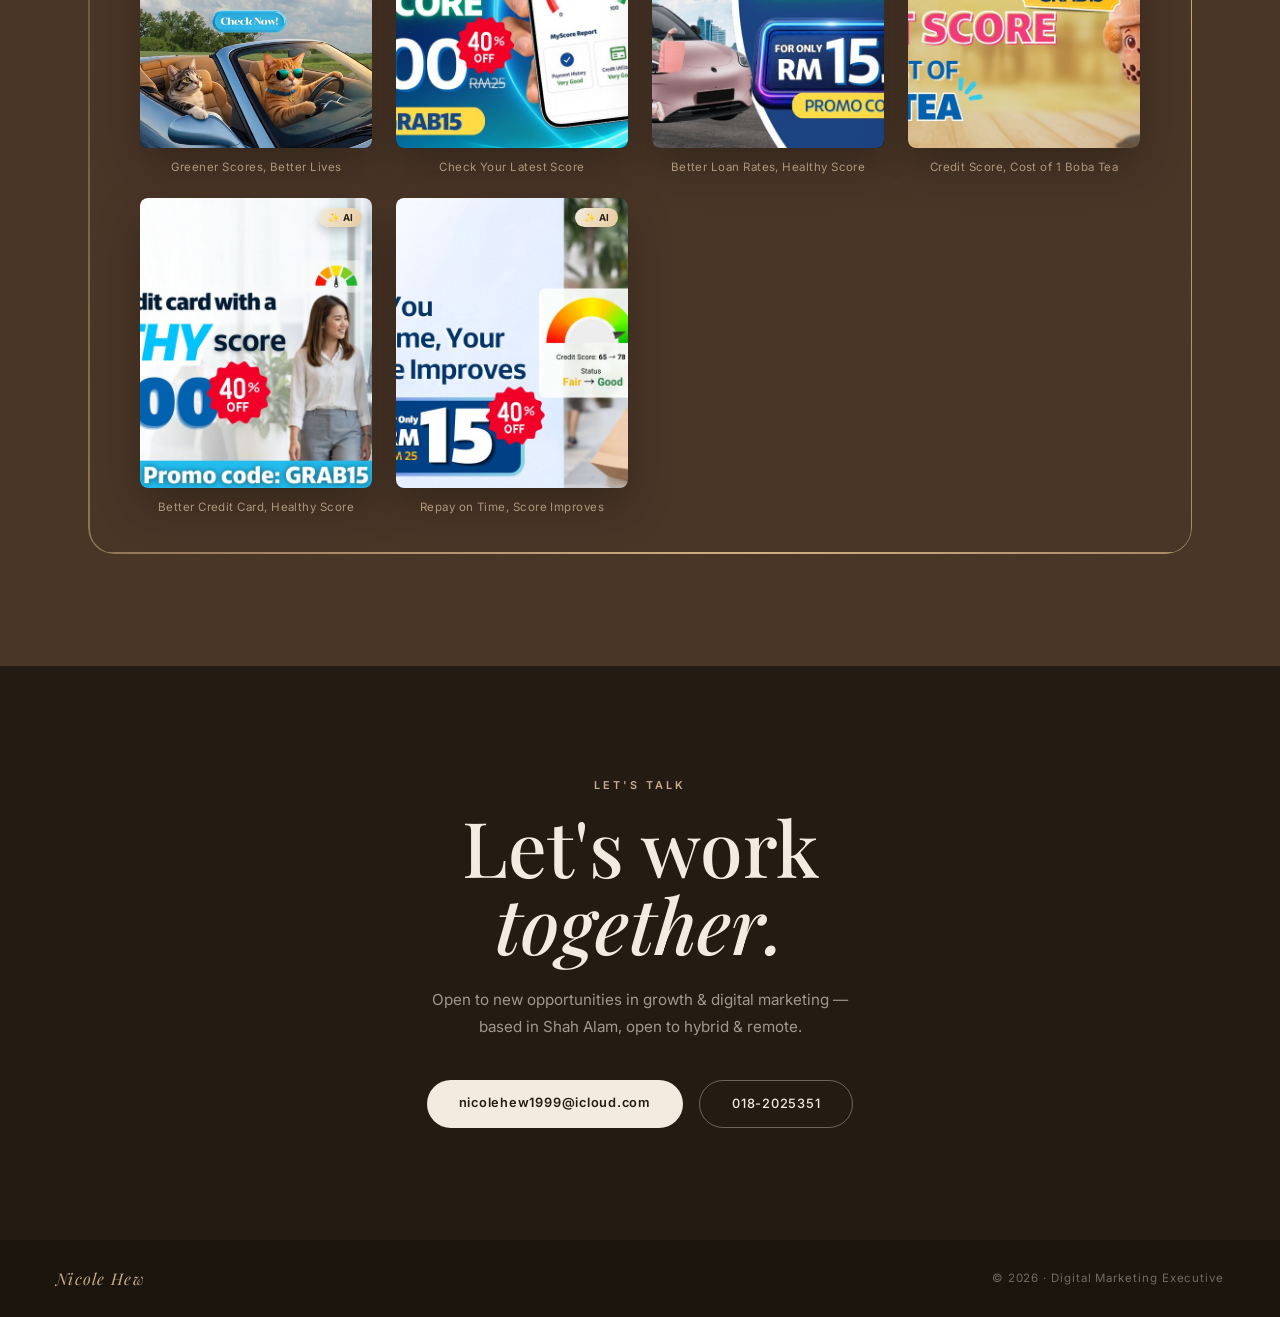
==== commit 587930ac: "Update hero photo" ====
--- a/index.html
+++ b/index.html
@@ -38,7 +38,7 @@
       </div>
     </div>
     <div class="hero-photo">
-      <img src="photo2.jpg" alt="Nicole Hew" onerror="this.outerHTML='&lt;div class=\'photo-ph hero-ph\'&gt;&lt;span&gt;Your portrait&lt;/span&gt;&lt;/div&gt;'" />
+      <img src="photo2.jpg?v=2" alt="Nicole Hew" onerror="this.outerHTML='&lt;div class=\'photo-ph hero-ph\'&gt;&lt;span&gt;Your portrait&lt;/span&gt;&lt;/div&gt;'" />
     </div>
   </header>
 
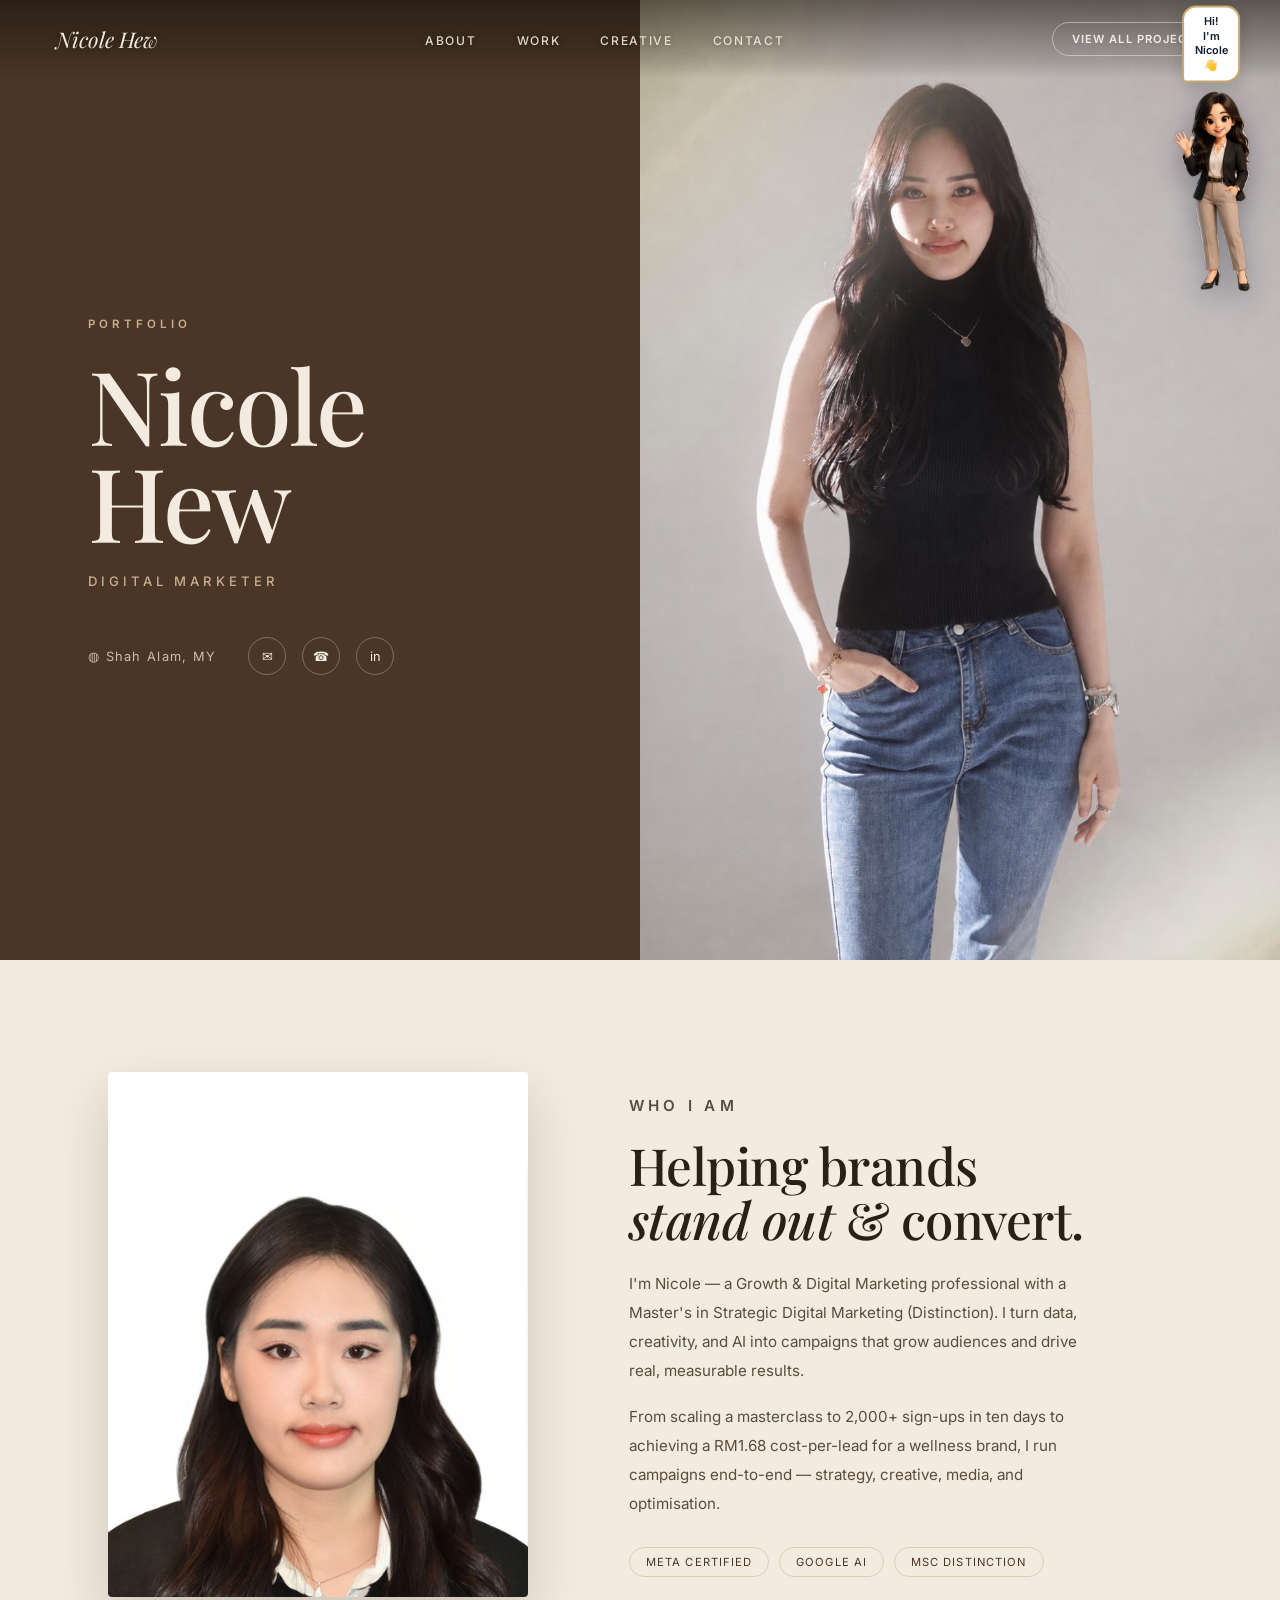
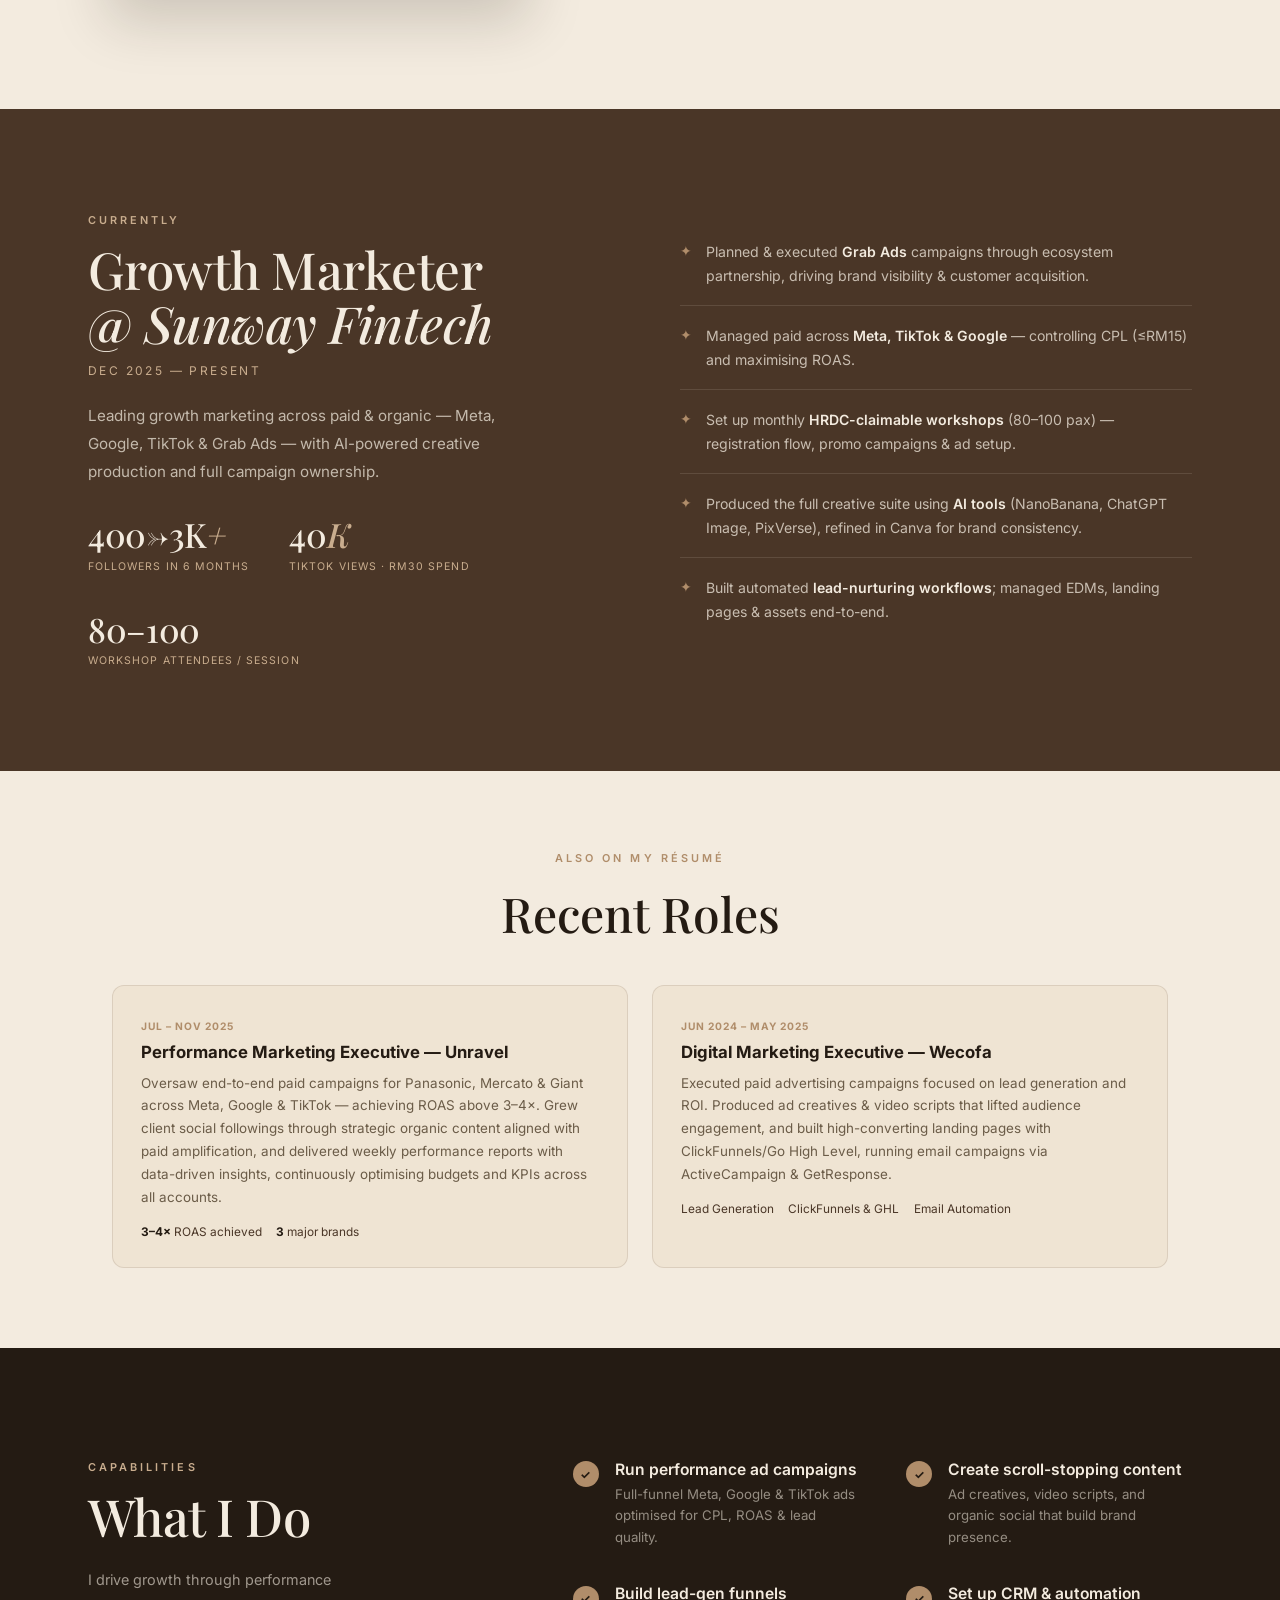
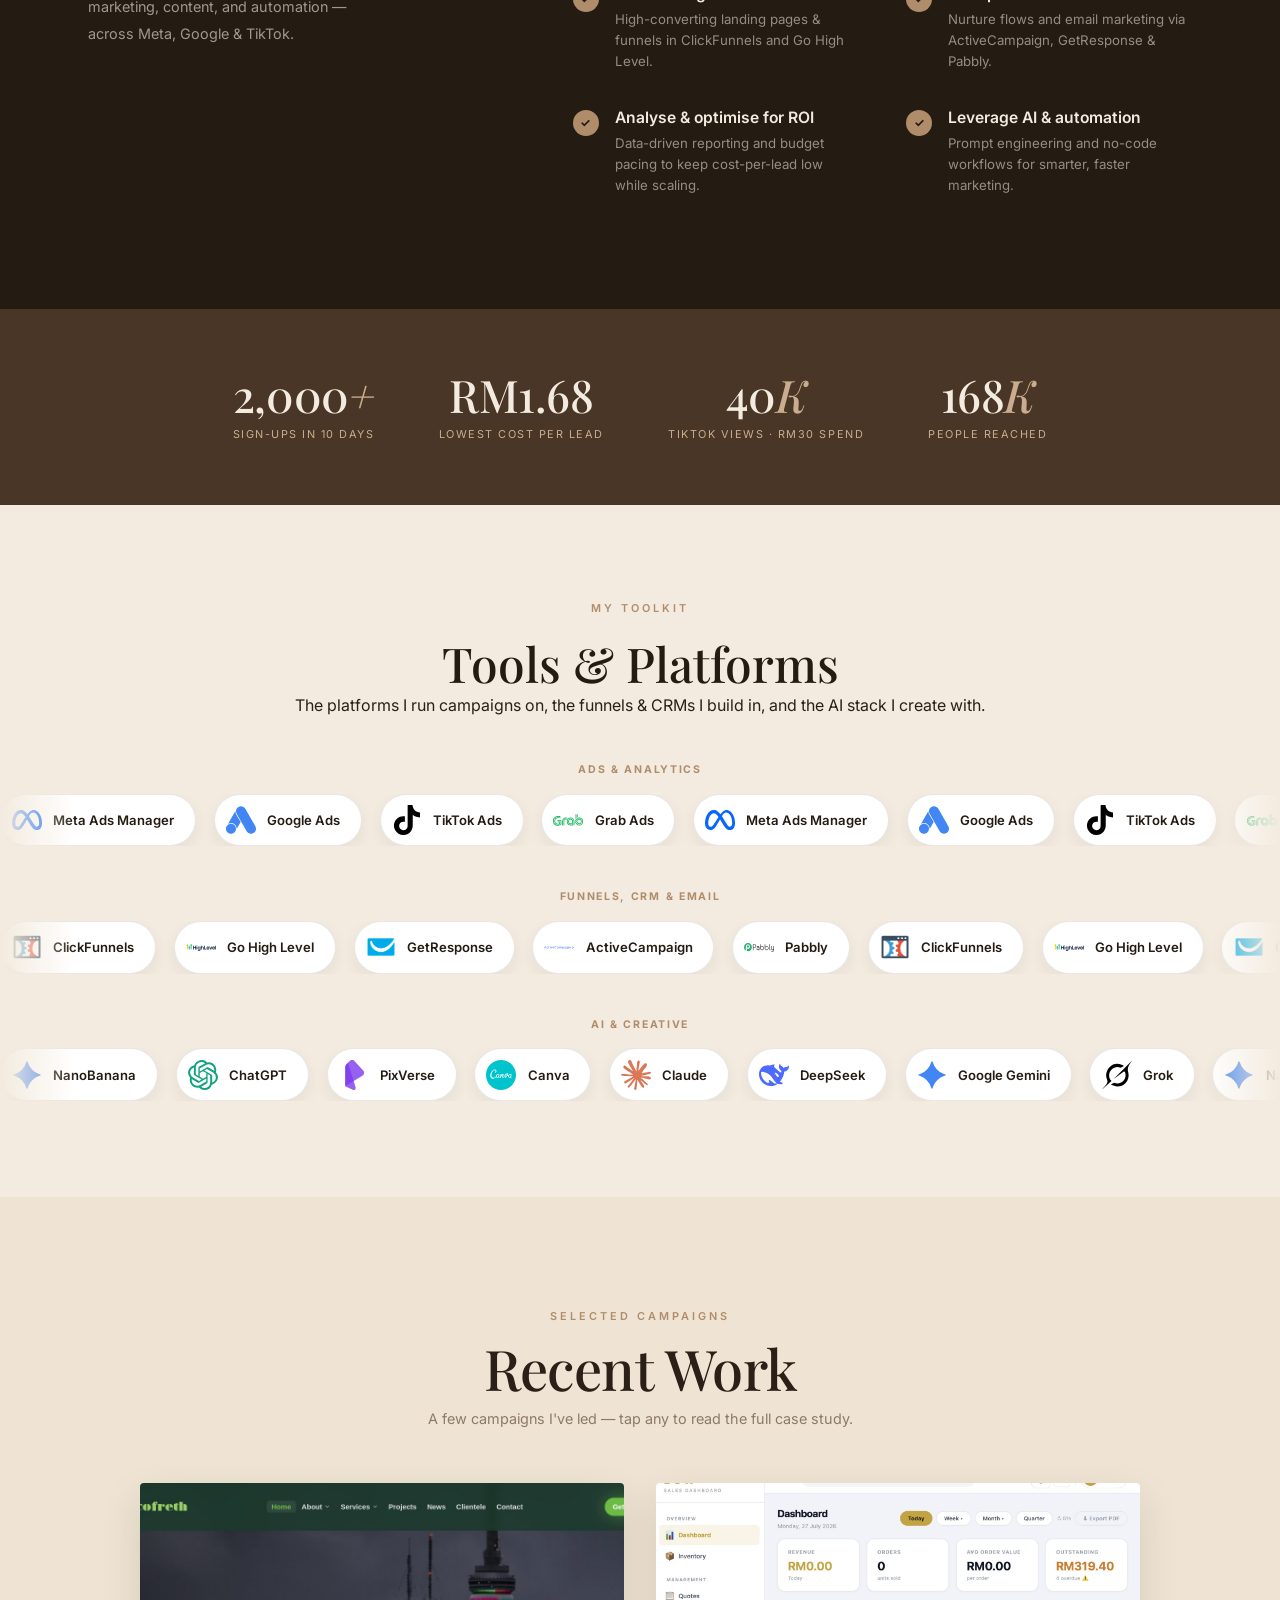
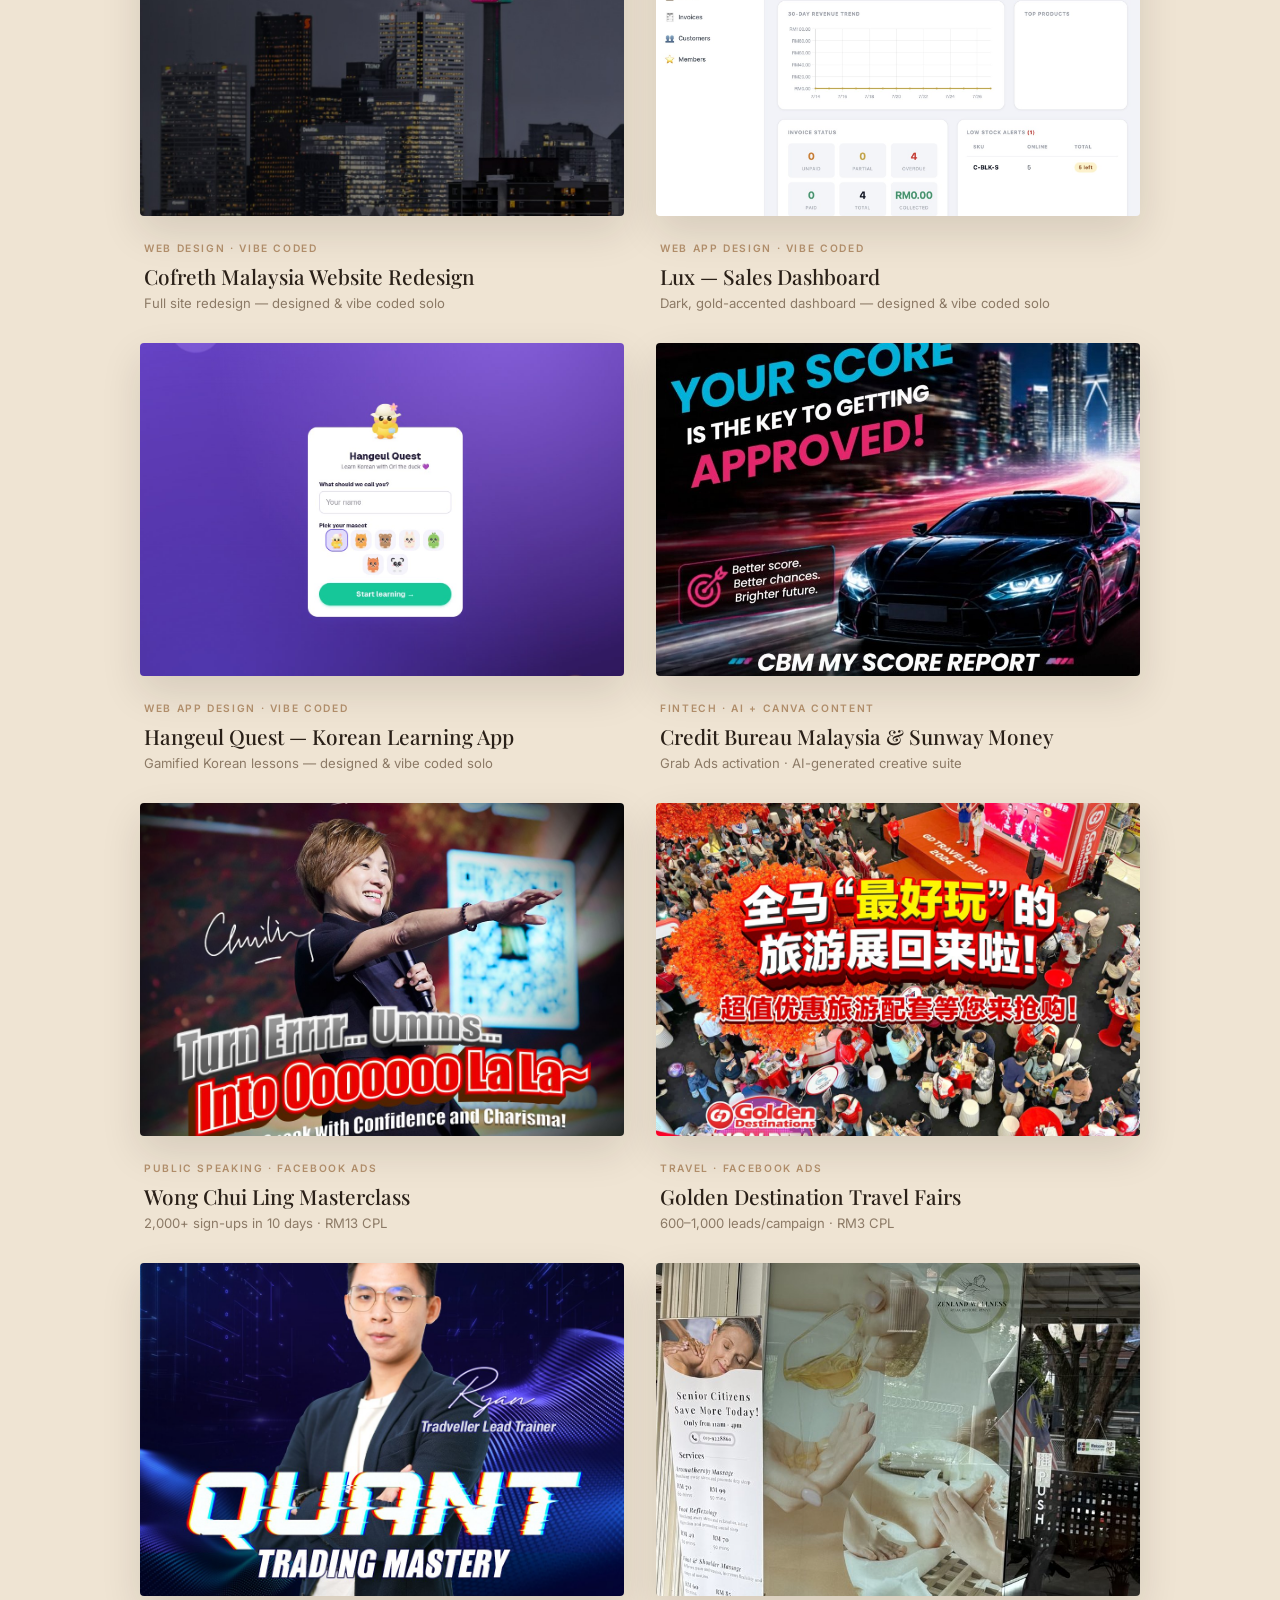
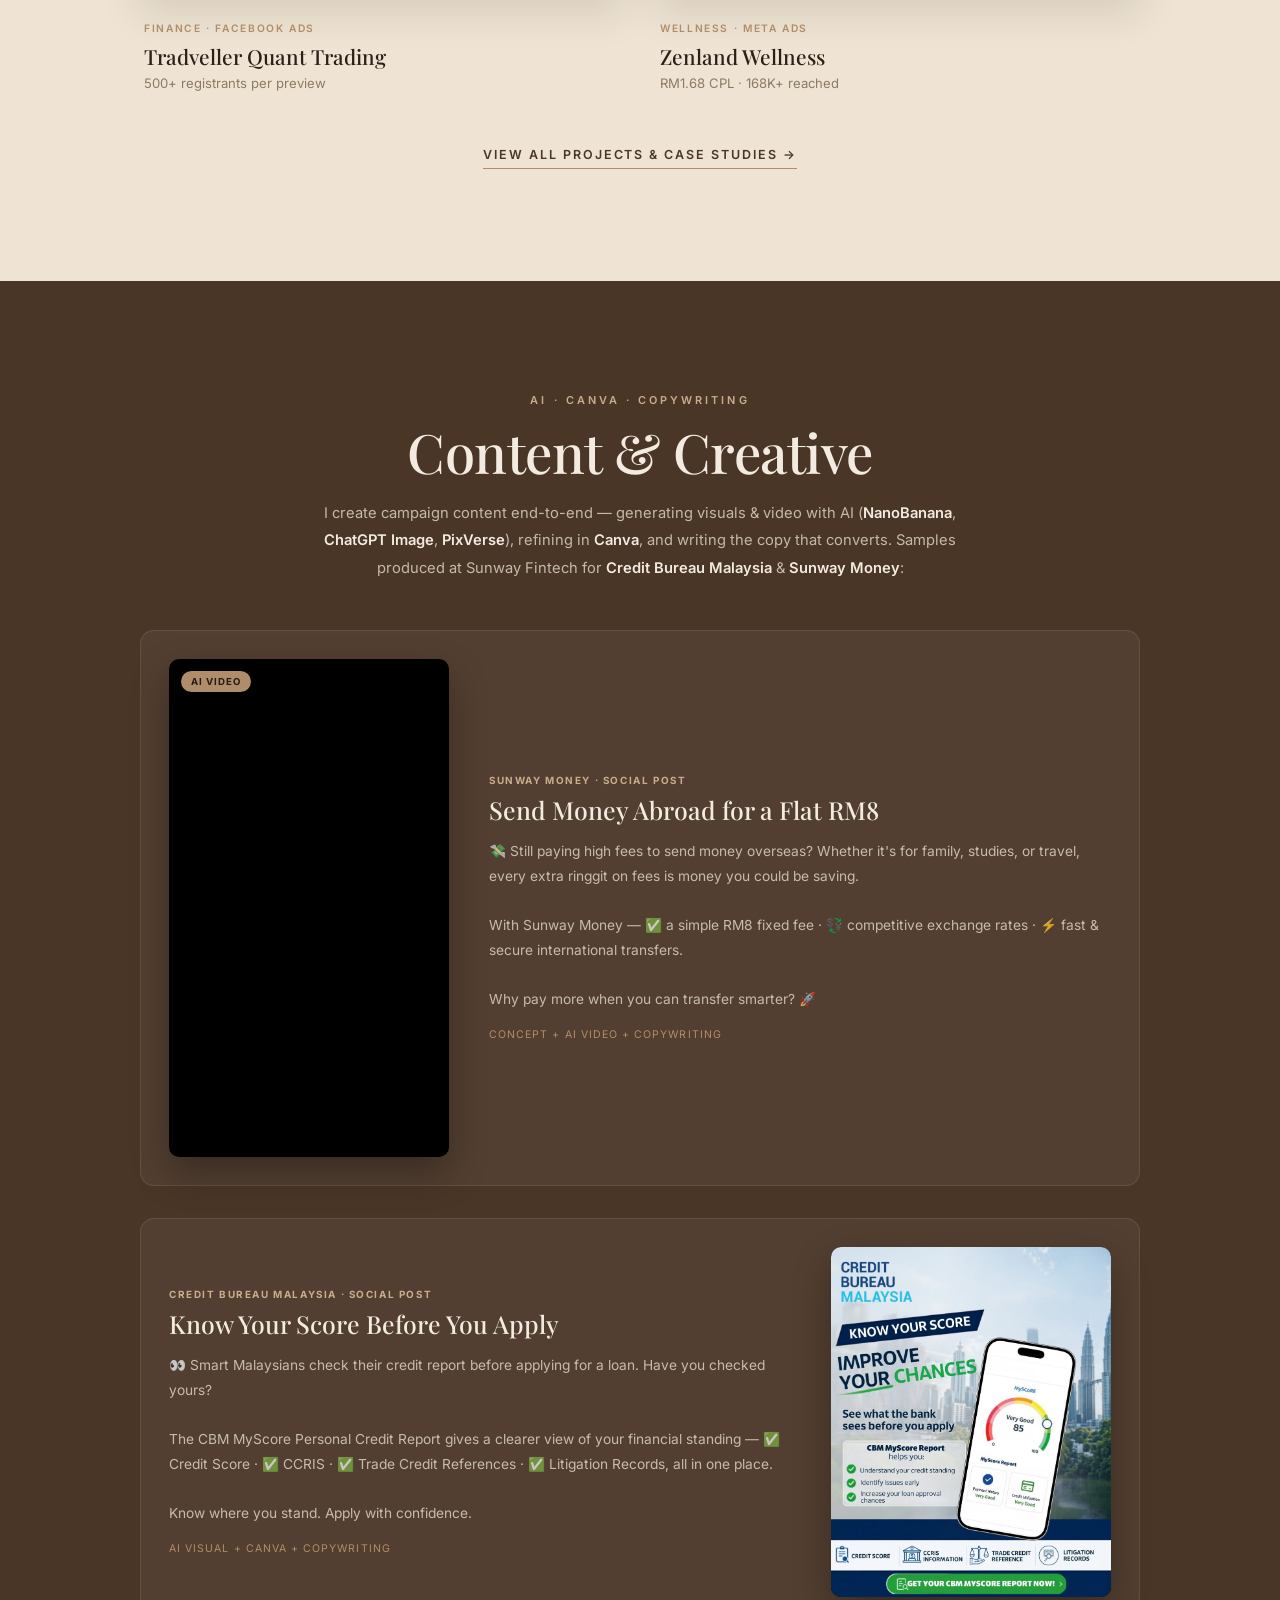
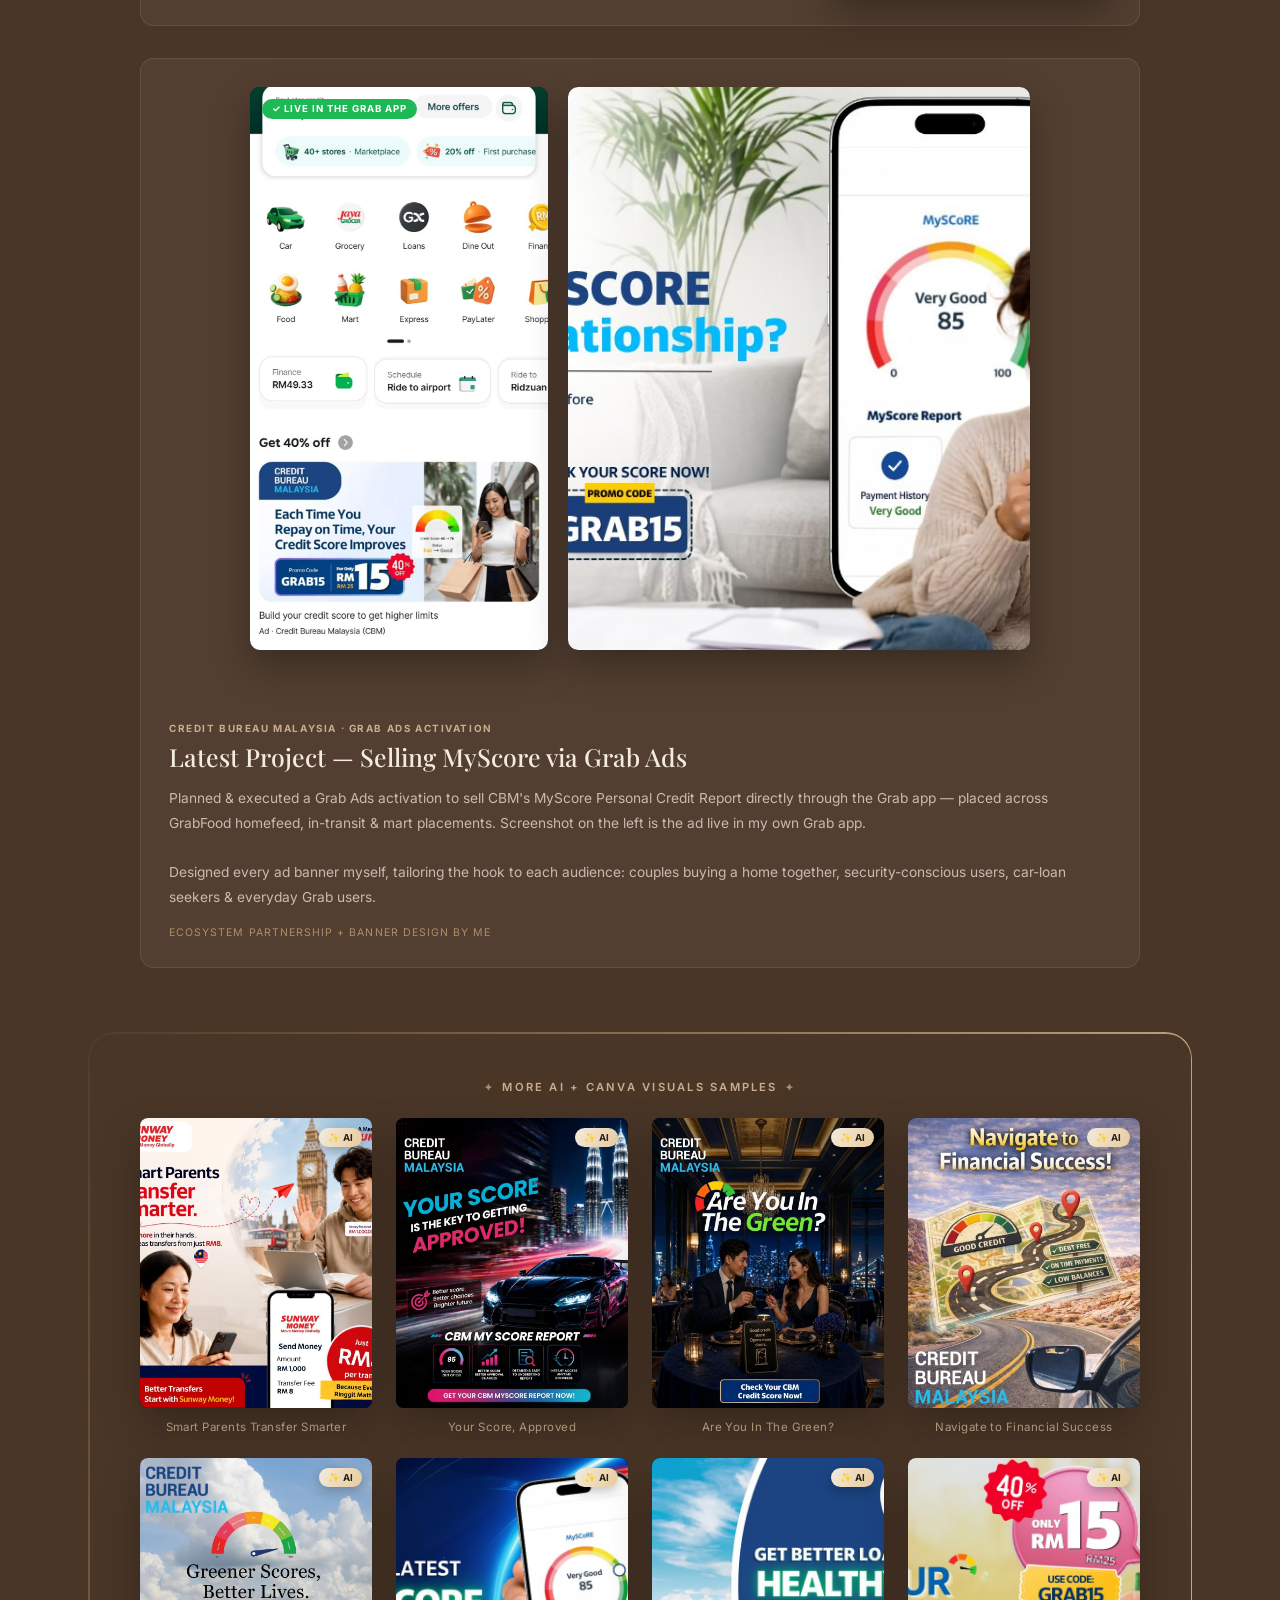
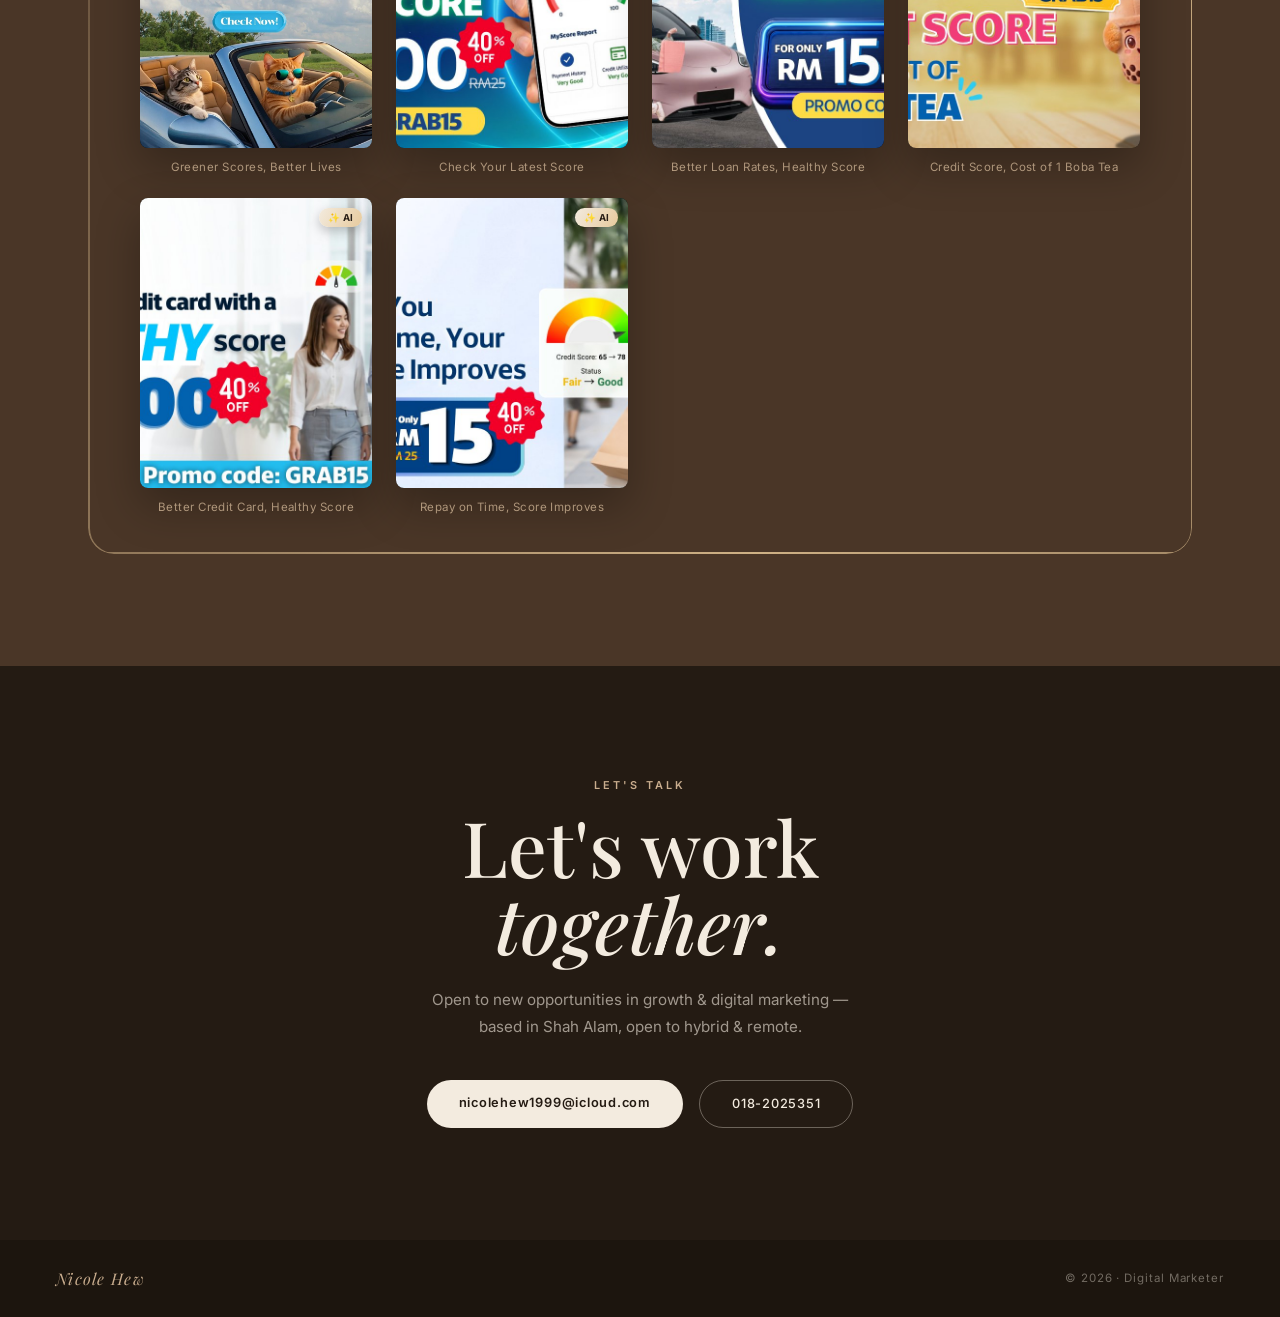
==== commit 5fafba3f: "Remove Apple Ads tag, add View All Projects nav button, simplify title to Digital Marketer" ====
--- a/index.html
+++ b/index.html
@@ -3,11 +3,11 @@
 <head>
   <meta charset="UTF-8" />
   <meta name="viewport" content="width=device-width, initial-scale=1.0" />
-  <title>Nicole Hew — Digital Marketing Executive</title>
+  <title>Nicole Hew — Digital Marketer</title>
   <link rel="preconnect" href="https://fonts.googleapis.com" />
   <link rel="preconnect" href="https://fonts.gstatic.com" crossorigin />
   <link href="https://fonts.googleapis.com/css2?family=Playfair+Display:ital,wght@0,400;0,500;0,600;1,400;1,500&family=Cormorant+Garamond:ital@0;1&family=Inter:wght@300;400;500;600&display=swap" rel="stylesheet" />
-  <link rel="stylesheet" href="style.css?v=26" />
+  <link rel="stylesheet" href="style.css?v=27" />
 </head>
 <body>
 
@@ -20,6 +20,7 @@
       <li><a href="#ai">Creative</a></li>
       <li><a href="#contact">Contact</a></li>
     </ul>
+    <a class="nav-cta" href="projects.html">View All Projects</a>
   </nav>
 
   <!-- HERO -->
@@ -27,7 +28,7 @@
     <div class="hero-text">
       <p class="hero-eyebrow">Portfolio</p>
       <h1 class="hero-name">Nicole<br/>Hew</h1>
-      <p class="hero-role">Digital Marketing Executive</p>
+      <p class="hero-role">Digital Marketer</p>
       <div class="hero-foot">
         <span class="hero-loc">◍ Shah Alam, MY</span>
         <div class="hero-socials">
@@ -53,7 +54,7 @@
       <p>I'm Nicole — a Growth &amp; Digital Marketing professional with a Master's in Strategic Digital Marketing (Distinction). I turn data, creativity, and AI into campaigns that grow audiences and drive real, measurable results.</p>
       <p>From scaling a masterclass to 2,000+ sign-ups in ten days to achieving a RM1.68 cost-per-lead for a wellness brand, I run campaigns end-to-end — strategy, creative, media, and optimisation.</p>
       <div class="about-tags">
-        <span>Meta Certified</span><span>Apple Ads</span><span>Google AI</span><span>MSc Distinction</span>
+        <span>Meta Certified</span><span>Google AI</span><span>MSc Distinction</span>
       </div>
     </div>
   </section>
@@ -297,7 +298,7 @@
 
   <footer>
     <span>Nicole Hew</span>
-    <span>© 2026 · Digital Marketing Executive</span>
+    <span>© 2026 · Digital Marketer</span>
   </footer>
 
   <script src="main.js?v=13"></script>
--- a/style.css
+++ b/style.css
@@ -46,6 +46,13 @@
 }
 nav ul a:hover { color: var(--tan-soft); }
 nav ul a:hover::after { transform: scaleX(1); }
+.nav-cta {
+  font-size: 0.7rem; font-weight: 600; letter-spacing: 0.1em; text-transform: uppercase;
+  color: var(--cream); text-decoration: none; white-space: nowrap;
+  border: 1px solid rgba(243,235,223,0.5); border-radius: 999px; padding: 0.55rem 1.2rem;
+  transition: background 0.25s, border-color 0.25s, color 0.25s;
+}
+.nav-cta:hover { background: var(--tan); border-color: var(--tan); color: var(--espresso); }
 
 /* ── HERO ── */
 .hero {
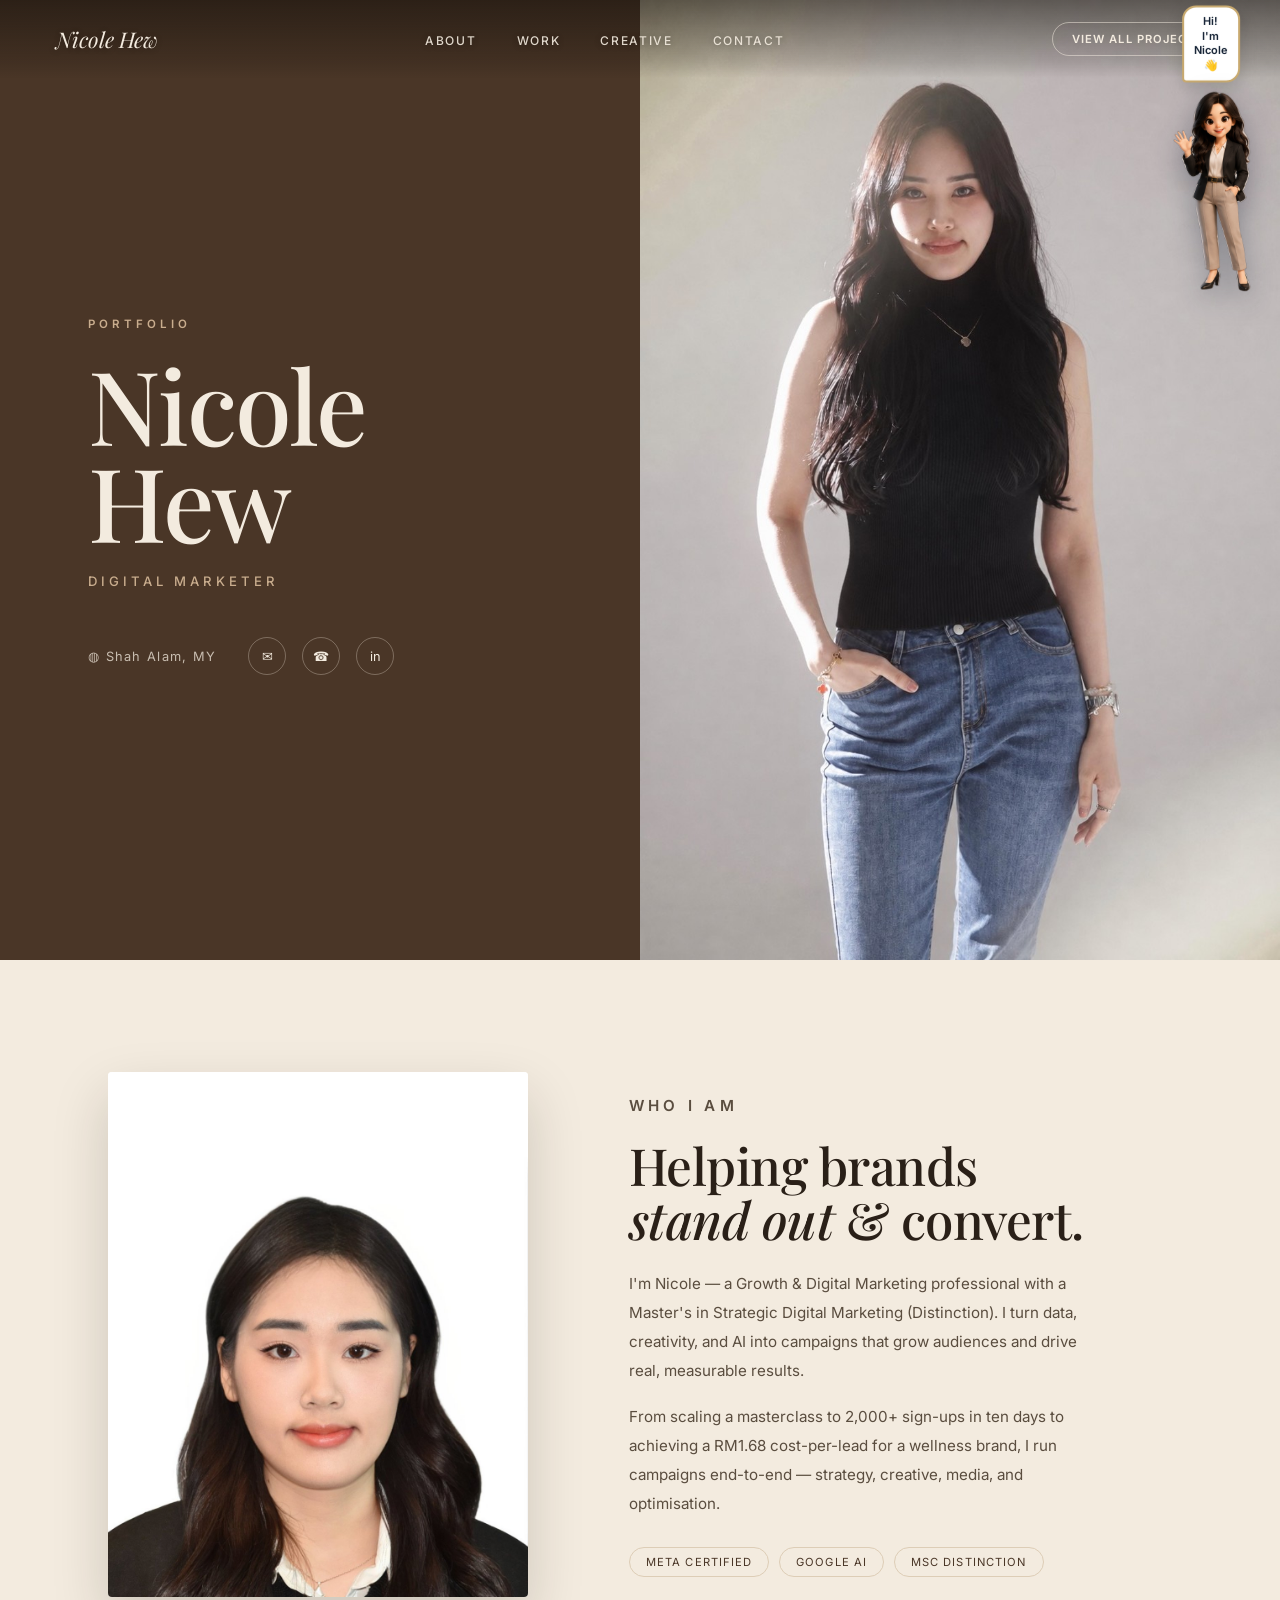
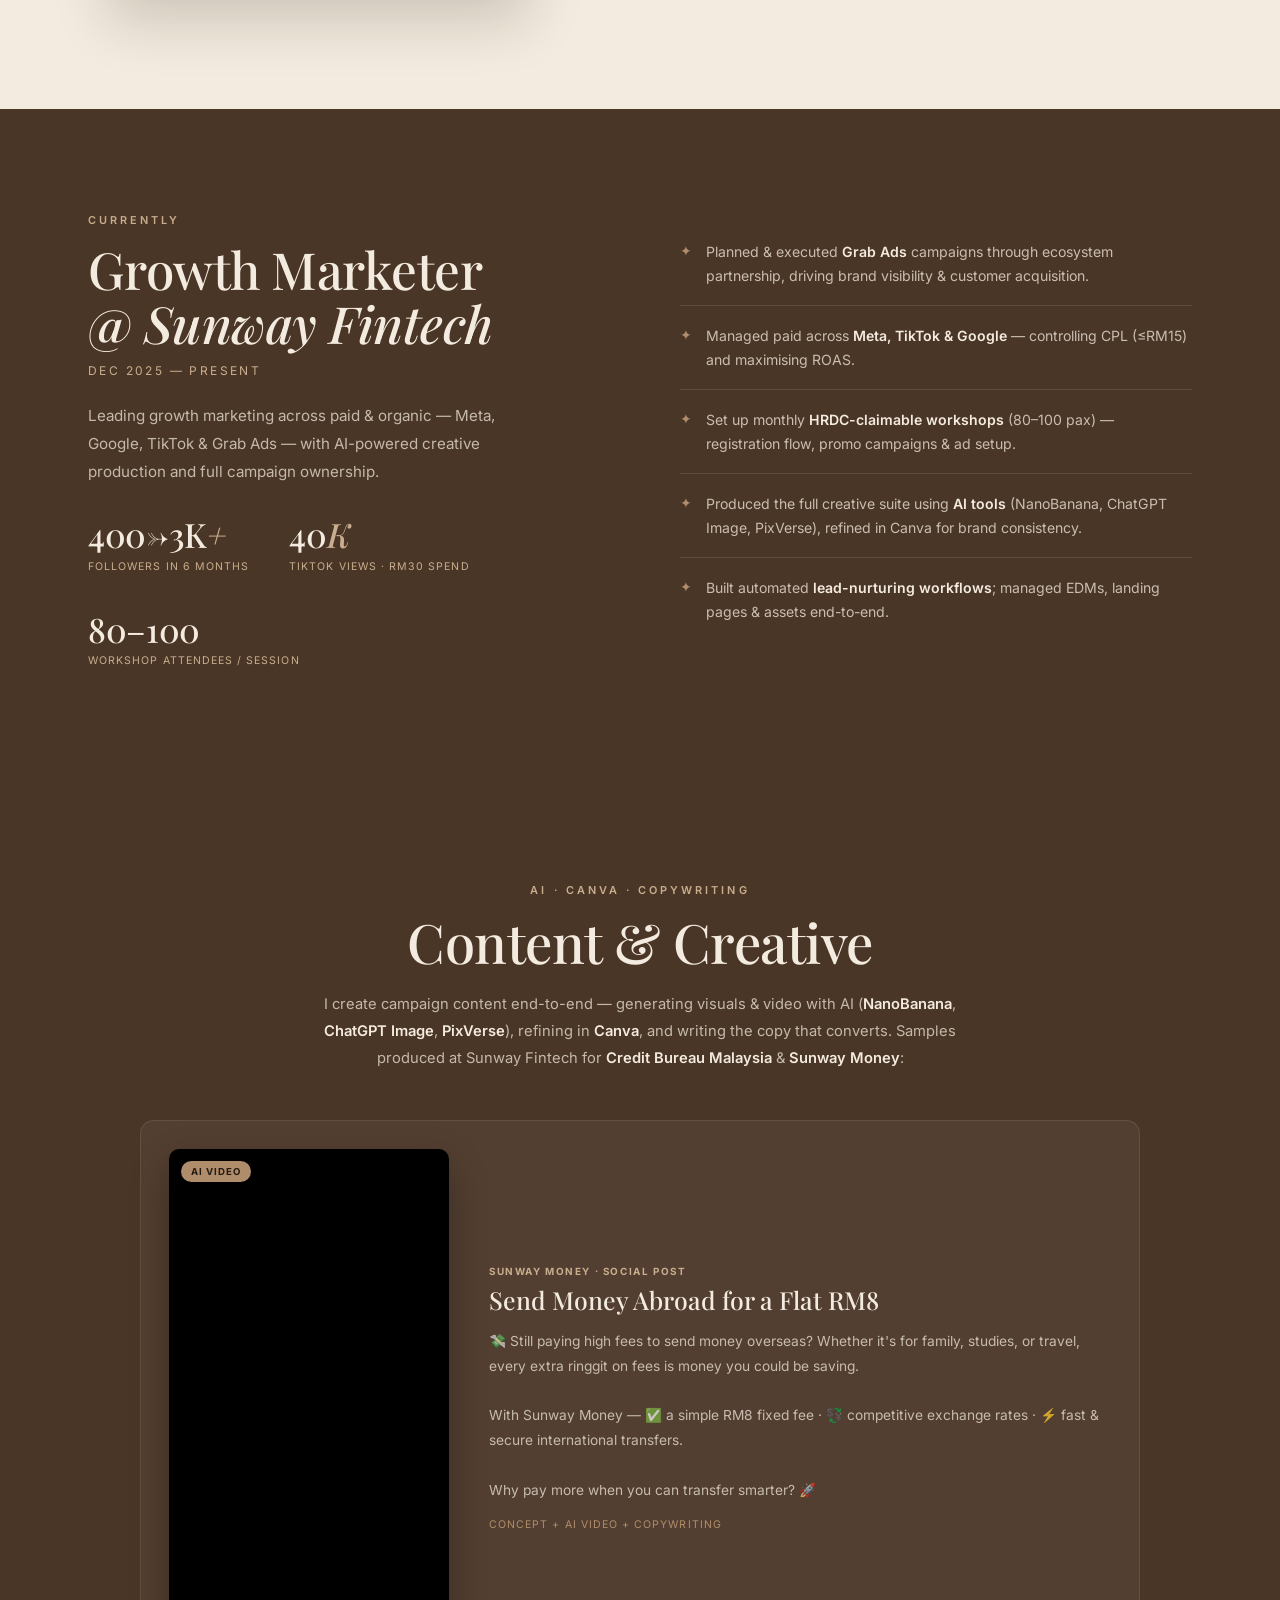
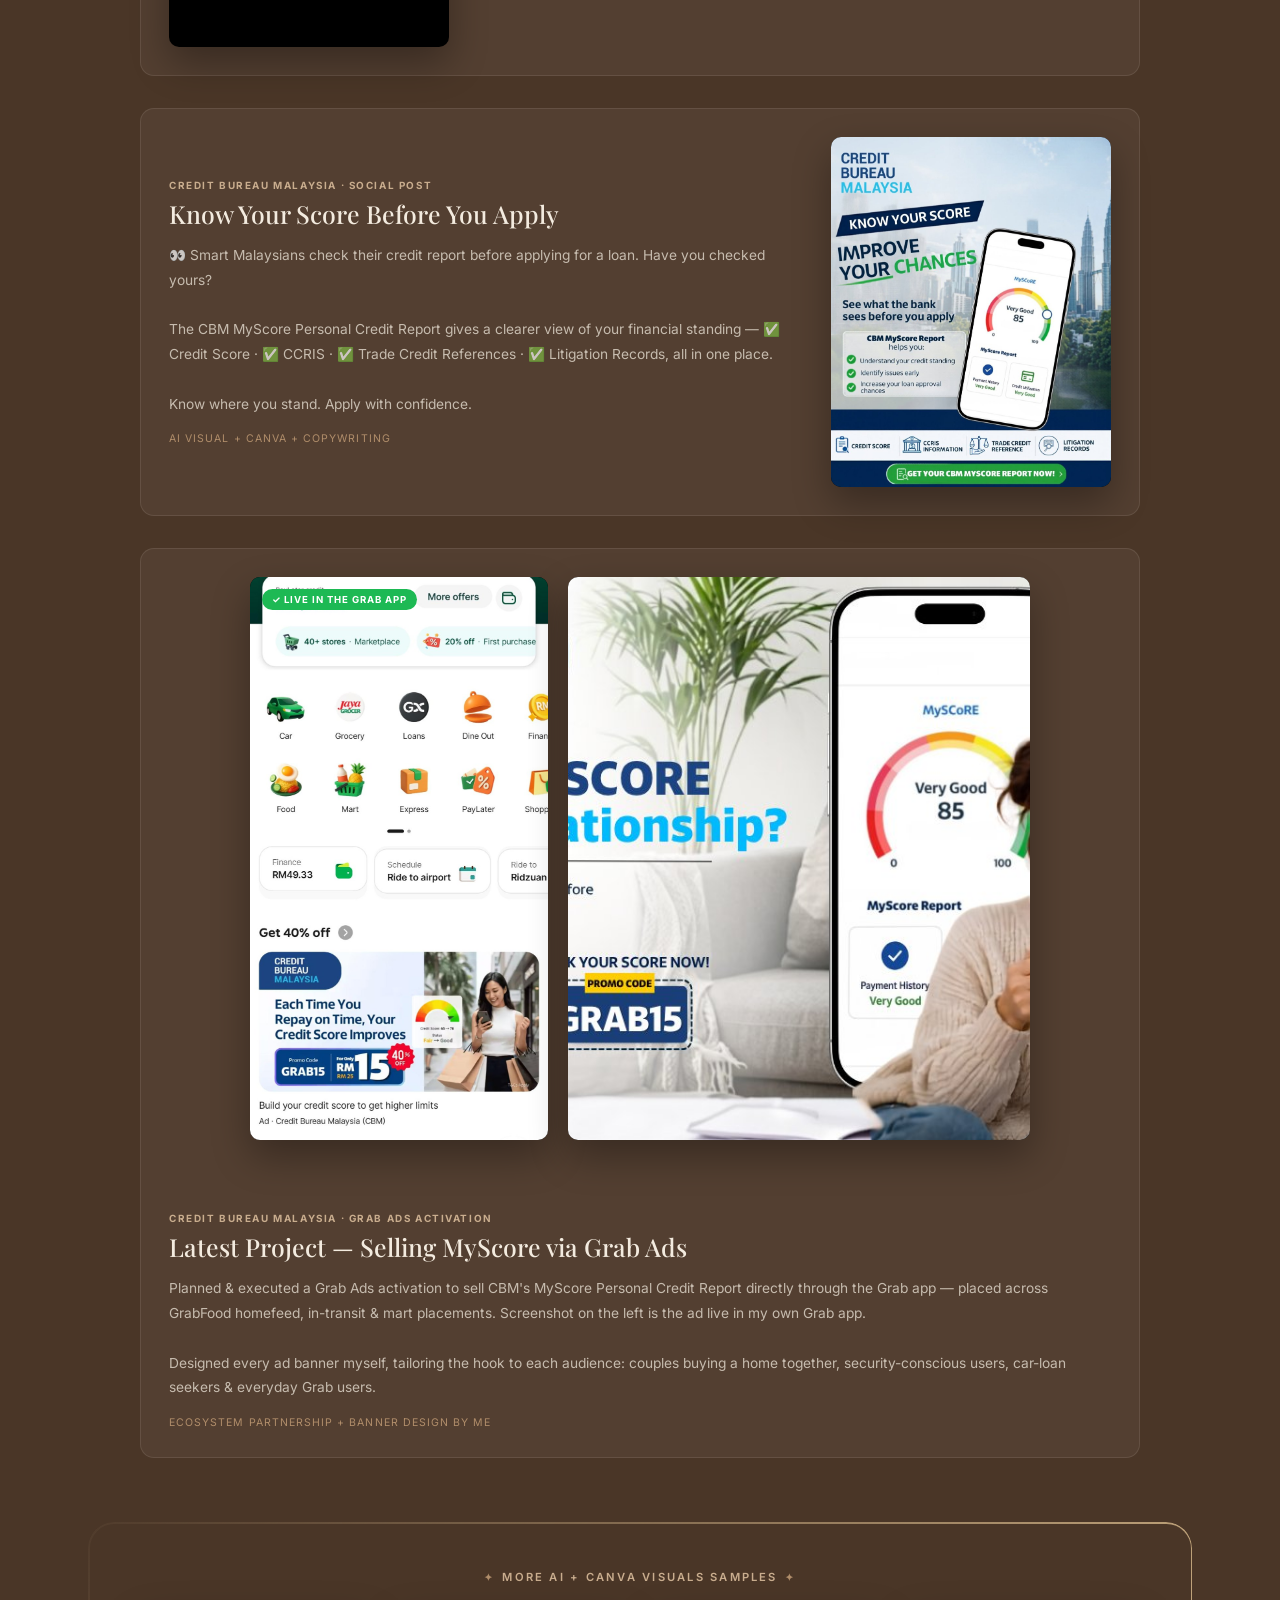
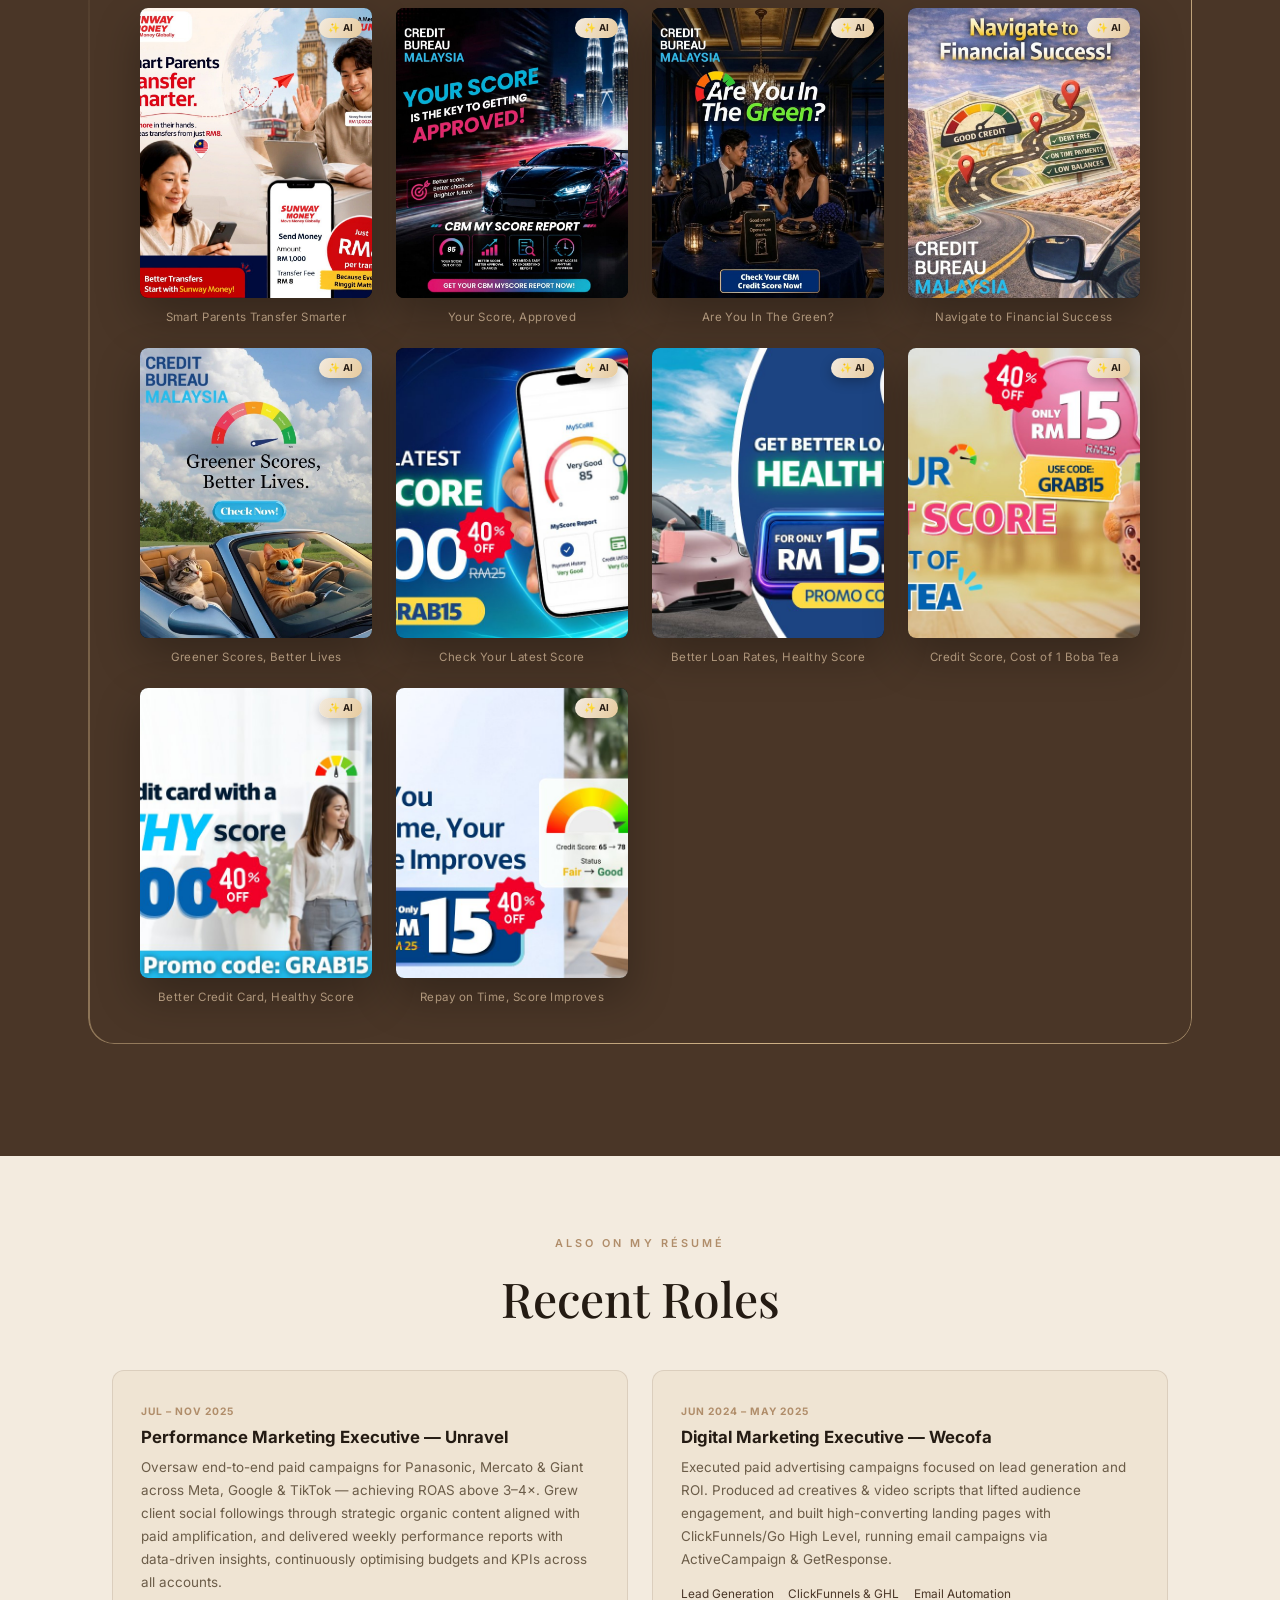
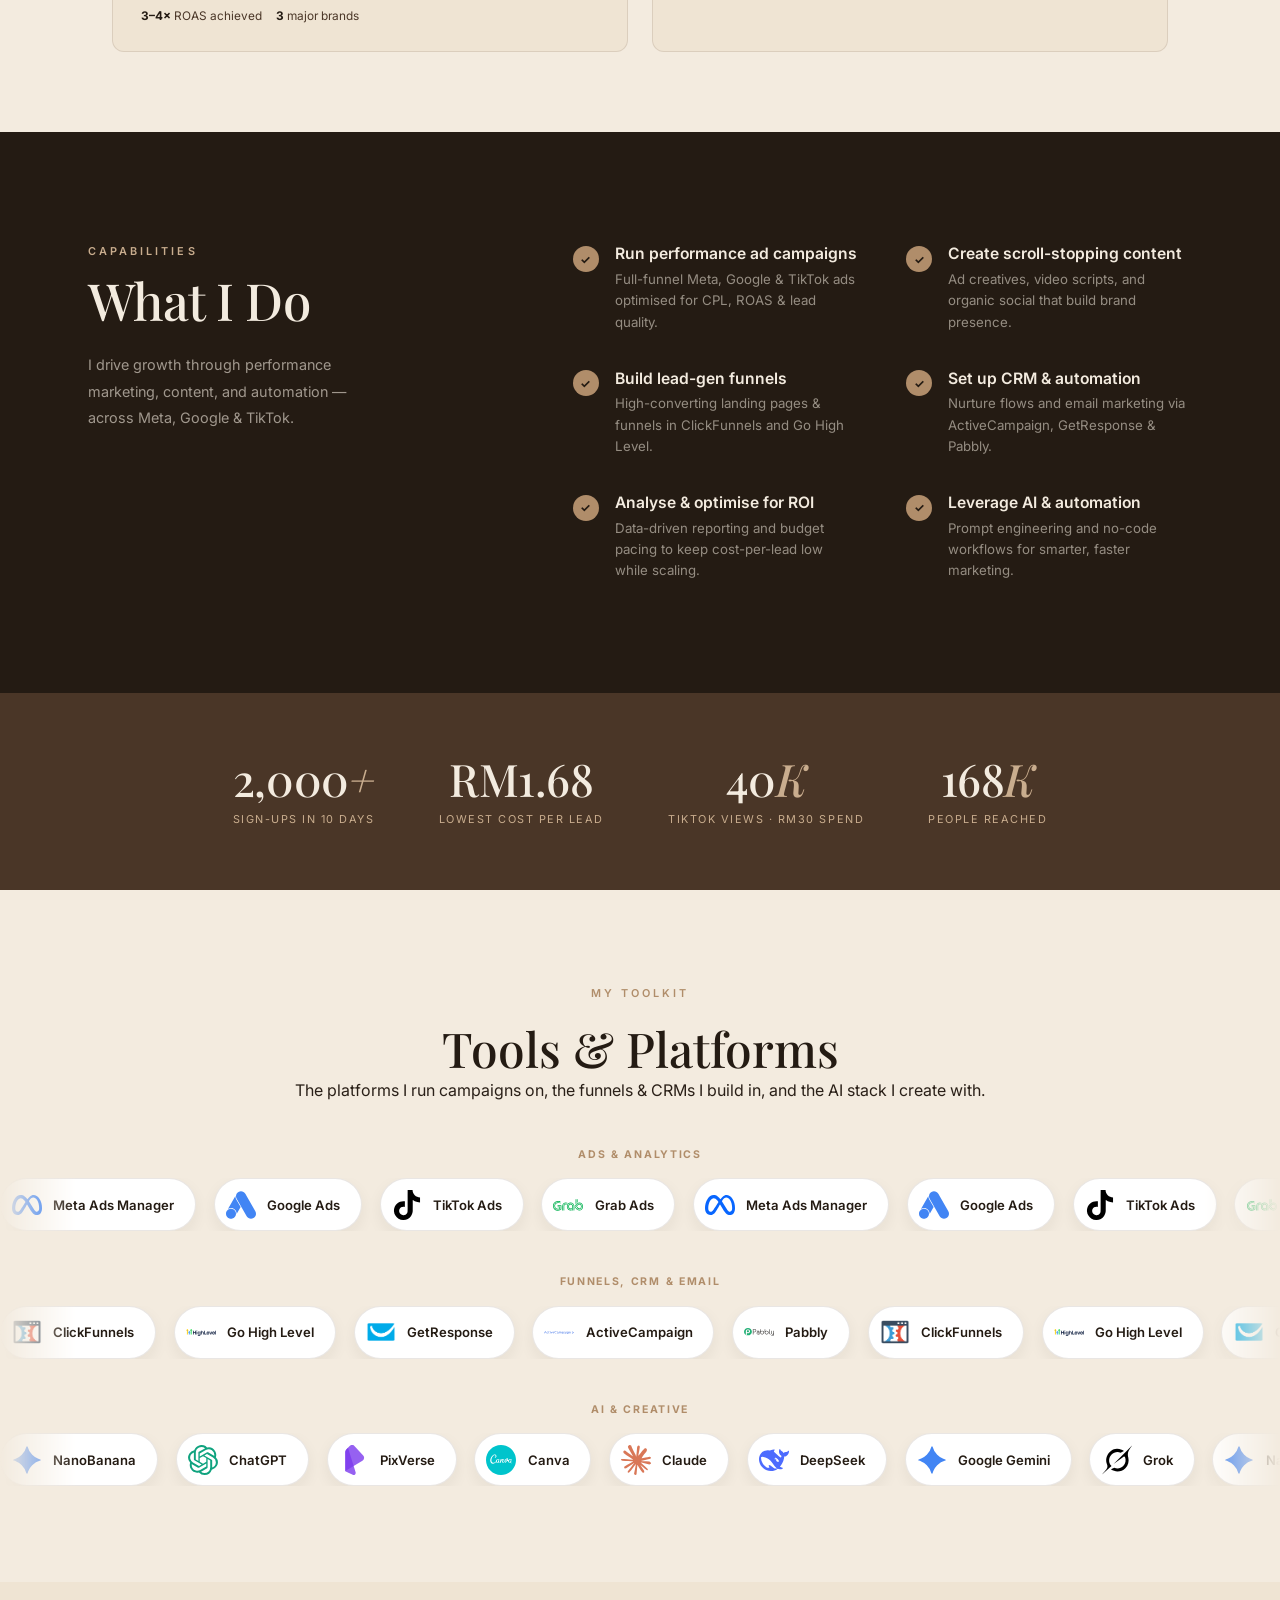
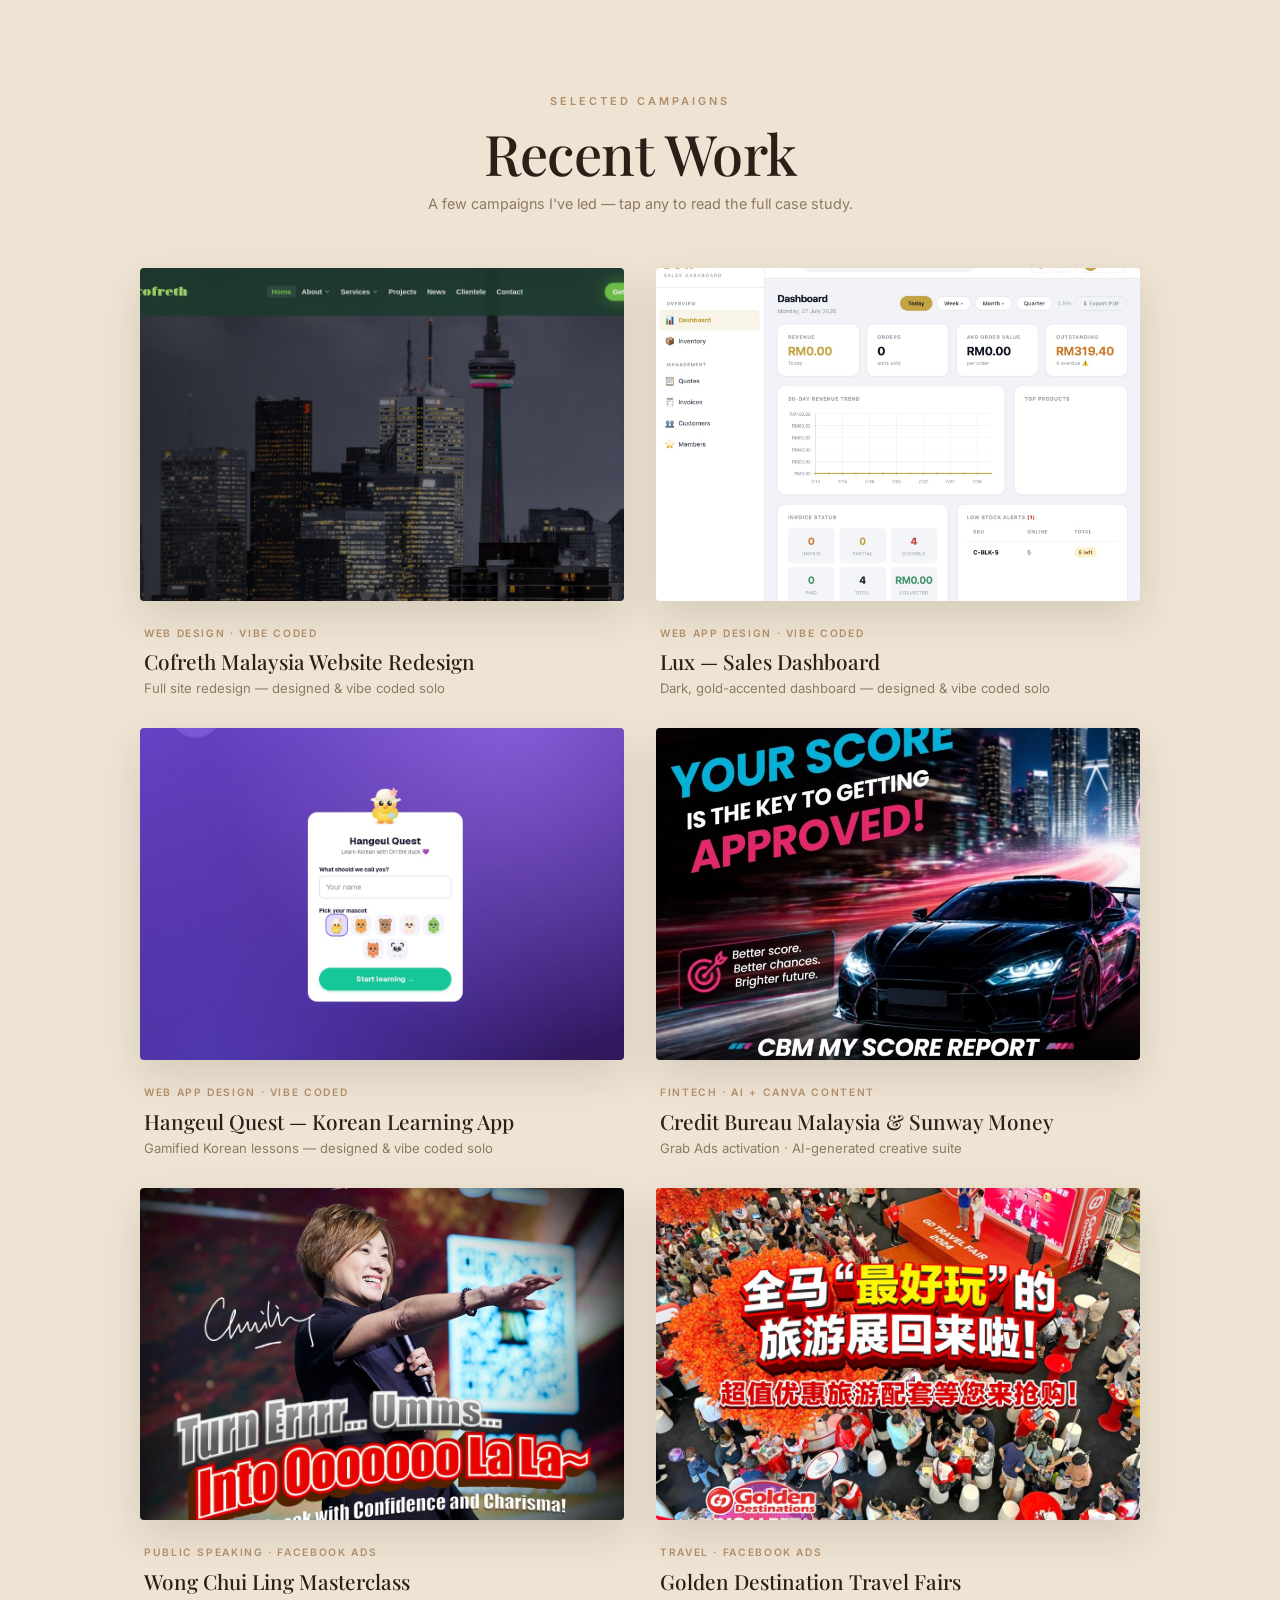
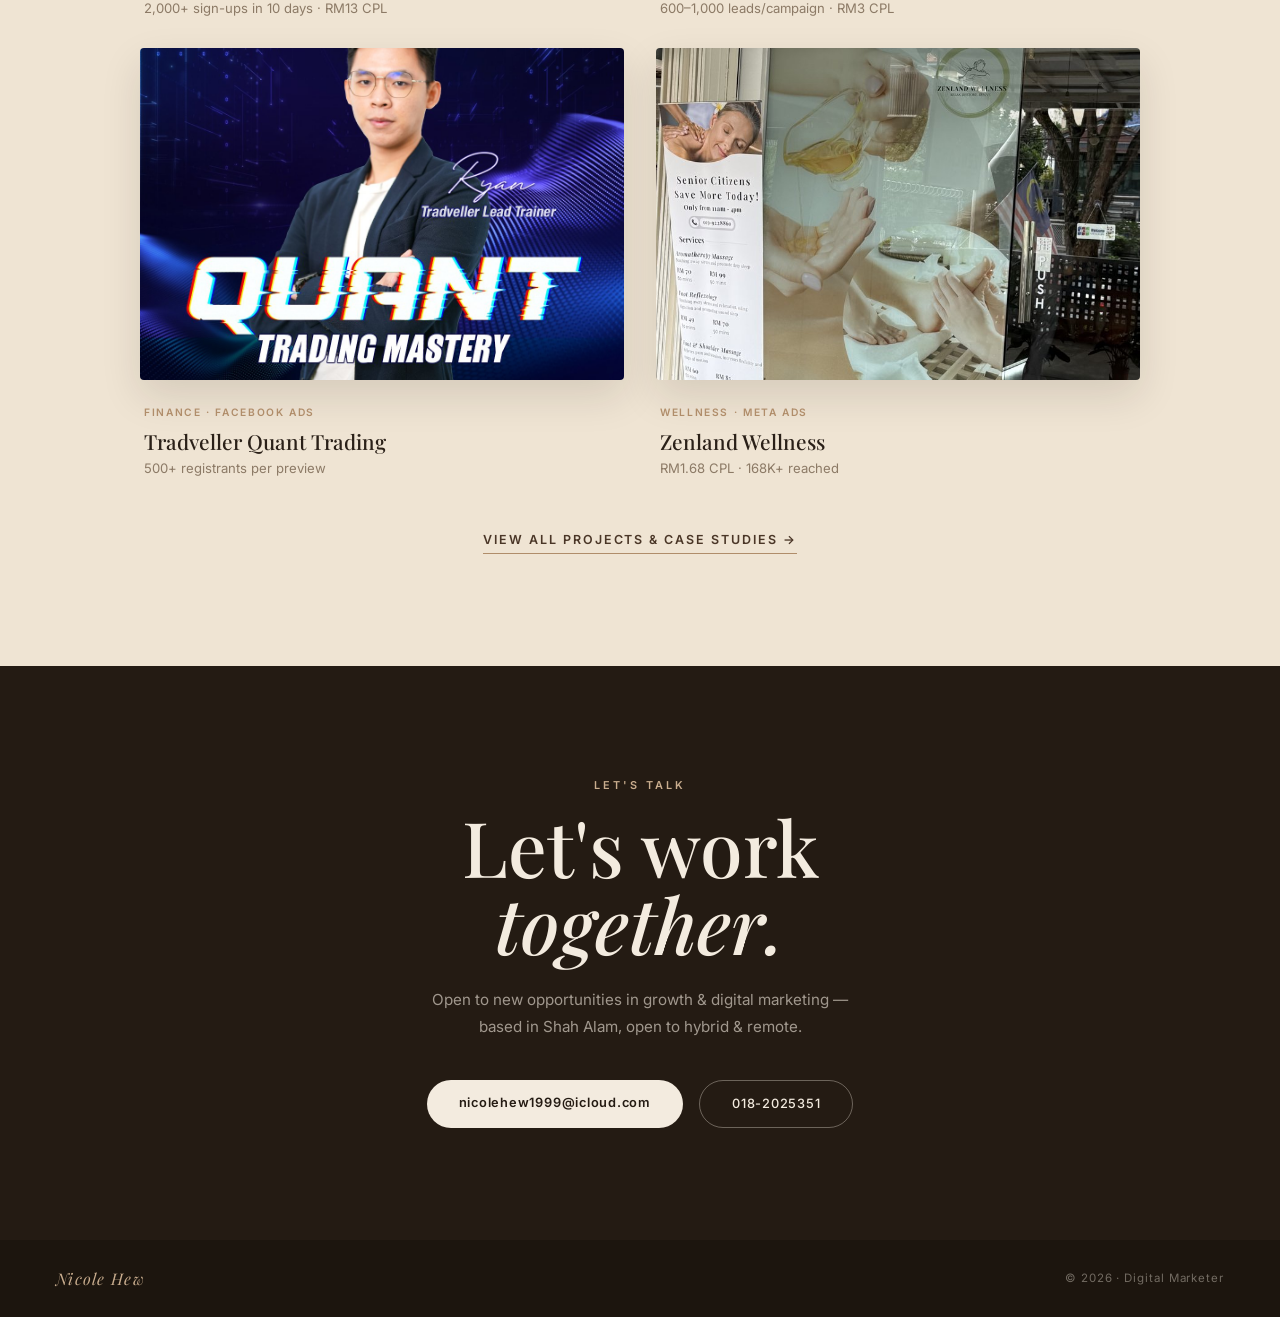
==== commit 1ae8a767: "Move Content & Creative section right after Sunway Fintech current-work section" ====
--- a/index.html
+++ b/index.html
@@ -79,150 +79,6 @@
       <li><span class="c-tick">✦</span><p>Produced the full creative suite using <b>AI tools</b> (NanoBanana, ChatGPT Image, PixVerse), refined in Canva for brand consistency.</p></li>
       <li><span class="c-tick">✦</span><p>Built automated <b>lead-nurturing workflows</b>; managed EDMs, landing pages &amp; assets end-to-end.</p></li>
     </ul>
-  </section>
-
-  <!-- RECENT ROLES -->
-  <section class="roles-wrap">
-    <div class="section-head">
-      <p class="eyebrow">Also On My Résumé</p>
-      <h3>Recent Roles</h3>
-    </div>
-    <div class="roles">
-      <div class="role-card">
-        <span class="role-badge">Jul – Nov 2025</span>
-        <h4>Performance Marketing Executive — Unravel</h4>
-        <p>Oversaw end-to-end paid campaigns for Panasonic, Mercato &amp; Giant across Meta, Google &amp; TikTok — achieving ROAS above 3–4×. Grew client social followings through strategic organic content aligned with paid amplification, and delivered weekly performance reports with data-driven insights, continuously optimising budgets and KPIs across all accounts.</p>
-        <div class="role-metrics">
-          <span><b>3–4×</b> ROAS achieved</span>
-          <span><b>3</b> major brands</span>
-        </div>
-      </div>
-      <div class="role-card">
-        <span class="role-badge">Jun 2024 – May 2025</span>
-        <h4>Digital Marketing Executive — Wecofa</h4>
-        <p>Executed paid advertising campaigns focused on lead generation and ROI. Produced ad creatives &amp; video scripts that lifted audience engagement, and built high-converting landing pages with ClickFunnels/Go High Level, running email campaigns via ActiveCampaign &amp; GetResponse.</p>
-        <div class="role-metrics">
-          <span>Lead Generation</span>
-          <span>ClickFunnels &amp; GHL</span>
-          <span>Email Automation</span>
-        </div>
-      </div>
-    </div>
-  </section>
-
-  <!-- SERVICES ("Do you need to") -->
-  <section class="services" id="work">
-    <div class="services-inner">
-      <div class="services-head">
-        <p class="eyebrow light">Capabilities</p>
-        <h2 class="serif-lg light">What I Do</h2>
-        <p class="services-sub">I drive growth through performance marketing, content, and automation — across Meta, Google &amp; TikTok.</p>
-      </div>
-      <ul class="services-list">
-        <li><span class="tick">✓</span><div><b>Run performance ad campaigns</b><p>Full-funnel Meta, Google &amp; TikTok ads optimised for CPL, ROAS &amp; lead quality.</p></div></li>
-        <li><span class="tick">✓</span><div><b>Create scroll-stopping content</b><p>Ad creatives, video scripts, and organic social that build brand presence.</p></div></li>
-        <li><span class="tick">✓</span><div><b>Build lead-gen funnels</b><p>High-converting landing pages &amp; funnels in ClickFunnels and Go High Level.</p></div></li>
-        <li><span class="tick">✓</span><div><b>Set up CRM &amp; automation</b><p>Nurture flows and email marketing via ActiveCampaign, GetResponse &amp; Pabbly.</p></div></li>
-        <li><span class="tick">✓</span><div><b>Analyse &amp; optimise for ROI</b><p>Data-driven reporting and budget pacing to keep cost-per-lead low while scaling.</p></div></li>
-        <li><span class="tick">✓</span><div><b>Leverage AI &amp; automation</b><p>Prompt engineering and no-code workflows for smarter, faster marketing.</p></div></li>
-      </ul>
-    </div>
-  </section>
-
-  <!-- STATS BAND -->
-  <section class="stats">
-    <div class="stat"><span class="stat-num serif-lg">2,000<em>+</em></span><span class="stat-key">Sign-ups in 10 days</span></div>
-    <div class="stat"><span class="stat-num serif-lg">RM1.68</span><span class="stat-key">Lowest cost per lead</span></div>
-    <div class="stat"><span class="stat-num serif-lg">40<em>K</em></span><span class="stat-key">TikTok views · RM30 spend</span></div>
-    <div class="stat"><span class="stat-num serif-lg">168<em>K</em></span><span class="stat-key">People reached</span></div>
-  </section>
-
-  <!-- TOOLS & PLATFORMS -->
-  <section class="tools" id="tools">
-    <div class="section-head">
-      <p class="eyebrow">My Toolkit</p>
-      <h3>Tools &amp; Platforms</h3>
-      <p class="section-sub">The platforms I run campaigns on, the funnels &amp; CRMs I build in, and the AI stack I create with.</p>
-    </div>
-
-    <p class="tools-cat">Ads &amp; Analytics</p>
-    <div class="marquee">
-      <div class="marquee-track" data-marquee>
-        <div class="logo-card"><img src="img/logos/meta.svg" alt="Meta" /><span>Meta Ads Manager</span></div>
-        <div class="logo-card"><img src="img/logos/googleads.svg" alt="Google Ads" /><span>Google Ads</span></div>
-        <div class="logo-card"><img src="img/logos/tiktok.svg" alt="TikTok" /><span>TikTok Ads</span></div>
-        <div class="logo-card"><img src="img/logos/grab.svg" alt="Grab" /><span>Grab Ads</span></div>
-      </div>
-    </div>
-
-    <p class="tools-cat">Funnels, CRM &amp; Email</p>
-    <div class="marquee">
-      <div class="marquee-track reverse" data-marquee>
-        <div class="logo-card"><img src="img/logos/clickfunnels.png" alt="ClickFunnels" /><span>ClickFunnels</span></div>
-        <div class="logo-card"><img src="img/logos/gohighlevel.svg" alt="Go High Level" /><span>Go High Level</span></div>
-        <div class="logo-card"><img src="img/logos/getresponse.png" alt="GetResponse" /><span>GetResponse</span></div>
-        <div class="logo-card"><img src="img/logos/activecampaign.svg" alt="ActiveCampaign" /><span>ActiveCampaign</span></div>
-        <div class="logo-card"><img src="img/logos/pabbly.svg" alt="Pabbly" /><span>Pabbly</span></div>
-      </div>
-    </div>
-
-    <p class="tools-cat">AI &amp; Creative</p>
-    <div class="marquee">
-      <div class="marquee-track" data-marquee>
-        <div class="logo-card"><img src="img/logos/gemini.svg" alt="Gemini" /><span>NanoBanana</span></div>
-        <div class="logo-card"><img src="img/logos/openai.svg" alt="OpenAI" /><span>ChatGPT</span></div>
-        <div class="logo-card"><img src="img/logos/pixverse.svg" alt="PixVerse" /><span>PixVerse</span></div>
-        <div class="logo-card"><img src="img/logos/canva.svg" alt="Canva" /><span>Canva</span></div>
-        <div class="logo-card"><img src="img/logos/claude.svg" alt="Claude" /><span>Claude</span></div>
-        <div class="logo-card"><img src="img/logos/deepseek.svg" alt="DeepSeek" /><span>DeepSeek</span></div>
-        <div class="logo-card"><img src="img/logos/gemini.svg" alt="Gemini" /><span>Google Gemini</span></div>
-        <div class="logo-card"><img src="img/logos/grok.svg" alt="Grok" /><span>Grok</span></div>
-      </div>
-    </div>
-  </section>
-
-  <!-- SELECTED WORK -->
-  <section class="work" id="case">
-    <div class="work-head">
-      <p class="eyebrow">Selected campaigns</p>
-      <h2 class="serif-lg">Recent Work</h2>
-      <p class="work-sub">A few campaigns I've led — tap any to read the full case study.</p>
-    </div>
-    <div class="work-gallery">
-      <a class="wtile" href="projects.html#cofreth">
-        <div class="wtile-img"><img src="img/cofreth-new.jpg" alt="Cofreth Malaysia website redesign" /></div>
-        <div class="wtile-cap"><span class="wtile-cat">Web Design · Vibe Coded</span><h3>Cofreth Malaysia Website Redesign</h3><p>Full site redesign — designed &amp; vibe coded solo</p></div>
-      </a>
-      <a class="wtile" href="projects.html#lux">
-        <div class="wtile-img"><img src="img/lux-dashboard.jpg" alt="Lux Sales Dashboard" /></div>
-        <div class="wtile-cap"><span class="wtile-cat">Web App Design · Vibe Coded</span><h3>Lux — Sales Dashboard</h3><p>Dark, gold-accented dashboard — designed &amp; vibe coded solo</p></div>
-      </a>
-      <a class="wtile" href="projects.html#hangeul">
-        <div class="wtile-img"><img src="img/korean-onboarding.jpg" alt="Hangeul Quest Korean learning app" /></div>
-        <div class="wtile-cap"><span class="wtile-cat">Web App Design · Vibe Coded</span><h3>Hangeul Quest — Korean Learning App</h3><p>Gamified Korean lessons — designed &amp; vibe coded solo</p></div>
-      </a>
-      <a class="wtile" href="projects.html#cbmsunway">
-        <div class="wtile-img"><img src="img/cbm-car.jpg" alt="Credit Bureau Malaysia MyScore campaign" /></div>
-        <div class="wtile-cap"><span class="wtile-cat">Fintech · AI + Canva Content</span><h3>Credit Bureau Malaysia &amp; Sunway Money</h3><p>Grab Ads activation · AI-generated creative suite</p></div>
-      </a>
-      <a class="wtile" href="projects.html#chuiling">
-        <div class="wtile-img"><img src="img/chuiling-ad1.jpg" alt="Wong Chui Ling public speaking campaign" /></div>
-        <div class="wtile-cap"><span class="wtile-cat">Public Speaking · Facebook Ads</span><h3>Wong Chui Ling Masterclass</h3><p>2,000+ sign-ups in 10 days · RM13 CPL</p></div>
-      </a>
-      <a class="wtile" href="projects.html#golden">
-        <div class="wtile-img"><img src="img/golden-ad1.jpg" alt="Golden Destination travel campaign" /></div>
-        <div class="wtile-cap"><span class="wtile-cat">Travel · Facebook Ads</span><h3>Golden Destination Travel Fairs</h3><p>600–1,000 leads/campaign · RM3 CPL</p></div>
-      </a>
-      <a class="wtile" href="projects.html#tradveller">
-        <div class="wtile-img"><img src="img/quant-ad1.jpg" alt="Tradveller quant trading campaign" /></div>
-        <div class="wtile-cap"><span class="wtile-cat">Finance · Facebook Ads</span><h3>Tradveller Quant Trading</h3><p>500+ registrants per preview</p></div>
-      </a>
-      <a class="wtile" href="projects.html#zenland">
-        <div class="wtile-img"><img src="img/zenland-storefront.jpg" alt="Zenland Wellness storefront" /></div>
-        <div class="wtile-cap"><span class="wtile-cat">Wellness · Meta Ads</span><h3>Zenland Wellness</h3><p>RM1.68 CPL · 168K+ reached</p></div>
-      </a>
-    </div>
-    <a class="work-cta" href="projects.html">View all projects &amp; case studies →</a>
   </section>
 
   <!-- AI-POWERED CREATIVE & CONTENT -->
@@ -285,6 +141,150 @@
     </div>
   </section>
 
+  <!-- RECENT ROLES -->
+  <section class="roles-wrap">
+    <div class="section-head">
+      <p class="eyebrow">Also On My Résumé</p>
+      <h3>Recent Roles</h3>
+    </div>
+    <div class="roles">
+      <div class="role-card">
+        <span class="role-badge">Jul – Nov 2025</span>
+        <h4>Performance Marketing Executive — Unravel</h4>
+        <p>Oversaw end-to-end paid campaigns for Panasonic, Mercato &amp; Giant across Meta, Google &amp; TikTok — achieving ROAS above 3–4×. Grew client social followings through strategic organic content aligned with paid amplification, and delivered weekly performance reports with data-driven insights, continuously optimising budgets and KPIs across all accounts.</p>
+        <div class="role-metrics">
+          <span><b>3–4×</b> ROAS achieved</span>
+          <span><b>3</b> major brands</span>
+        </div>
+      </div>
+      <div class="role-card">
+        <span class="role-badge">Jun 2024 – May 2025</span>
+        <h4>Digital Marketing Executive — Wecofa</h4>
+        <p>Executed paid advertising campaigns focused on lead generation and ROI. Produced ad creatives &amp; video scripts that lifted audience engagement, and built high-converting landing pages with ClickFunnels/Go High Level, running email campaigns via ActiveCampaign &amp; GetResponse.</p>
+        <div class="role-metrics">
+          <span>Lead Generation</span>
+          <span>ClickFunnels &amp; GHL</span>
+          <span>Email Automation</span>
+        </div>
+      </div>
+    </div>
+  </section>
+
+  <!-- SERVICES ("Do you need to") -->
+  <section class="services" id="work">
+    <div class="services-inner">
+      <div class="services-head">
+        <p class="eyebrow light">Capabilities</p>
+        <h2 class="serif-lg light">What I Do</h2>
+        <p class="services-sub">I drive growth through performance marketing, content, and automation — across Meta, Google &amp; TikTok.</p>
+      </div>
+      <ul class="services-list">
+        <li><span class="tick">✓</span><div><b>Run performance ad campaigns</b><p>Full-funnel Meta, Google &amp; TikTok ads optimised for CPL, ROAS &amp; lead quality.</p></div></li>
+        <li><span class="tick">✓</span><div><b>Create scroll-stopping content</b><p>Ad creatives, video scripts, and organic social that build brand presence.</p></div></li>
+        <li><span class="tick">✓</span><div><b>Build lead-gen funnels</b><p>High-converting landing pages &amp; funnels in ClickFunnels and Go High Level.</p></div></li>
+        <li><span class="tick">✓</span><div><b>Set up CRM &amp; automation</b><p>Nurture flows and email marketing via ActiveCampaign, GetResponse &amp; Pabbly.</p></div></li>
+        <li><span class="tick">✓</span><div><b>Analyse &amp; optimise for ROI</b><p>Data-driven reporting and budget pacing to keep cost-per-lead low while scaling.</p></div></li>
+        <li><span class="tick">✓</span><div><b>Leverage AI &amp; automation</b><p>Prompt engineering and no-code workflows for smarter, faster marketing.</p></div></li>
+      </ul>
+    </div>
+  </section>
+
+  <!-- STATS BAND -->
+  <section class="stats">
+    <div class="stat"><span class="stat-num serif-lg">2,000<em>+</em></span><span class="stat-key">Sign-ups in 10 days</span></div>
+    <div class="stat"><span class="stat-num serif-lg">RM1.68</span><span class="stat-key">Lowest cost per lead</span></div>
+    <div class="stat"><span class="stat-num serif-lg">40<em>K</em></span><span class="stat-key">TikTok views · RM30 spend</span></div>
+    <div class="stat"><span class="stat-num serif-lg">168<em>K</em></span><span class="stat-key">People reached</span></div>
+  </section>
+
+  <!-- TOOLS & PLATFORMS -->
+  <section class="tools" id="tools">
+    <div class="section-head">
+      <p class="eyebrow">My Toolkit</p>
+      <h3>Tools &amp; Platforms</h3>
+      <p class="section-sub">The platforms I run campaigns on, the funnels &amp; CRMs I build in, and the AI stack I create with.</p>
+    </div>
+
+    <p class="tools-cat">Ads &amp; Analytics</p>
+    <div class="marquee">
+      <div class="marquee-track" data-marquee>
+        <div class="logo-card"><img src="img/logos/meta.svg" alt="Meta" /><span>Meta Ads Manager</span></div>
+        <div class="logo-card"><img src="img/logos/googleads.svg" alt="Google Ads" /><span>Google Ads</span></div>
+        <div class="logo-card"><img src="img/logos/tiktok.svg" alt="TikTok" /><span>TikTok Ads</span></div>
+        <div class="logo-card"><img src="img/logos/grab.svg" alt="Grab" /><span>Grab Ads</span></div>
+      </div>
+    </div>
+
+    <p class="tools-cat">Funnels, CRM &amp; Email</p>
+    <div class="marquee">
+      <div class="marquee-track reverse" data-marquee>
+        <div class="logo-card"><img src="img/logos/clickfunnels.png" alt="ClickFunnels" /><span>ClickFunnels</span></div>
+        <div class="logo-card"><img src="img/logos/gohighlevel.svg" alt="Go High Level" /><span>Go High Level</span></div>
+        <div class="logo-card"><img src="img/logos/getresponse.png" alt="GetResponse" /><span>GetResponse</span></div>
+        <div class="logo-card"><img src="img/logos/activecampaign.svg" alt="ActiveCampaign" /><span>ActiveCampaign</span></div>
+        <div class="logo-card"><img src="img/logos/pabbly.svg" alt="Pabbly" /><span>Pabbly</span></div>
+      </div>
+    </div>
+
+    <p class="tools-cat">AI &amp; Creative</p>
+    <div class="marquee">
+      <div class="marquee-track" data-marquee>
+        <div class="logo-card"><img src="img/logos/gemini.svg" alt="Gemini" /><span>NanoBanana</span></div>
+        <div class="logo-card"><img src="img/logos/openai.svg" alt="OpenAI" /><span>ChatGPT</span></div>
+        <div class="logo-card"><img src="img/logos/pixverse.svg" alt="PixVerse" /><span>PixVerse</span></div>
+        <div class="logo-card"><img src="img/logos/canva.svg" alt="Canva" /><span>Canva</span></div>
+        <div class="logo-card"><img src="img/logos/claude.svg" alt="Claude" /><span>Claude</span></div>
+        <div class="logo-card"><img src="img/logos/deepseek.svg" alt="DeepSeek" /><span>DeepSeek</span></div>
+        <div class="logo-card"><img src="img/logos/gemini.svg" alt="Gemini" /><span>Google Gemini</span></div>
+        <div class="logo-card"><img src="img/logos/grok.svg" alt="Grok" /><span>Grok</span></div>
+      </div>
+    </div>
+  </section>
+
+  <!-- SELECTED WORK -->
+  <section class="work" id="case">
+    <div class="work-head">
+      <p class="eyebrow">Selected campaigns</p>
+      <h2 class="serif-lg">Recent Work</h2>
+      <p class="work-sub">A few campaigns I've led — tap any to read the full case study.</p>
+    </div>
+    <div class="work-gallery">
+      <a class="wtile" href="projects.html#cofreth">
+        <div class="wtile-img"><img src="img/cofreth-new.jpg" alt="Cofreth Malaysia website redesign" /></div>
+        <div class="wtile-cap"><span class="wtile-cat">Web Design · Vibe Coded</span><h3>Cofreth Malaysia Website Redesign</h3><p>Full site redesign — designed &amp; vibe coded solo</p></div>
+      </a>
+      <a class="wtile" href="projects.html#lux">
+        <div class="wtile-img"><img src="img/lux-dashboard.jpg" alt="Lux Sales Dashboard" /></div>
+        <div class="wtile-cap"><span class="wtile-cat">Web App Design · Vibe Coded</span><h3>Lux — Sales Dashboard</h3><p>Dark, gold-accented dashboard — designed &amp; vibe coded solo</p></div>
+      </a>
+      <a class="wtile" href="projects.html#hangeul">
+        <div class="wtile-img"><img src="img/korean-onboarding.jpg" alt="Hangeul Quest Korean learning app" /></div>
+        <div class="wtile-cap"><span class="wtile-cat">Web App Design · Vibe Coded</span><h3>Hangeul Quest — Korean Learning App</h3><p>Gamified Korean lessons — designed &amp; vibe coded solo</p></div>
+      </a>
+      <a class="wtile" href="projects.html#cbmsunway">
+        <div class="wtile-img"><img src="img/cbm-car.jpg" alt="Credit Bureau Malaysia MyScore campaign" /></div>
+        <div class="wtile-cap"><span class="wtile-cat">Fintech · AI + Canva Content</span><h3>Credit Bureau Malaysia &amp; Sunway Money</h3><p>Grab Ads activation · AI-generated creative suite</p></div>
+      </a>
+      <a class="wtile" href="projects.html#chuiling">
+        <div class="wtile-img"><img src="img/chuiling-ad1.jpg" alt="Wong Chui Ling public speaking campaign" /></div>
+        <div class="wtile-cap"><span class="wtile-cat">Public Speaking · Facebook Ads</span><h3>Wong Chui Ling Masterclass</h3><p>2,000+ sign-ups in 10 days · RM13 CPL</p></div>
+      </a>
+      <a class="wtile" href="projects.html#golden">
+        <div class="wtile-img"><img src="img/golden-ad1.jpg" alt="Golden Destination travel campaign" /></div>
+        <div class="wtile-cap"><span class="wtile-cat">Travel · Facebook Ads</span><h3>Golden Destination Travel Fairs</h3><p>600–1,000 leads/campaign · RM3 CPL</p></div>
+      </a>
+      <a class="wtile" href="projects.html#tradveller">
+        <div class="wtile-img"><img src="img/quant-ad1.jpg" alt="Tradveller quant trading campaign" /></div>
+        <div class="wtile-cap"><span class="wtile-cat">Finance · Facebook Ads</span><h3>Tradveller Quant Trading</h3><p>500+ registrants per preview</p></div>
+      </a>
+      <a class="wtile" href="projects.html#zenland">
+        <div class="wtile-img"><img src="img/zenland-storefront.jpg" alt="Zenland Wellness storefront" /></div>
+        <div class="wtile-cap"><span class="wtile-cat">Wellness · Meta Ads</span><h3>Zenland Wellness</h3><p>RM1.68 CPL · 168K+ reached</p></div>
+      </a>
+    </div>
+    <a class="work-cta" href="projects.html">View all projects &amp; case studies →</a>
+  </section>
+
   <!-- CONTACT -->
   <section class="contact" id="contact">
     <p class="eyebrow light">Let's talk</p>
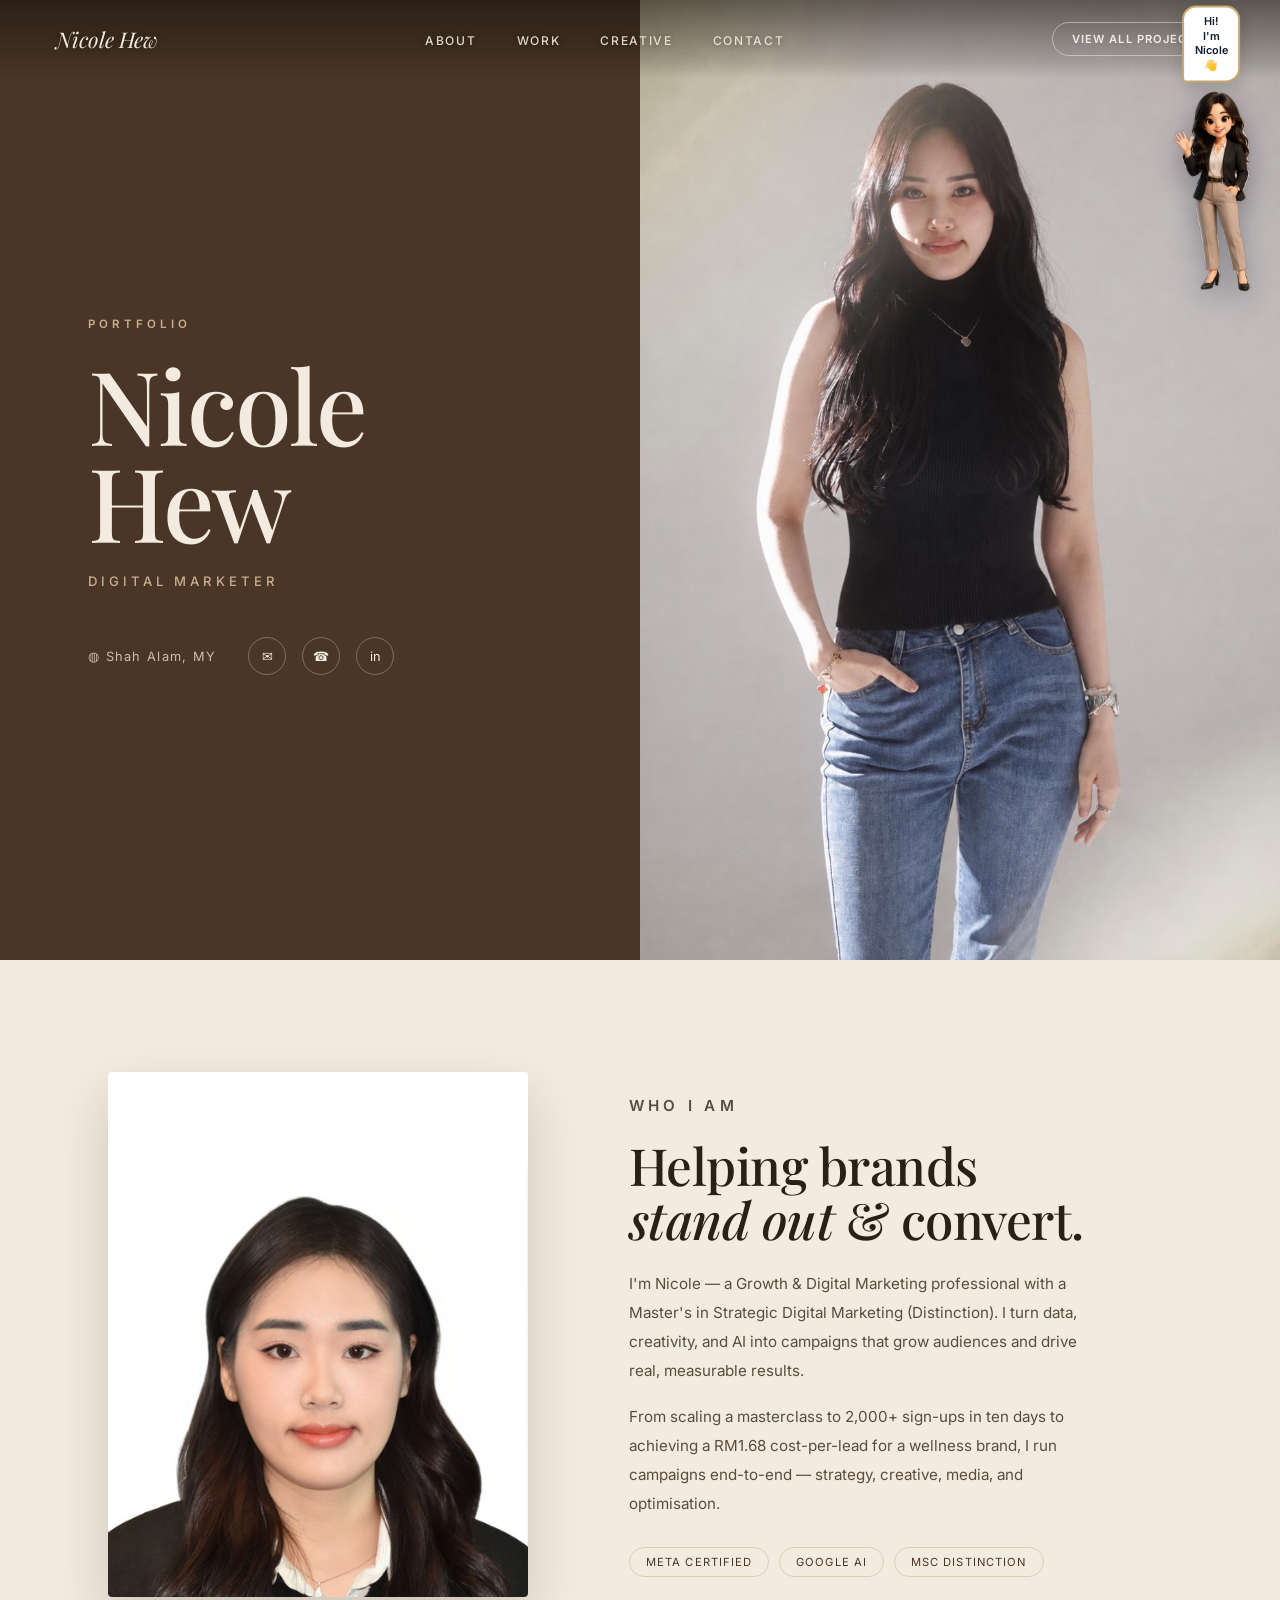
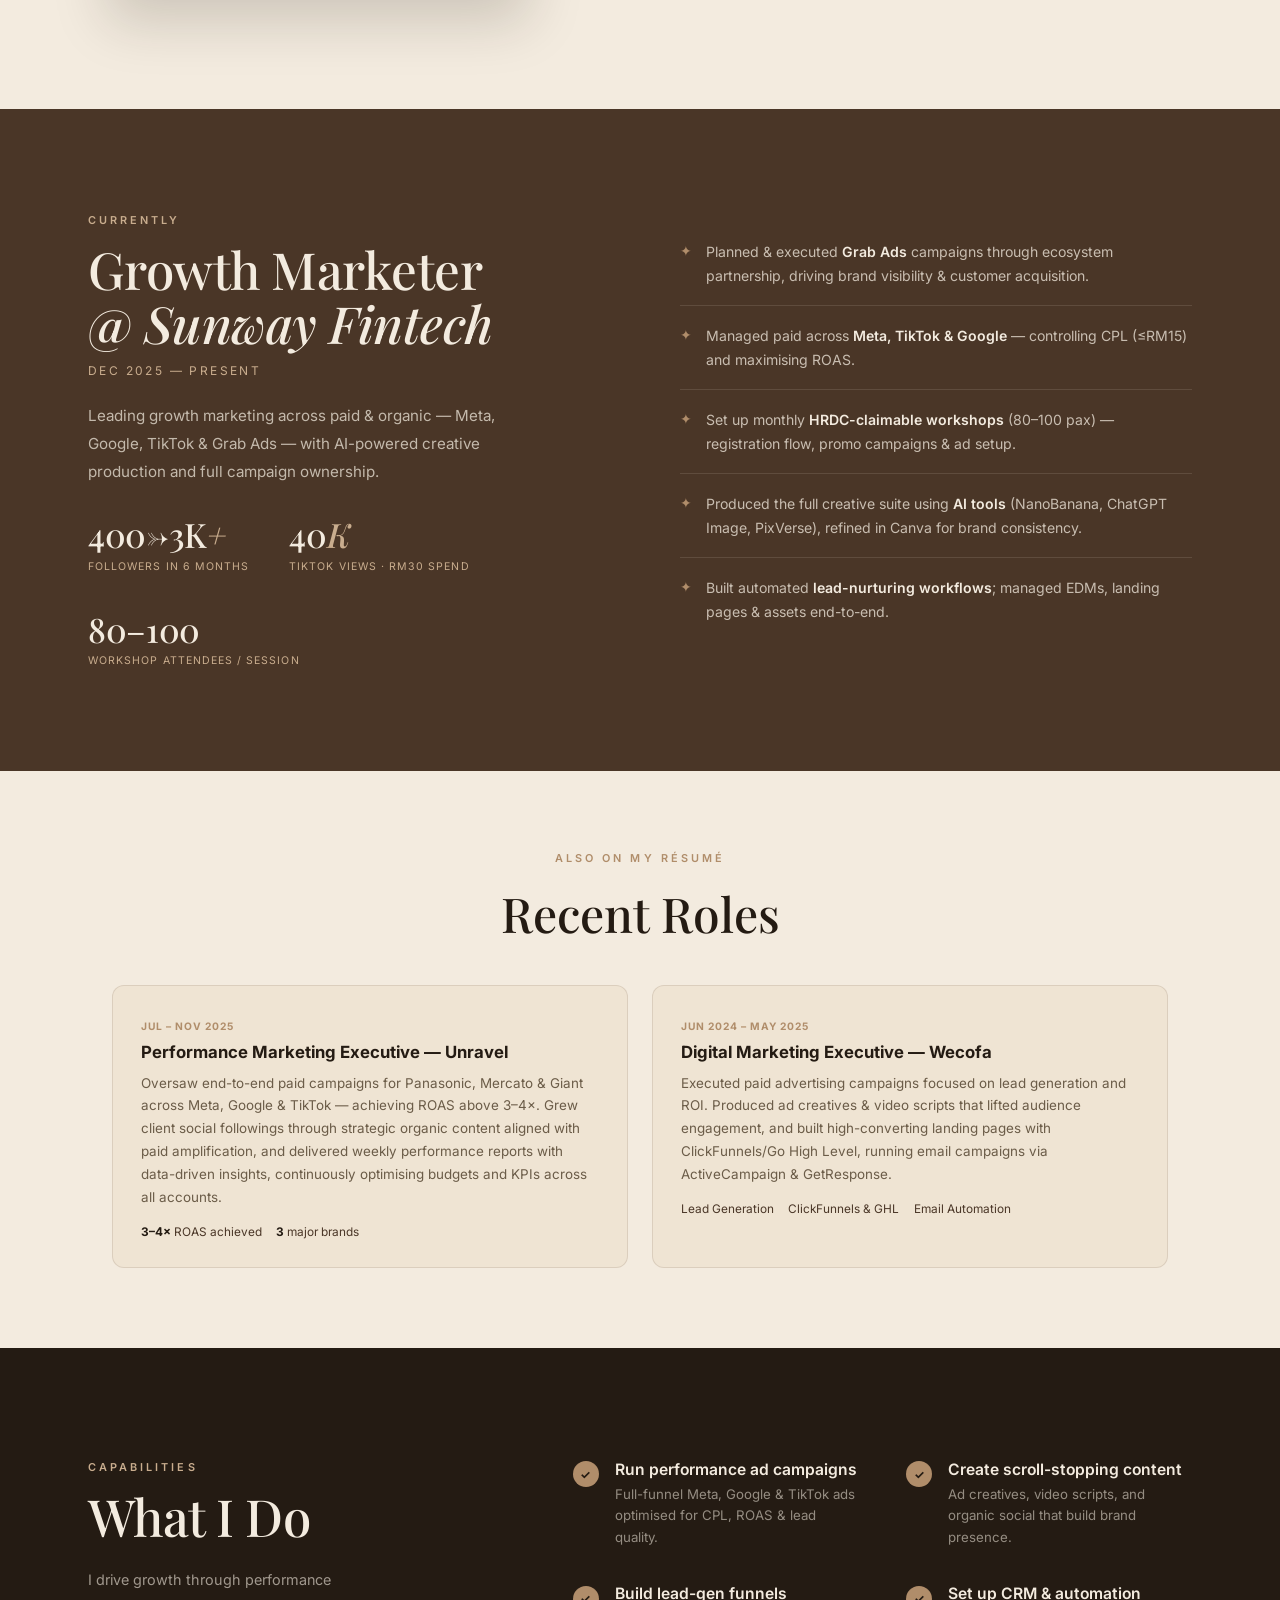
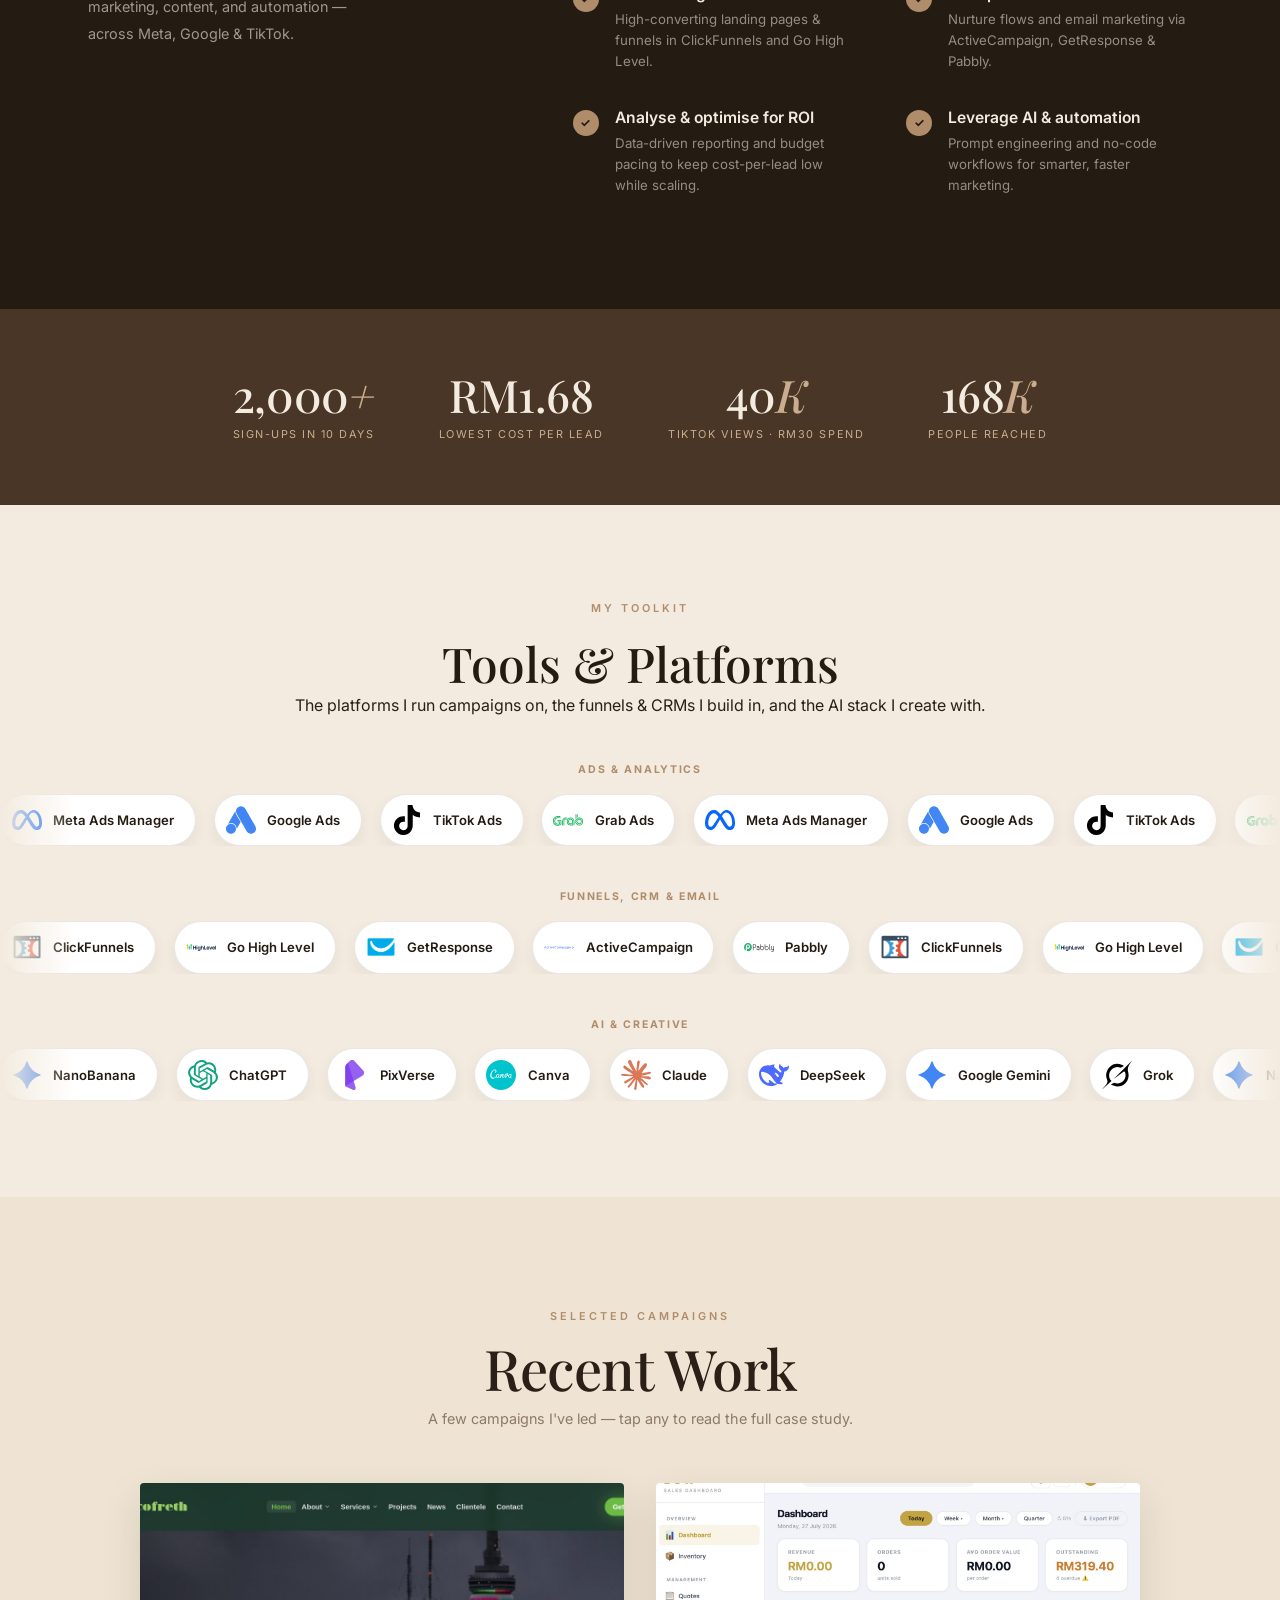
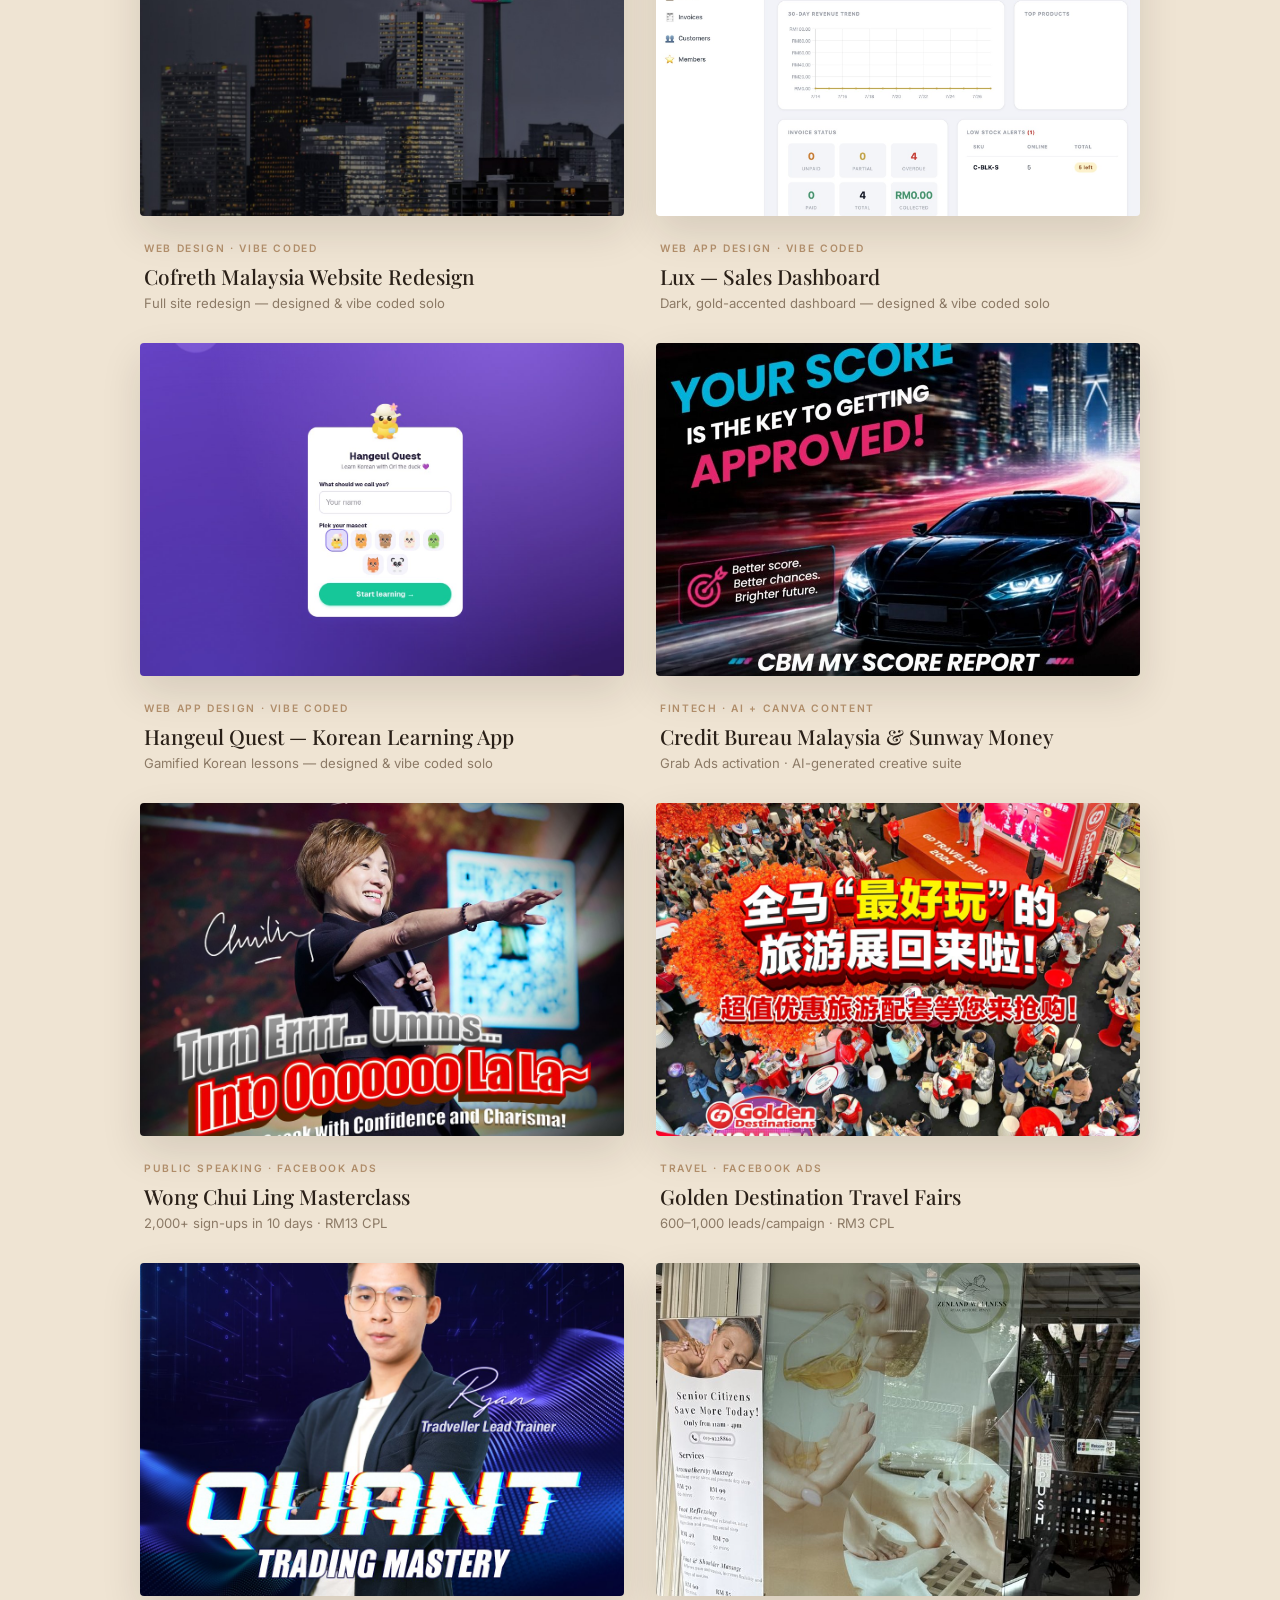
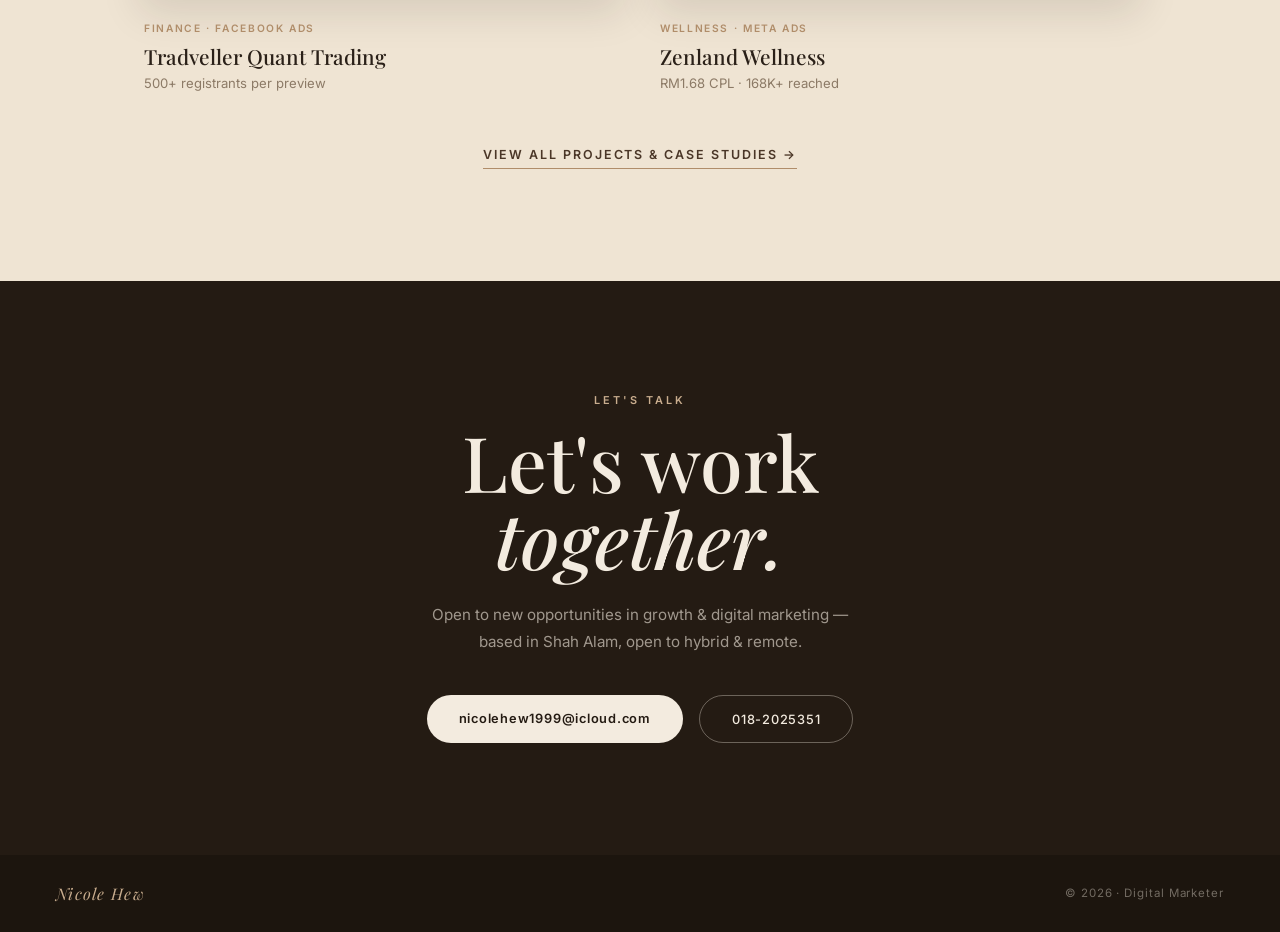
==== commit d1bb1b5a: "Move Content & Creative gallery from homepage into View All Projects, under Sunway Fintech Current W" ====
--- a/index.html
+++ b/index.html
@@ -17,7 +17,7 @@
     <ul>
       <li><a href="#about">About</a></li>
       <li><a href="#case">Work</a></li>
-      <li><a href="#ai">Creative</a></li>
+      <li><a href="projects.html#ai">Creative</a></li>
       <li><a href="#contact">Contact</a></li>
     </ul>
     <a class="nav-cta" href="projects.html">View All Projects</a>
@@ -81,66 +81,6 @@
     </ul>
   </section>
 
-  <!-- AI-POWERED CREATIVE & CONTENT -->
-  <section class="ailab" id="ai">
-    <div class="ailab-head">
-      <p class="eyebrow light">AI · Canva · Copywriting</p>
-      <h2 class="serif-lg light">Content &amp; Creative</h2>
-      <p class="ailab-sub">I create campaign content end-to-end — generating visuals &amp; video with AI (<b>NanoBanana</b>, <b>ChatGPT Image</b>, <b>PixVerse</b>), refining in <b>Canva</b>, and writing the copy that converts. Samples produced at Sunway Fintech for <b>Credit Bureau Malaysia</b> &amp; <b>Sunway Money</b>:</p>
-    </div>
-
-    <div class="ailab-posts">
-      <article class="ailab-post">
-        <div class="ailab-post-media is-video"><video src="img/cbm-video.mp4" autoplay muted loop playsinline></video><span class="ailab-badge">AI Video</span></div>
-        <div class="ailab-post-copy">
-          <p class="ailab-post-tag">Sunway Money · Social Post</p>
-          <h3>Send Money Abroad for a Flat RM8</h3>
-          <p class="ailab-post-text">💸 Still paying high fees to send money overseas? Whether it's for family, studies, or travel, every extra ringgit on fees is money you could be saving.<br/><br/>With Sunway Money — ✅ a simple RM8 fixed fee · 💱 competitive exchange rates · ⚡ fast &amp; secure international transfers.<br/><br/>Why pay more when you can transfer smarter? 🚀</p>
-          <p class="ailab-post-meta">Concept + AI video + copywriting</p>
-        </div>
-      </article>
-
-      <article class="ailab-post reverse">
-        <div class="ailab-post-media"><img src="img/cbm-phone.jpg" alt="CBM MyScore — Know Your Score ad" /></div>
-        <div class="ailab-post-copy">
-          <p class="ailab-post-tag">Credit Bureau Malaysia · Social Post</p>
-          <h3>Know Your Score Before You Apply</h3>
-          <p class="ailab-post-text">👀 Smart Malaysians check their credit report before applying for a loan. Have you checked yours?<br/><br/>The CBM MyScore Personal Credit Report gives a clearer view of your financial standing — ✅ Credit Score · ✅ CCRIS · ✅ Trade Credit References · ✅ Litigation Records, all in one place.<br/><br/>Know where you stand. Apply with confidence.</p>
-          <p class="ailab-post-meta">AI visual + Canva + copywriting</p>
-        </div>
-      </article>
-
-      <article class="ailab-post feature">
-        <div class="ailab-proof-gallery">
-          <div class="ailab-post-media tall"><img src="img/grab-live-app.jpg" alt="CBM ad banner live inside the Grab app homefeed" /><span class="ailab-badge">✓ Live in the Grab App</span></div>
-          <div class="ailab-post-media wide2"><img src="img/grab-relationship.jpg" alt="Credit Bureau Malaysia Grab Ads — Can Credit Score Impact Your Relationship" /></div>
-        </div>
-        <div class="ailab-post-copy">
-          <p class="ailab-post-tag">Credit Bureau Malaysia · Grab Ads Activation</p>
-          <h3>Latest Project — Selling MyScore via Grab Ads</h3>
-          <p class="ailab-post-text">Planned &amp; executed a Grab Ads activation to sell CBM's MyScore Personal Credit Report directly through the Grab app — placed across GrabFood homefeed, in-transit &amp; mart placements. Screenshot on the left is the ad live in my own Grab app.<br/><br/>Designed every ad banner myself, tailoring the hook to each audience: couples buying a home together, security-conscious users, car-loan seekers &amp; everyday Grab users.</p>
-          <p class="ailab-post-meta">Ecosystem partnership + banner design by me</p>
-        </div>
-      </article>
-    </div>
-
-    <div class="ailab-showcase">
-      <p class="ailab-galtitle"><span>More AI + Canva visuals samples</span></p>
-      <div class="ailab-gallery four">
-        <figure class="ailab-item"><div class="ailab-media"><span class="ailab-ai-badge">✨ AI</span><img src="img/sunway-transfer.jpg" alt="Sunway Money — Smart Parents Transfer Smarter ad" /></div><figcaption>Smart Parents Transfer Smarter</figcaption></figure>
-        <figure class="ailab-item"><div class="ailab-media"><span class="ailab-ai-badge">✨ AI</span><img src="img/cbm-car.jpg" alt="CBM — Your Score is the Key to Getting Approved ad" /></div><figcaption>Your Score, Approved</figcaption></figure>
-        <figure class="ailab-item"><div class="ailab-media"><span class="ailab-ai-badge">✨ AI</span><img src="img/cbm-dine.jpg" alt="CBM — Are You In The Green ad" /></div><figcaption>Are You In The Green?</figcaption></figure>
-        <figure class="ailab-item"><div class="ailab-media"><span class="ailab-ai-badge">✨ AI</span><img src="img/cbm-navigate.jpg" alt="CBM — Navigate to Financial Success ad" /></div><figcaption>Navigate to Financial Success</figcaption></figure>
-        <figure class="ailab-item"><div class="ailab-media"><span class="ailab-ai-badge">✨ AI</span><img src="img/cbm-cats.jpg" alt="CBM — Greener Scores, Better Lives ad" /></div><figcaption>Greener Scores, Better Lives</figcaption></figure>
-        <figure class="ailab-item"><div class="ailab-media"><span class="ailab-ai-badge">✨ AI</span><img src="img/grab-checkscore.jpg" alt="CBM Grab Ads — Check Your Latest Credit Score" /></div><figcaption>Check Your Latest Score</figcaption></figure>
-        <figure class="ailab-item"><div class="ailab-media"><span class="ailab-ai-badge">✨ AI</span><img src="img/grab-carloan.jpg" alt="CBM Grab Ads — Get Better Loan Rates With a Healthy Score" /></div><figcaption>Better Loan Rates, Healthy Score</figcaption></figure>
-        <figure class="ailab-item"><div class="ailab-media"><span class="ailab-ai-badge">✨ AI</span><img src="img/grab-boba.jpg" alt="CBM Grab Ads — Get Your Credit Score at the Cost of 1 Boba Tea" /></div><figcaption>Credit Score, Cost of 1 Boba Tea</figcaption></figure>
-        <figure class="ailab-item"><div class="ailab-media"><span class="ailab-ai-badge">✨ AI</span><img src="img/grab-freshgrads.jpg" alt="CBM Grab Ads — Get Better Credit Card With a Healthy Score" /></div><figcaption>Better Credit Card, Healthy Score</figcaption></figure>
-        <figure class="ailab-item"><div class="ailab-media"><span class="ailab-ai-badge">✨ AI</span><img src="img/grab-shopaholics.jpg" alt="CBM Grab Ads — Each Time You Repay on Time, Your Credit Score Improves" /></div><figcaption>Repay on Time, Score Improves</figcaption></figure>
-      </div>
-    </div>
-  </section>
-
   <!-- RECENT ROLES -->
   <section class="roles-wrap">
     <div class="section-head">
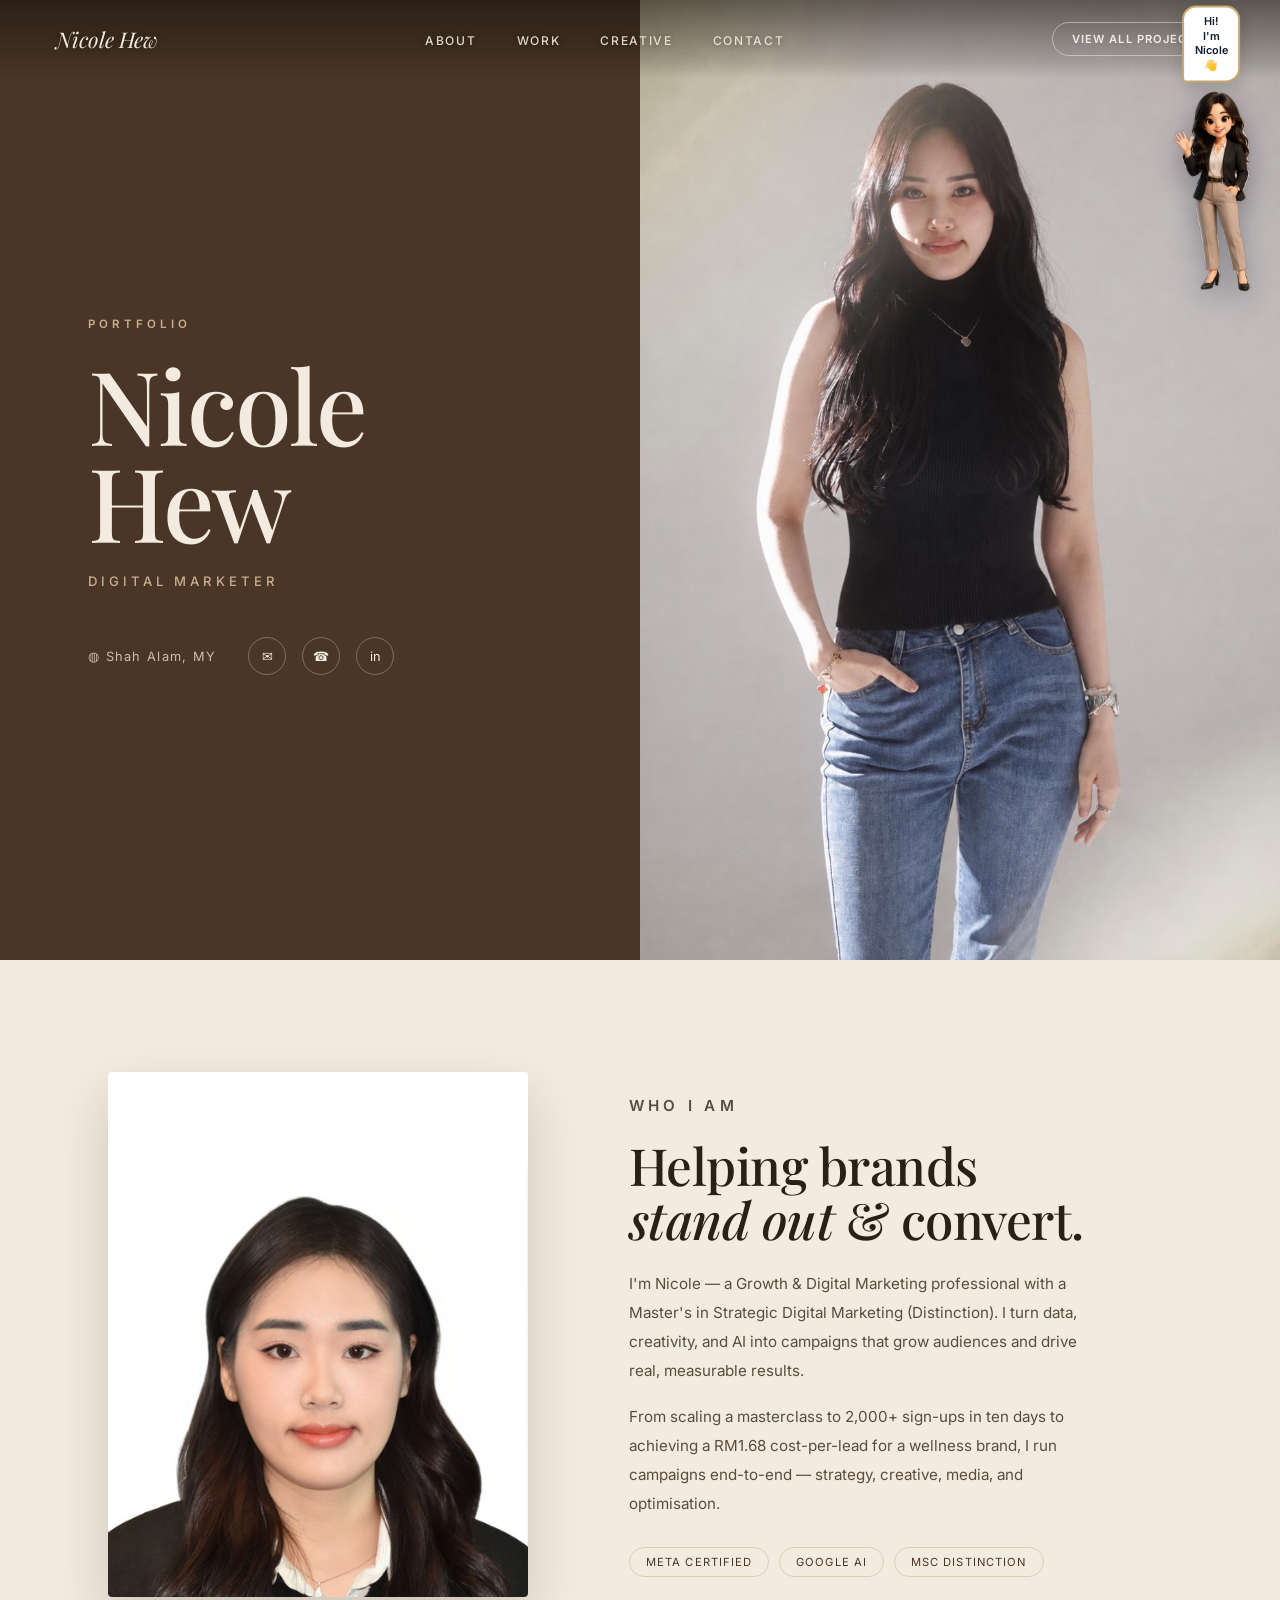
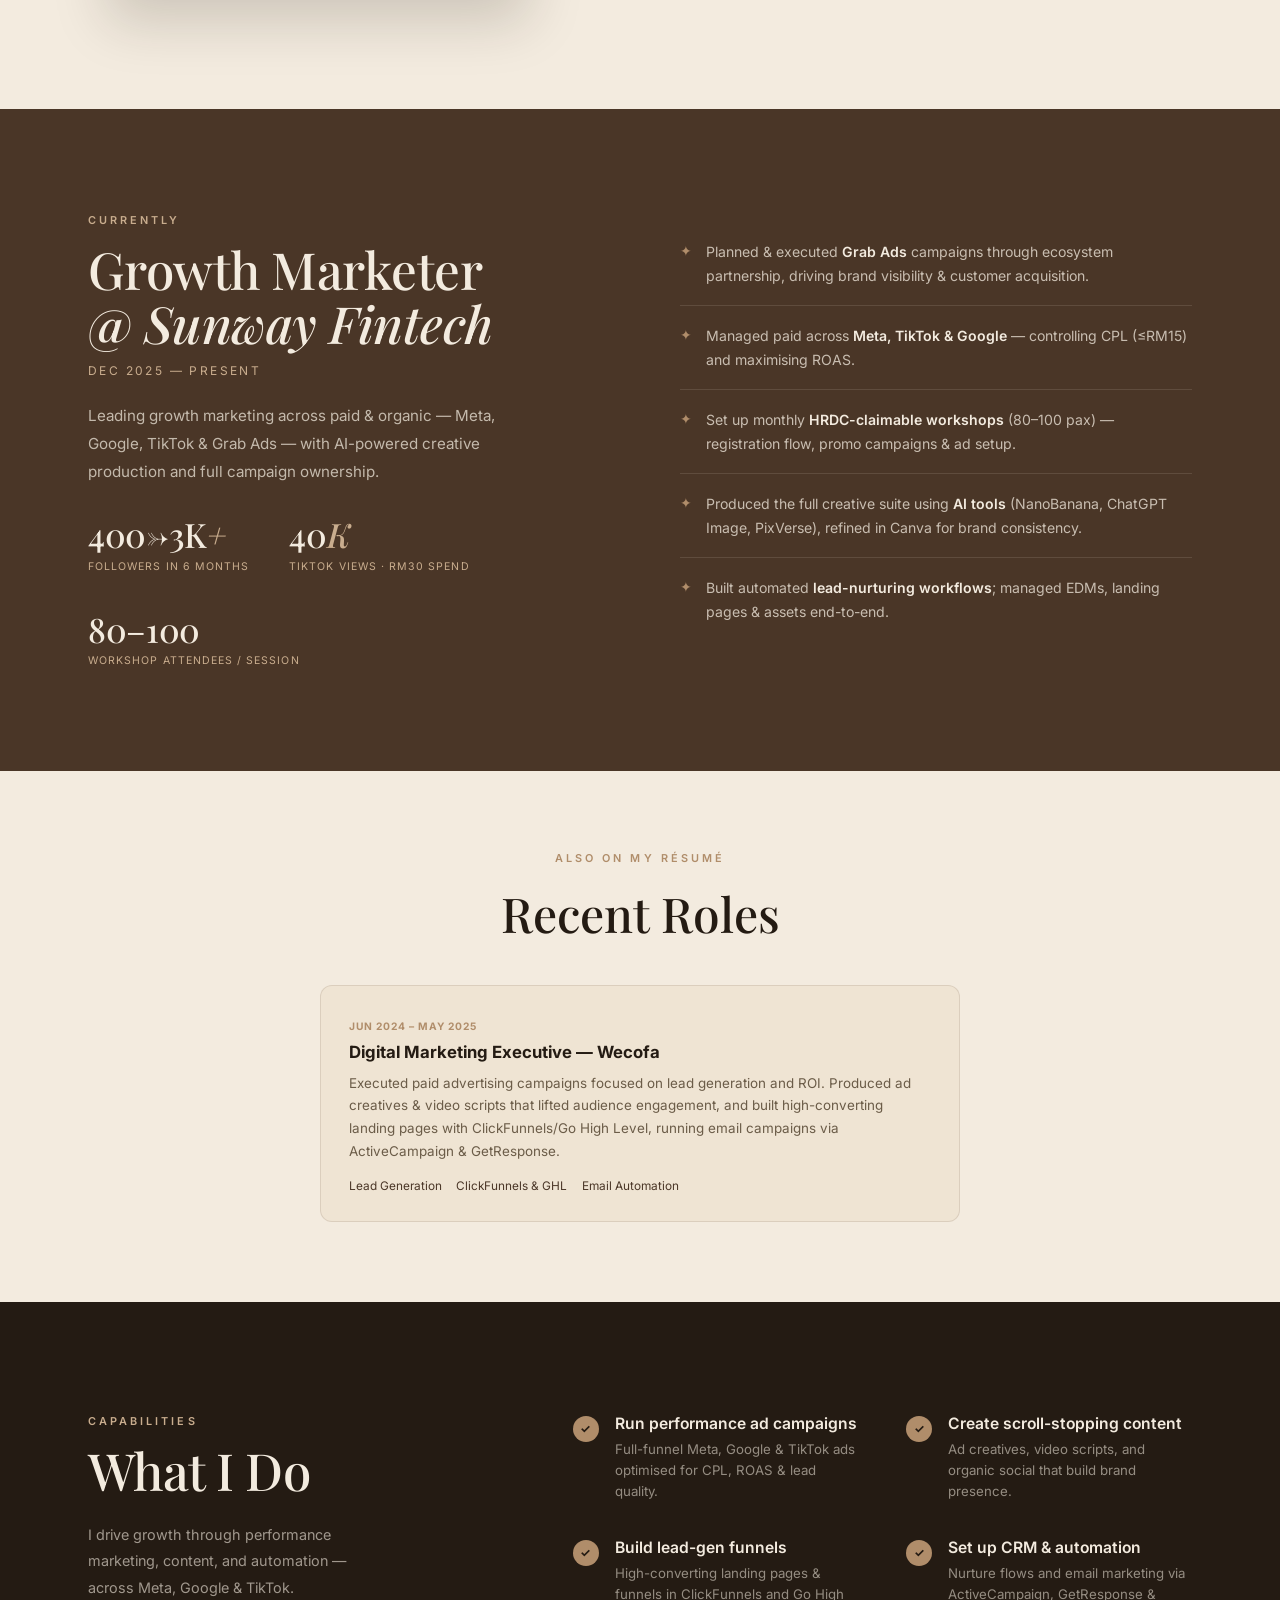
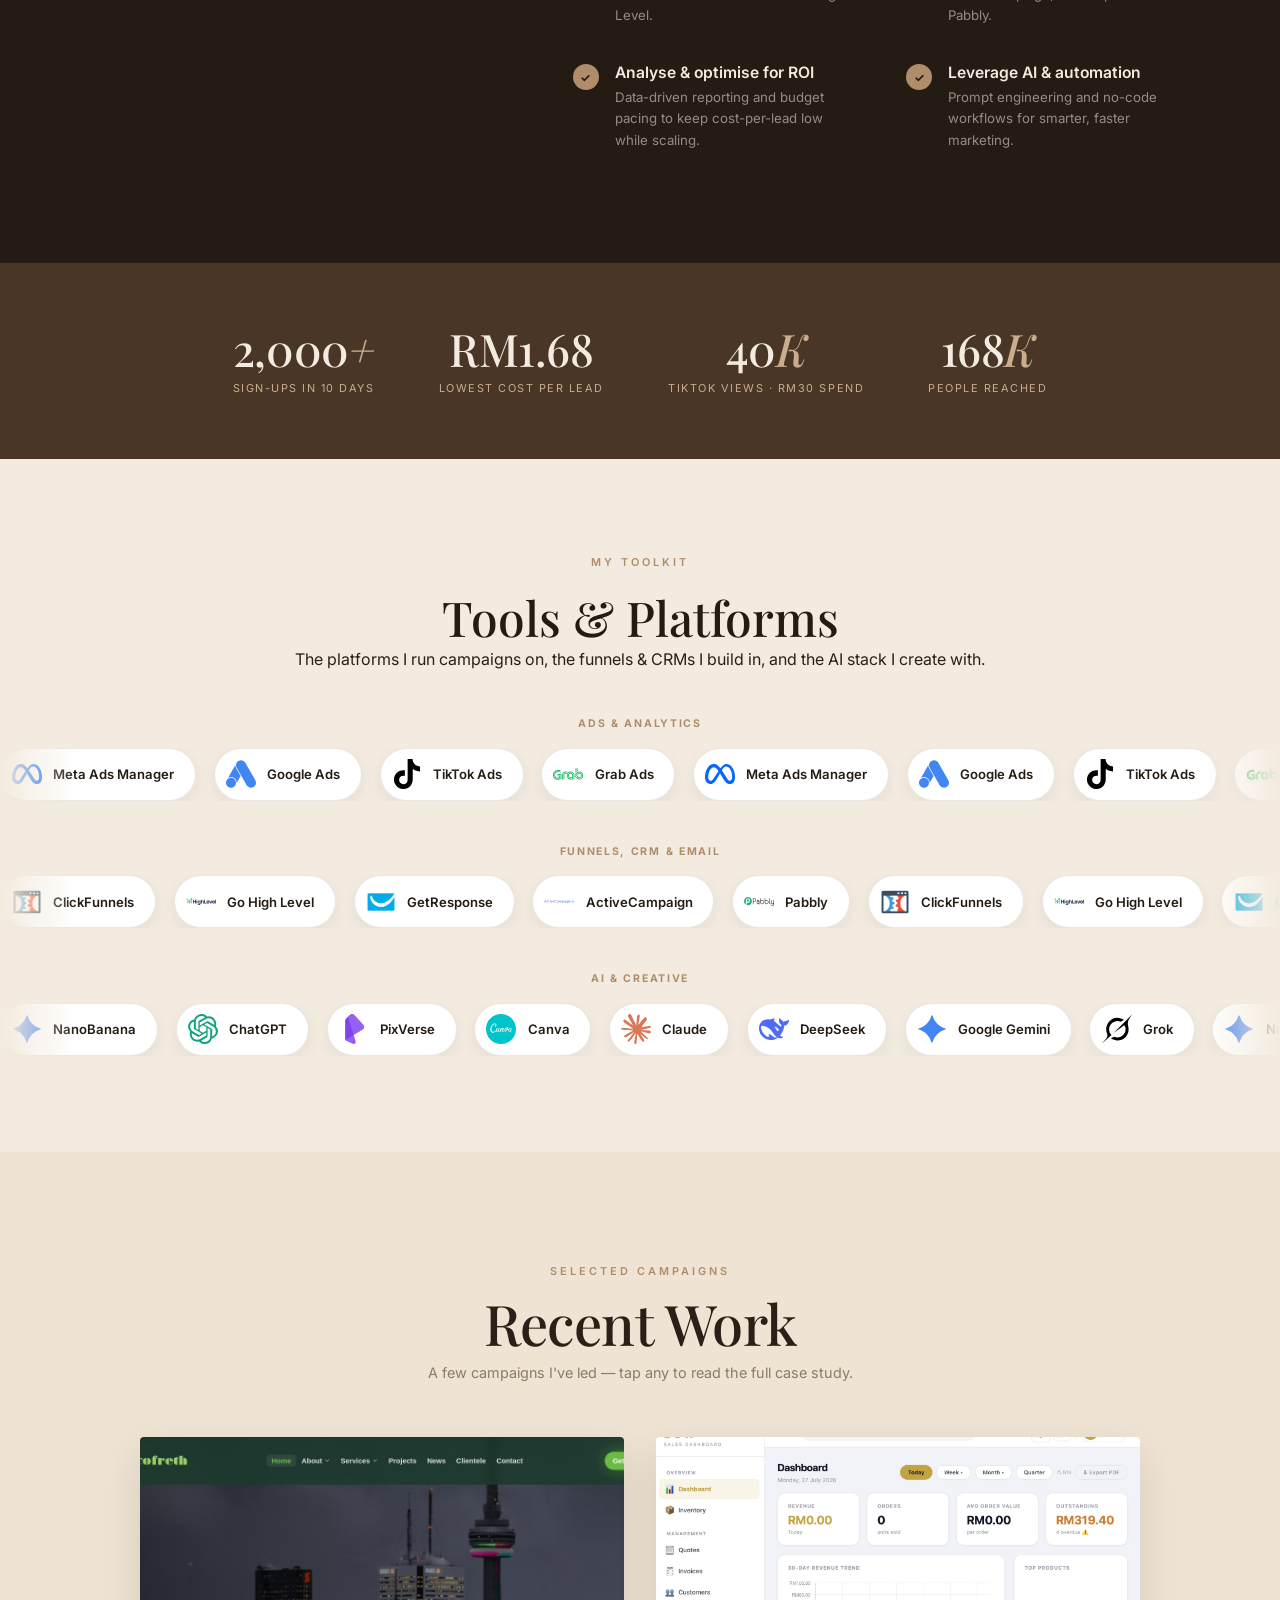
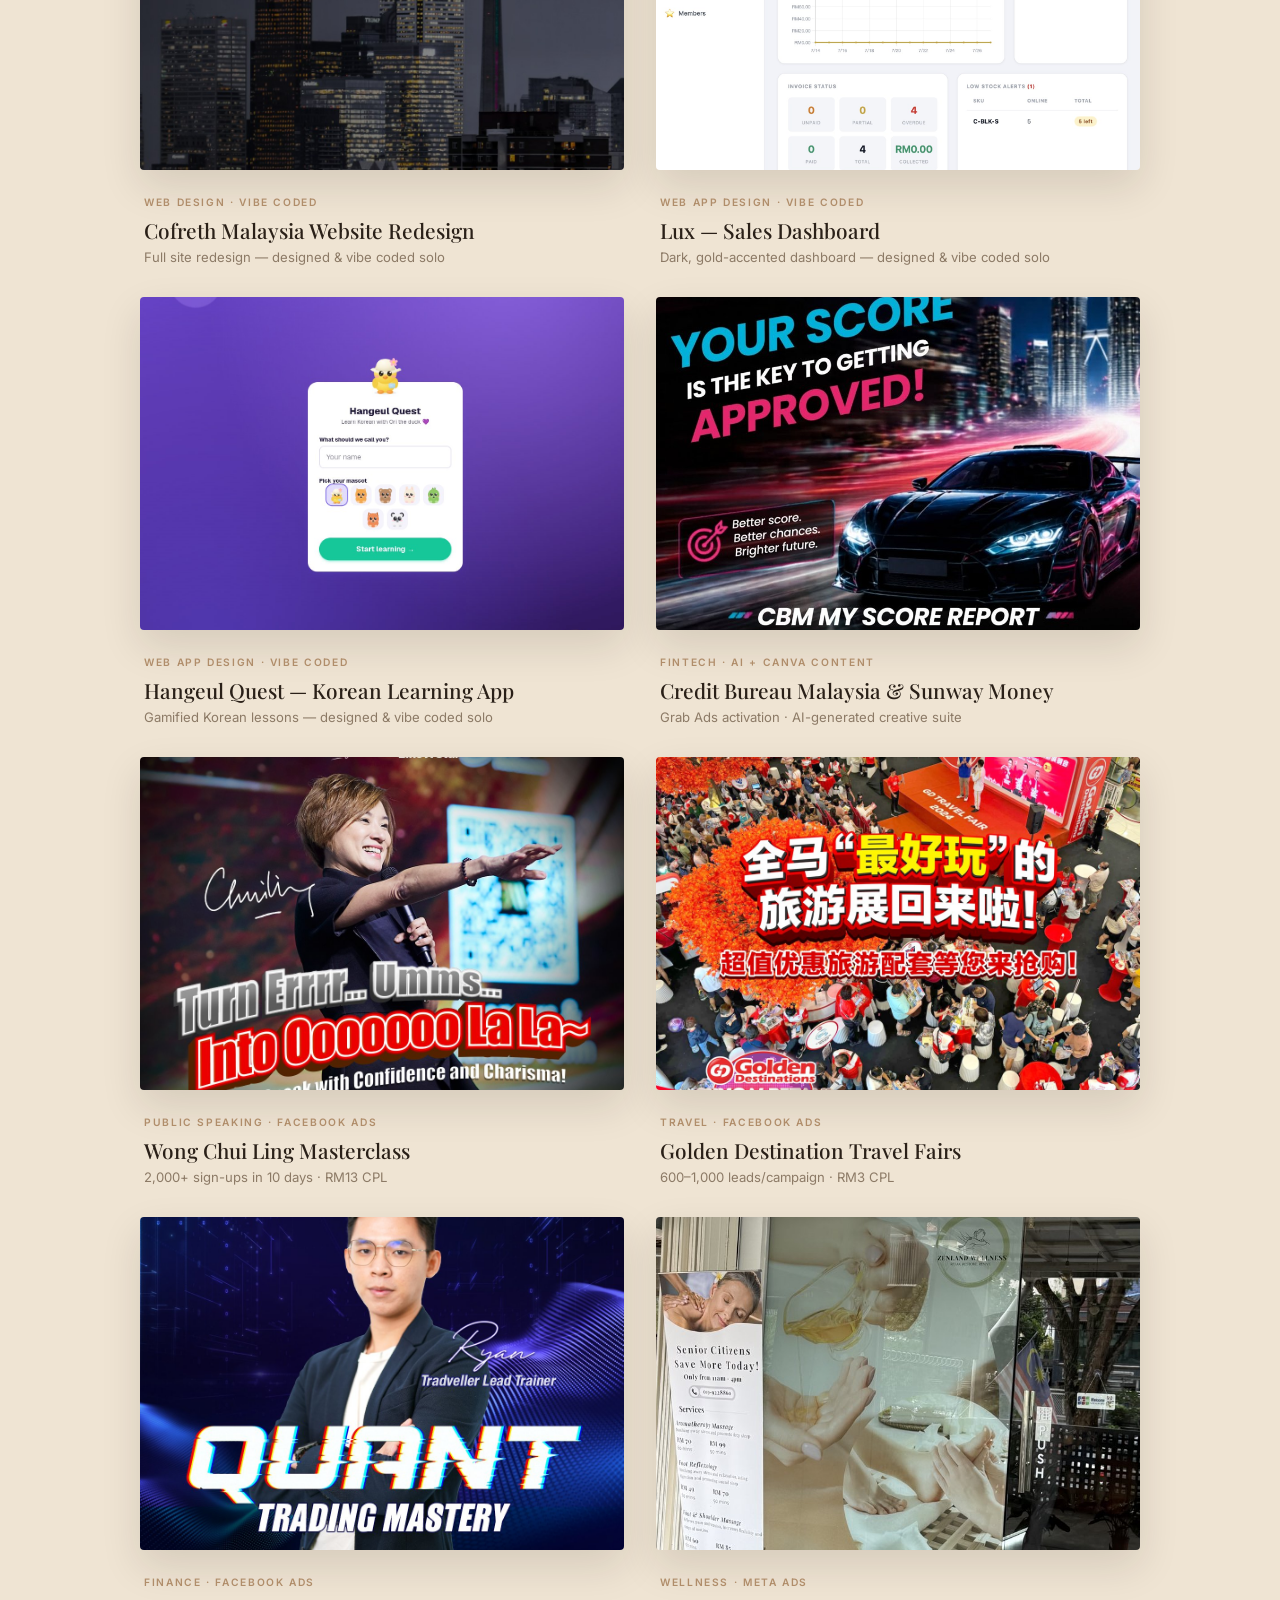
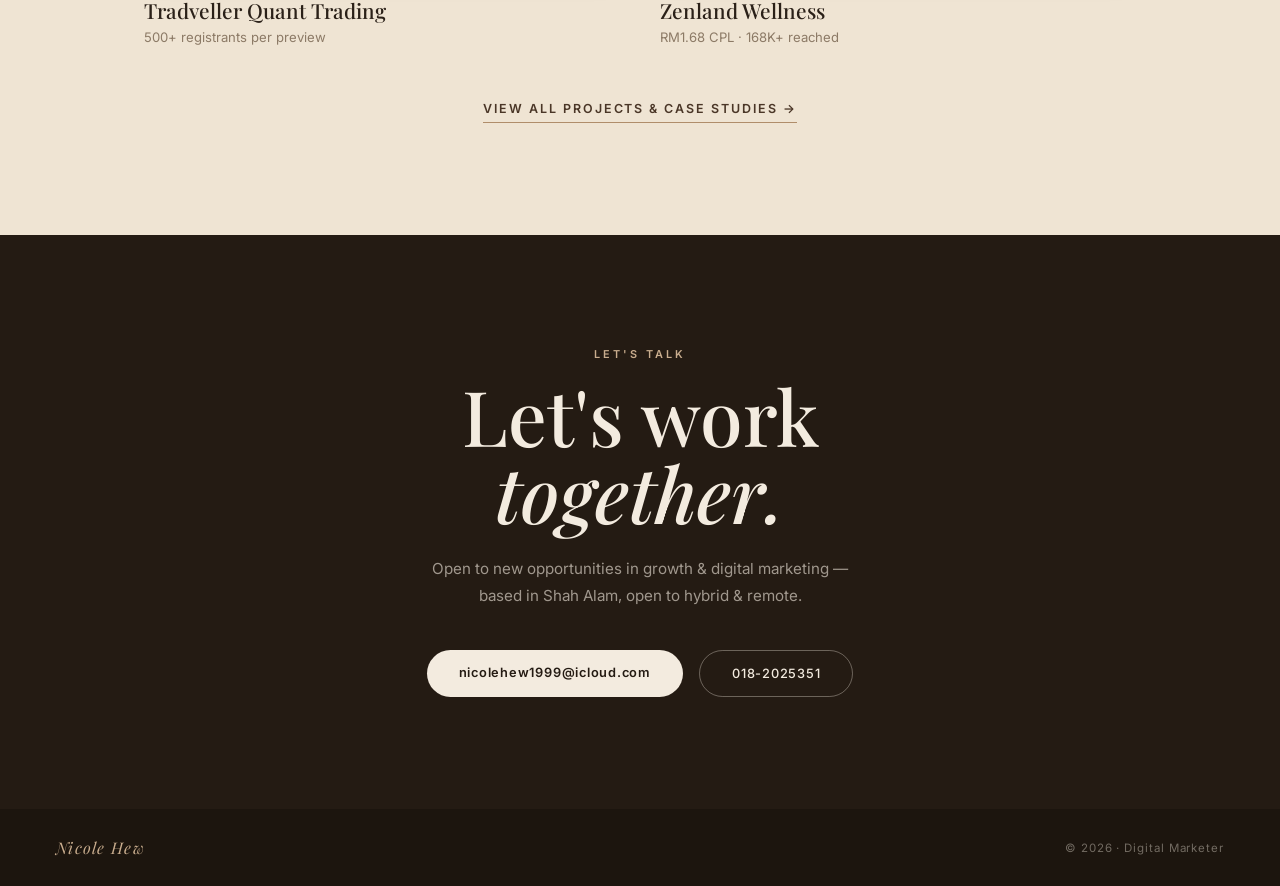
==== commit 53280c8f: "Remove Unravel role card from homepage Recent Roles Co-Authored-By: Claude Opus 5.5 <noreply@anthrop" ====
--- a/index.html
+++ b/index.html
@@ -7,7 +7,7 @@
   <link rel="preconnect" href="https://fonts.googleapis.com" />
   <link rel="preconnect" href="https://fonts.gstatic.com" crossorigin />
   <link href="https://fonts.googleapis.com/css2?family=Playfair+Display:ital,wght@0,400;0,500;0,600;1,400;1,500&family=Cormorant+Garamond:ital@0;1&family=Inter:wght@300;400;500;600&display=swap" rel="stylesheet" />
-  <link rel="stylesheet" href="style.css?v=27" />
+  <link rel="stylesheet" href="style.css?v=28" />
 </head>
 <body>
 
@@ -89,15 +89,6 @@
     </div>
     <div class="roles">
       <div class="role-card">
-        <span class="role-badge">Jul – Nov 2025</span>
-        <h4>Performance Marketing Executive — Unravel</h4>
-        <p>Oversaw end-to-end paid campaigns for Panasonic, Mercato &amp; Giant across Meta, Google &amp; TikTok — achieving ROAS above 3–4×. Grew client social followings through strategic organic content aligned with paid amplification, and delivered weekly performance reports with data-driven insights, continuously optimising budgets and KPIs across all accounts.</p>
-        <div class="role-metrics">
-          <span><b>3–4×</b> ROAS achieved</span>
-          <span><b>3</b> major brands</span>
-        </div>
-      </div>
-      <div class="role-card">
         <span class="role-badge">Jun 2024 – May 2025</span>
         <h4>Digital Marketing Executive — Wecofa</h4>
         <p>Executed paid advertising campaigns focused on lead generation and ROI. Produced ad creatives &amp; video scripts that lifted audience engagement, and built high-converting landing pages with ClickFunnels/Go High Level, running email campaigns via ActiveCampaign &amp; GetResponse.</p>
--- a/style.css
+++ b/style.css
@@ -113,6 +113,7 @@
 .roles-wrap .section-head { text-align: center; margin-bottom: 2.5rem; }
 .roles-wrap .section-head h3 { font-family: 'Playfair Display', serif; font-weight: 500; font-size: clamp(2rem, 4vw, 3rem); color: var(--espresso); }
 .roles { display: grid; grid-template-columns: 1fr 1fr; gap: 1.5rem; }
+.roles > .role-card:only-child { grid-column: 1 / -1; justify-self: center; max-width: 640px; width: 100%; }
 .role-card { background: var(--cream-2); border: 1px solid rgba(74,54,39,0.12); border-radius: 12px; padding: 1.75rem; }
 .role-badge { display: inline-block; font-size: 0.64rem; font-weight: 700; letter-spacing: 0.1em; text-transform: uppercase; color: var(--tan); margin-bottom: 0.6rem; }
 .role-card h4 { font-size: 1.05rem; margin-bottom: 0.6rem; color: var(--espresso); }
